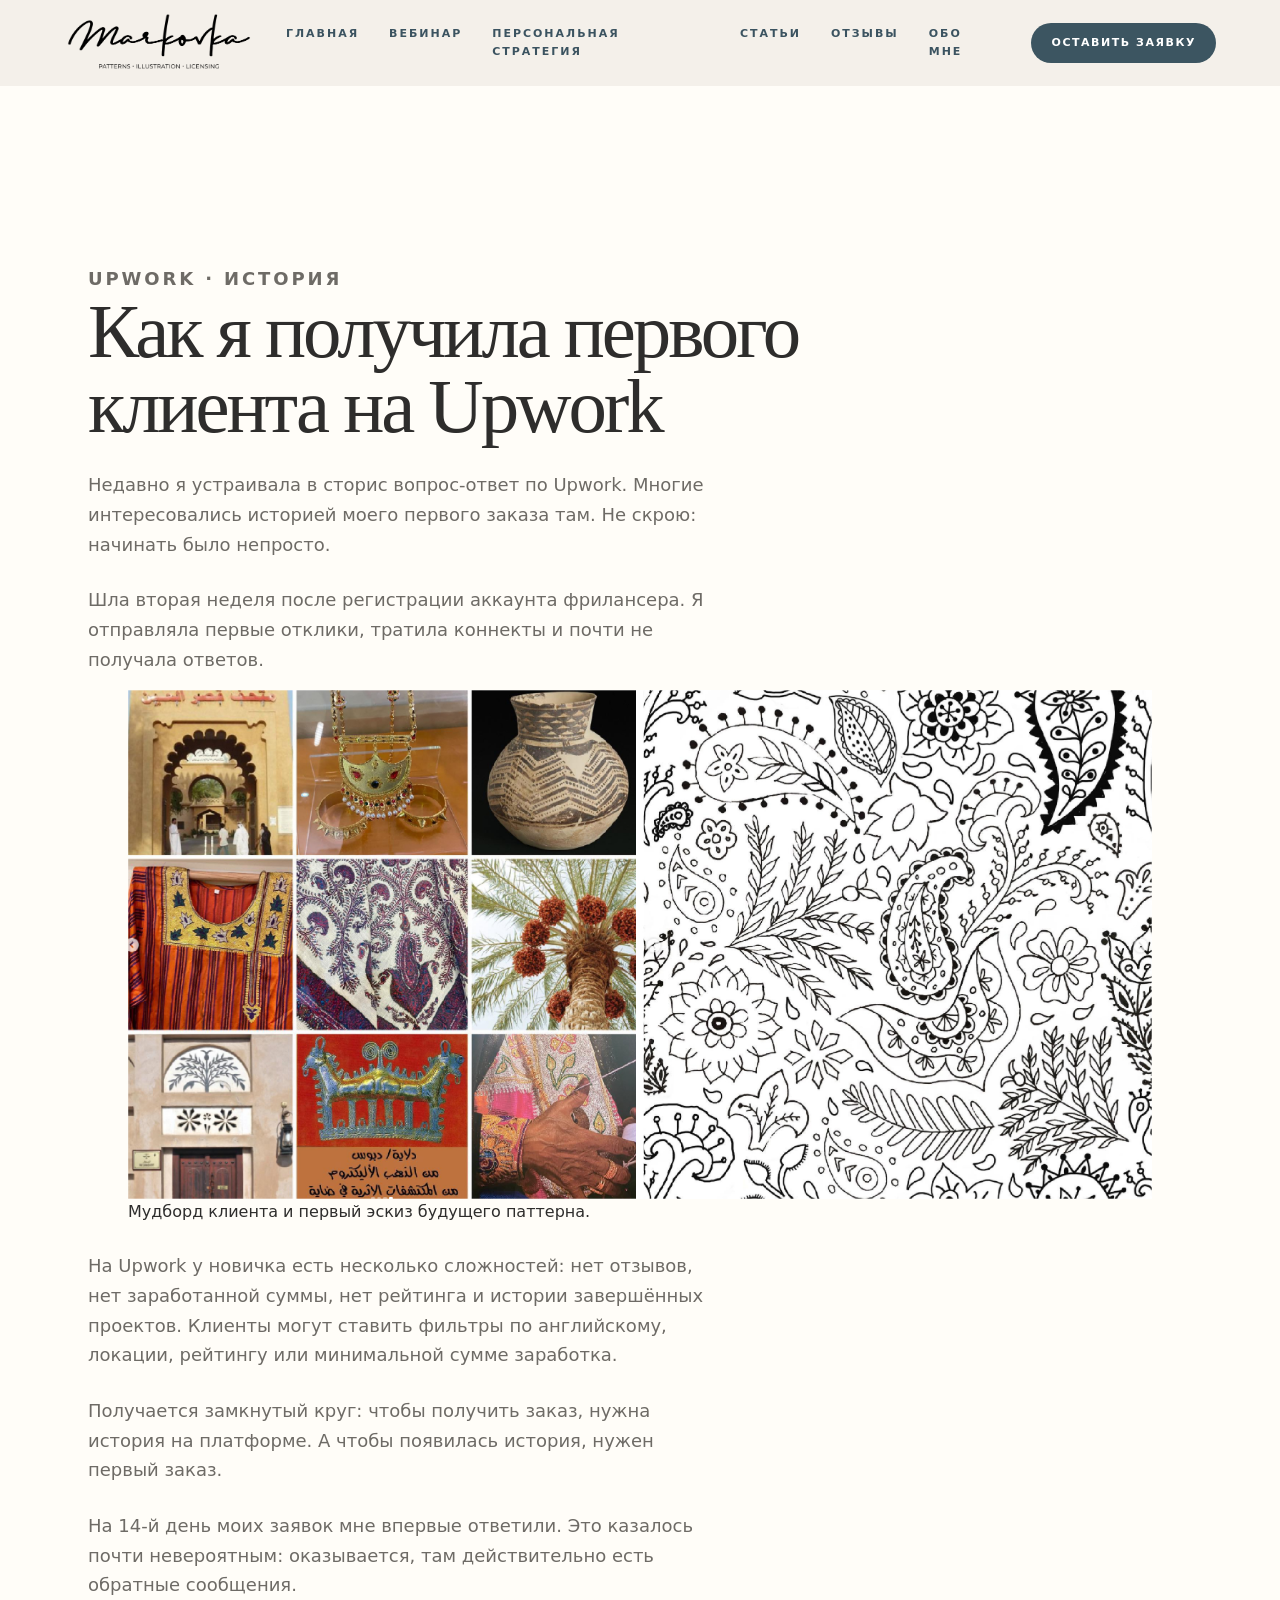
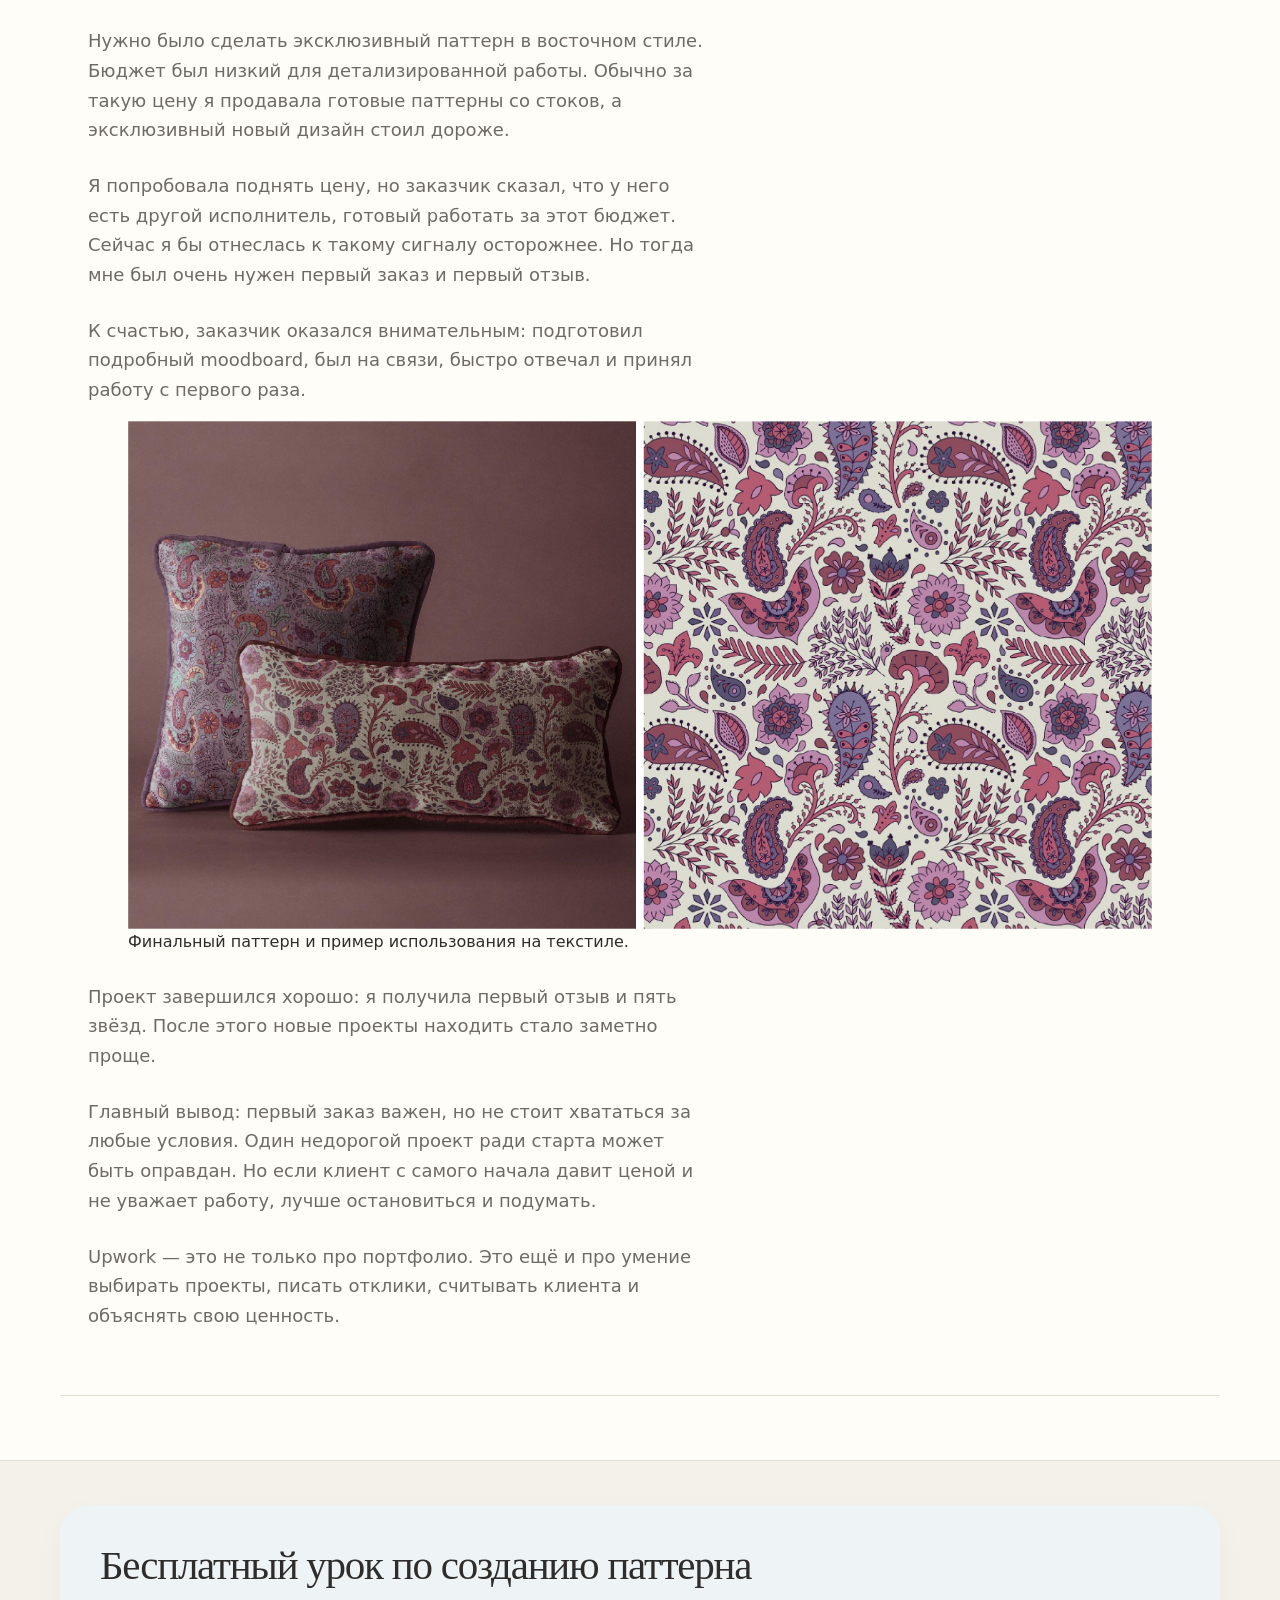
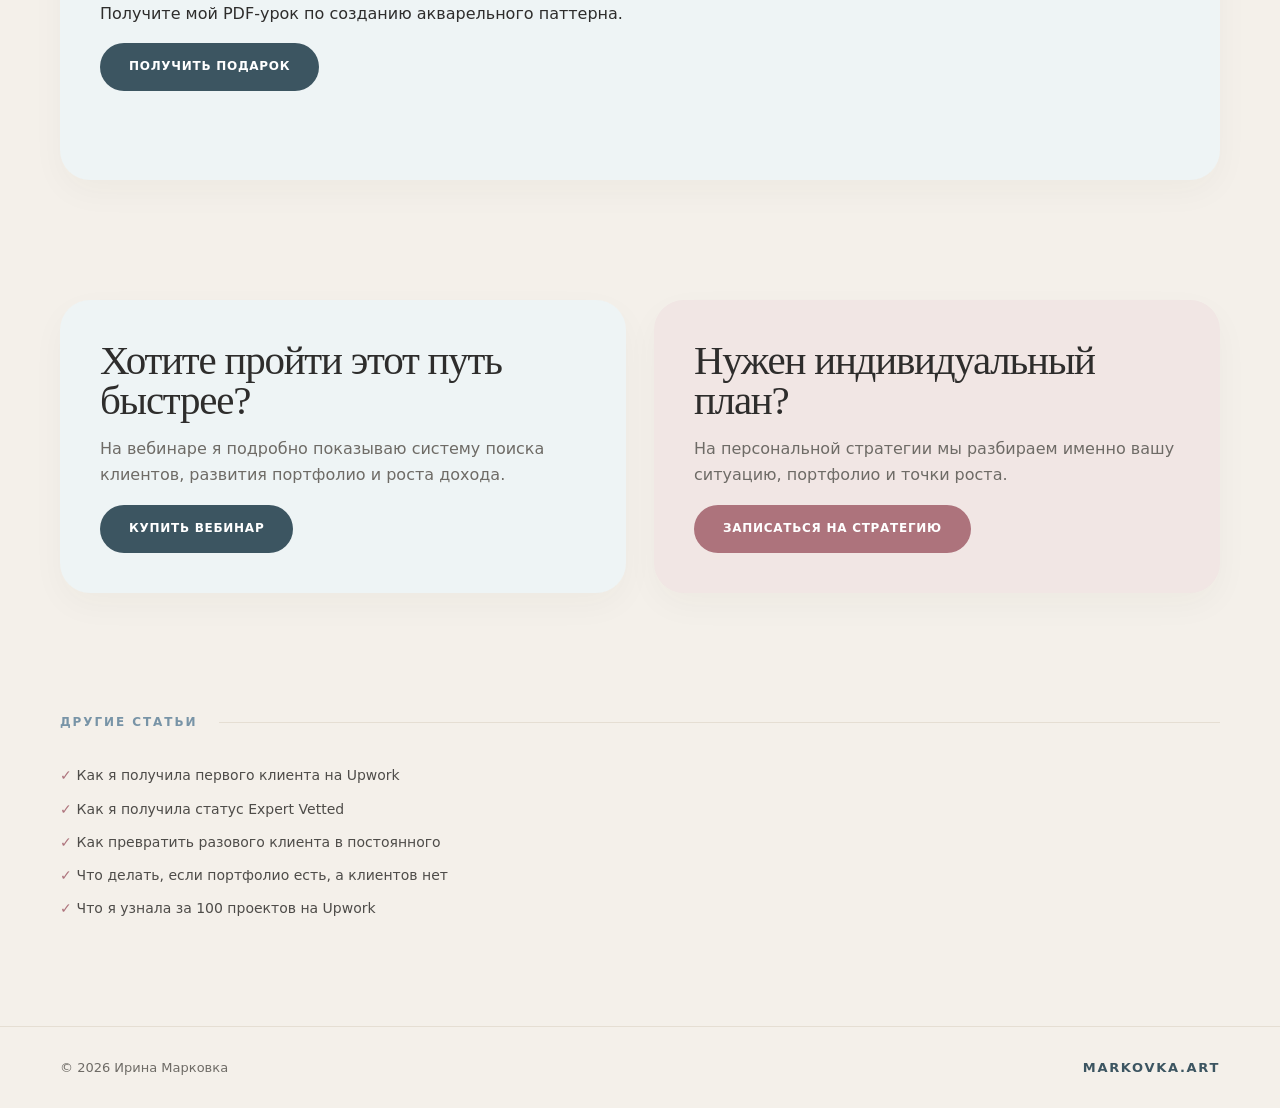
==== article-01.html @ d30fac08 "article01 article01" ====
<!doctype html>

<html lang="ru">
<head>
<link rel="icon" type="image/png" href="favicon.png">
<meta charset="utf-8">
<meta name="viewport" content="width=device-width, initial-scale=1">
<title>Как я получила первого клиента на Upwork — Ирина Марковка</title>
<link rel="stylesheet" href="style.css">
</head>

<body>

<header class="site-header">
  <a class="brand" href="index.html" aria-label="Markovka">
    <img src="logo-markovka.png" alt="Markovka">
  </a>

  <input class="nav-toggle" type="checkbox" id="nav-toggle">
  <label class="burger" for="nav-toggle" aria-label="Открыть меню">
    <span></span>
    <span></span>
    <span></span>
  </label>

  <nav class="nav" aria-label="Навигация">
    <a href="index.html">Главная</a>
    <a href="webinar.html">Вебинар</a>
    <a href="strategy.html">Персональная стратегия</a>
    <a href="articles.html">Статьи</a>
    <a href="index.html#reviews">Отзывы</a>
    <a href="index.html#about">Обо мне</a>
  </nav>

  <a class="header-link" href="https://docs.google.com/forms/d/1lf9KseqGWi2FmkiFGvXtNCnMNeQKkgYbypA-zxr-Fec/viewform" target="_blank" rel="noopener noreferrer">Оставить заявку</a>
</header>

<main>

<section class="articles-hero">
<div class="container">
<section class="articles-hero">
<div class="container">

<p class="eyebrow">Upwork · История</p>

<h1>Как я получила первого клиента на Upwork</h1>

<p>
Недавно я устраивала в сторис вопрос-ответ по Upwork. Многие интересовались историей моего первого заказа там.
Не скрою: начинать было непросто.
</p>

<p>
Шла вторая неделя после регистрации аккаунта фрилансера. Я отправляла первые отклики, тратила коннекты и почти не получала ответов.
</p>

<figure class="article-image">
  <img src="upwork-first-order-process01.jpg" alt="Мудборд клиента и первый эскиз паттерна для заказа на Upwork">
  <figcaption>Мудборд клиента и первый эскиз будущего паттерна.</figcaption>
</figure>

<p>
На Upwork у новичка есть несколько сложностей: нет отзывов, нет заработанной суммы, нет рейтинга и истории завершённых проектов.
Клиенты могут ставить фильтры по английскому, локации, рейтингу или минимальной сумме заработка.
</p>

<p>
Получается замкнутый круг: чтобы получить заказ, нужна история на платформе. А чтобы появилась история, нужен первый заказ.
</p>

<p>
На 14-й день моих заявок мне впервые ответили. Это казалось почти невероятным: оказывается, там действительно есть обратные сообщения.
</p>

<p>
Нужно было сделать эксклюзивный паттерн в восточном стиле. Бюджет был низкий для детализированной работы.
Обычно за такую цену я продавала готовые паттерны со стоков, а эксклюзивный новый дизайн стоил дороже.
</p>

<p>
Я попробовала поднять цену, но заказчик сказал, что у него есть другой исполнитель, готовый работать за этот бюджет.
Сейчас я бы отнеслась к такому сигналу осторожнее. Но тогда мне был очень нужен первый заказ и первый отзыв.
</p>

<p>
К счастью, заказчик оказался внимательным: подготовил подробный moodboard, был на связи, быстро отвечал и принял работу с первого раза.
</p>

<figure class="article-image">
  <img src="upwork-first-order-process02.jpg" alt="Финальный паттерн и мокап подушек для первого заказа на Upwork">
  <figcaption>Финальный паттерн и пример использования на текстиле.</figcaption>
</figure>

<p>
Проект завершился хорошо: я получила первый отзыв и пять звёзд. После этого новые проекты находить стало заметно проще.
</p>

<p>
Главный вывод: первый заказ важен, но не стоит хвататься за любые условия. Один недорогой проект ради старта может быть оправдан.
Но если клиент с самого начала давит ценой и не уважает работу, лучше остановиться и подумать.
</p>

<p>
Upwork — это не только про портфолио. Это ещё и про умение выбирать проекты, писать отклики, считывать клиента и объяснять свою ценность.
</p>

</div>
</section>
</div>
</section>

<section class="section">
<div class="container">

<div class="telegram-card">

<h2>Бесплатный урок по созданию паттерна</h2>

<p>
Получите мой PDF-урок по созданию акварельного паттерна.
</p>

<a
class="button dark"
href="https://docs.google.com/forms/d/e/1FAIpQLSfivsLEwUJN-eb4UyP88oJZa9PAojtXL4liqwIVAjbib8wV5g/viewform?usp=header"
target="_blank">
Получить подарок </a>

</div>

</div>
</section>

<section class="section">
<div class="container">

<div class="final-grid">

<article class="telegram-card">

<h2>Хотите пройти этот путь быстрее?</h2>

<p>
На вебинаре я подробно показываю систему поиска клиентов, развития портфолио и роста дохода.
</p>

<a
class="button dark"
href="https://docs.google.com/forms/d/e/1FAIpQLSdtNIwjEwhyrS_S5xvC4GNTHMnZVz6UDMvT66RdPrq0_1zOiw/viewform?usp=dialog"
target="_blank">
Купить вебинар </a>

</article>

<article class="portfolio-card">

<h2>Нужен индивидуальный план?</h2>

<p>
На персональной стратегии мы разбираем именно вашу ситуацию, портфолио и точки роста.
</p>

<a
class="button rose"
href="https://t.me/artweinspire"
target="_blank">
Записаться на стратегию </a>

</article>

</div>

</div>
</section>

<section class="section">
<div class="container">

<div class="section-label">
<span>Другие статьи</span>
</div>

<ul class="simple-list">
<li><a href="article-01.html">Как я получила первого клиента на Upwork</a></li>
<li><a href="article-01.html">Как я получила статус Expert Vetted</a></li>
<li><a href="article-01.html">Как превратить разового клиента в постоянного</a></li>
<li><a href="article-01.html">Что делать, если портфолио есть, а клиентов нет</a></li>
<li><a href="article-01.html">Что я узнала за 100 проектов на Upwork</a></li>
</ul>

</div>
</section>

</main>

<footer class="footer">
<div class="container footer-inner">
<span>© 2026 Ирина Марковка</span>
<a href="https://markovka.art" target="_blank">Markovka.art</a>
</div>
</footer>

</body>
</html>
---- style.css ----
:root{
  --bg:#f4f0ea;
  --paper:#fffdf8;
  --paper-soft:#fbf7f0;
  --paper-blue:#eef4f5;
  --ink:#2e2d2c;
  --muted:#6e6b66;
  --blue:#3c5561;
  --blue-light:#7894a7;
  --rose:#ad737c;
  --rose-soft:#f1e6e4;
  --line:#e5ded3;
  --radius:36px;
  --shadow:0 24px 60px rgba(53,45,36,.06);
}

*{box-sizing:border-box}
html{scroll-behavior:smooth}
body{
  margin:0;
  background:var(--bg);
  color:var(--ink);
  font-family:Inter,system-ui,-apple-system,BlinkMacSystemFont,"Segoe UI",sans-serif;
  line-height:1.65;
  -webkit-font-smoothing:antialiased;
}
a{color:inherit;text-decoration:none}
img{max-width:100%;display:block}
.container{width:min(1160px,calc(100% - 56px));margin:0 auto}

.site-header{
  height:86px;
  display:grid;
  grid-template-columns:auto 1fr auto;
  align-items:center;
  gap:32px;
  padding:0 min(64px,5vw);
}
.brand img{width:190px;height:auto}
.nav{
  display:flex;
  justify-content:center;
  gap:30px;
  color:#3b5360;
  font-size:11px;
  font-weight:800;
  letter-spacing:.18em;
  text-transform:uppercase;
}
.nav a:hover{color:var(--rose)}
.header-link{
  display:inline-flex;
  align-items:center;
  justify-content:center;
  min-width:138px;
  height:40px;
  padding:0 20px;
  border-radius:999px;
  color:white;
  font-size:11px;
  font-weight:800;
  letter-spacing:.14em;
  text-transform:uppercase;
  background:var(--blue);
}

.hero{padding:50px 0 34px}
.hero-card{
  display:grid;
  grid-template-columns:1.02fr .98fr;
  gap:76px;
  align-items:center;
  background:var(--paper);
  border-radius:42px;
  padding:68px 62px 64px;
  box-shadow:var(--shadow);
}
.eyebrow,.card-eyebrow{
  margin:0 0 24px;
  color:var(--blue-light);
  font-size:12px;
  font-weight:800;
  letter-spacing:.16em;
  text-transform:uppercase;
}
.card-eyebrow{color:var(--rose);margin-bottom:26px}
h1,h2{
  font-family:"Cormorant Garamond",Georgia,serif;
  font-weight:500;
  line-height:.98;
  margin:0;
  color:var(--ink);
}
h1{font-size:clamp(58px,6.2vw,92px);letter-spacing:-.04em}
h2{font-size:clamp(34px,3.2vw,48px);letter-spacing:-.03em}

.lead{font-weight:700;font-size:20px;line-height:1.5;max-width:500px;margin:32px 0 0}
.body-text{color:var(--muted);font-size:16px;max-width:520px;margin:22px 0 0}
.keywords{display:none}

.actions{display:flex;flex-wrap:wrap;gap:16px;margin-top:30px}
.button{
  display:inline-flex;
  align-items:center;
  justify-content:center;
  min-height:48px;
  padding:0 28px;
  border-radius:999px;
  border:1px solid transparent;
  font-size:12px;
  font-weight:900;
  letter-spacing:.06em;
  text-transform:uppercase;
  transition:.2s ease;
}
.button:hover{transform:translateY(-1px)}
.button.dark{background:var(--blue);color:white}
.button.light{background:transparent;color:var(--rose);border-color:#d9c7c6}
.button.rose{background:var(--rose);color:white}

.hero-image{overflow:hidden;align-self:stretch;min-height:610px}
.hero-image img{
  width:100%;
  height:100%;
  min-height:610px;
  object-fit:cover;
  object-position:52% 50%;
}

.features{padding:0 0 94px}
.feature-card{
  display:grid;
  grid-template-columns:repeat(6,1fr);
  gap:18px;
  background:var(--paper);
  border-radius:28px;
  box-shadow:0 20px 46px rgba(53,45,36,.045);
  padding:22px 24px;
}
.feature-item{
  display:block;
  padding:12px 8px;
}
.feature-item:before{display:none}
.feature-item span{
  display:block;
  font-size:16px;
  font-weight:800;
  line-height:1.3;
  color:#3b3c3d;
}
.feature-item small{
  display:block;
  margin-top:6px;
  color:var(--muted);
  font-size:12px;
}

.section{padding:44px 0 76px}
.section-label{display:flex;align-items:center;gap:22px;margin-bottom:32px}
.section-label span{
  color:var(--blue-light);
  font-size:12px;
  font-weight:900;
  letter-spacing:.16em;
  text-transform:uppercase;
}
.section-label:after{content:"";height:1px;background:var(--line);flex:1}

.product-grid{display:grid;grid-template-columns:1fr 1fr;gap:26px}
.product{
  min-height:410px;
  padding:44px 34px 36px;
  border-radius:32px;
  background:var(--paper);
  box-shadow:0 10px 34px rgba(53,45,36,.035);
}
.product-strategy{background:var(--rose-soft)}
.product-price{
  font-family:"Cormorant Garamond",Georgia,serif;
  font-size:48px;
  line-height:1;
  margin:18px 0 10px;
  color:var(--rose);
}
.product-text{max-width:470px;color:var(--muted);margin:28px 0 26px}
.columns-list,.simple-list{list-style:none;padding:0;margin:0 0 30px;color:#4e4c49;font-size:14px}
.columns-list{display:grid;grid-template-columns:1fr 1fr;gap:10px 28px}
.simple-list{display:grid;gap:10px}
.columns-list li:before,.simple-list li:before{content:"✓ ";color:var(--rose);font-weight:900}

.reviews-grid{display:grid;grid-template-columns:repeat(3,1fr);gap:24px}
blockquote{
  margin:0;
  padding:32px 30px 28px;
  background:var(--paper);
  border-radius:26px;
  box-shadow:0 10px 30px rgba(53,45,36,.035);
}
blockquote p{margin:0;font-family:"Cormorant Garamond",Georgia,serif;font-size:27px;line-height:1.28;color:#383431}
blockquote footer{margin-top:22px;color:var(--rose);font-size:13px;font-weight:800}

.about-card{
  display:grid;
  grid-template-columns:.78fr 1.22fr;
  gap:44px;
  align-items:center;
  background:var(--paper);
  border-radius:34px;
  padding:28px;
  box-shadow:var(--shadow);
}
.about-image{overflow:hidden;border-radius:28px}
.about-image img{width:100%;height:520px;object-fit:cover;object-position:52% 48%}
.role{margin:16px 0 24px;color:var(--rose);font-size:13px;font-weight:900;letter-spacing:.12em;text-transform:uppercase}
.about-lead{font-family:"Cormorant Garamond",Georgia,serif;font-size:30px;line-height:1.1;margin:0 0 20px;color:#514842}
.about-copy{padding-right:46px}
.about-copy p:not(.eyebrow):not(.role):not(.about-lead){color:var(--muted);max-width:640px}
.stats{display:grid;grid-template-columns:1fr 1fr;gap:14px 56px;margin-top:26px;color:var(--blue)}
.stats strong{font-size:14px}

.final-grid{display:grid;grid-template-columns:1fr 1fr;gap:28px}
.telegram-card,.portfolio-card{
  min-height:275px;
  padding:40px;
  border-radius:30px;
  background:var(--paper);
  box-shadow:0 12px 34px rgba(53,45,36,.035);
}
.telegram-card{background:var(--paper-blue)}
.portfolio-card{background:var(--rose-soft)}
.round-icon{
  width:46px;
  height:46px;
  border-radius:50%;
  display:grid;
  place-items:center;
  margin-bottom:28px;
  background:#d9e6eb;
  color:var(--blue);
  font-weight:900;
}
.final-grid p{color:var(--muted);max-width:520px}

/* ARTICLES */
.articles-hero{
  padding:76px 0 64px;
  border-bottom:1px solid var(--line);
  background:var(--paper);
}
.articles-hero h1{
  font-size:clamp(56px,6vw,86px);
  max-width:820px;
}
.articles-hero p{
  max-width:620px;
  color:var(--muted);
  font-size:18px;
  margin:26px 0 0;
}
.articles-grid{
  display:grid;
  grid-template-columns:repeat(3,1fr);
  gap:68px 40px;
  padding:68px 0 96px;
}
.article-card{display:block}
.article-card-link{display:block}
.article-cover{
  position:relative;
  width:100%;
  aspect-ratio:1.52 / 1;
  overflow:hidden;
  margin-bottom:22px;
  background:#eef4f5;
}
.article-cover img{
  width:100%;
  height:100%;
  object-fit:cover;
  margin-bottom:0;
}
.article-cover-label{
  position:absolute;
  left:50%;
  top:50%;
  transform:translate(-50%,-50%);
  width:76%;
  display:flex;
  flex-direction:column;
  align-items:center;
  justify-content:center;
  text-align:center;
  padding:24px 26px 26px;
  background:rgba(255,253,248,.88);
  box-shadow:0 10px 26px rgba(53,45,36,.055);
}
.article-cover-label span{
  margin-bottom:12px;
  color:var(--blue-light);
  font-size:10px;
  font-weight:700;
  letter-spacing:.22em;
  text-transform:uppercase;
}
.article-cover-label strong{
  max-width:92%;
  font-family:"Cormorant Garamond",Georgia,serif;
  font-size:23px;
  font-weight:400;
  line-height:1.08;
  letter-spacing:-.01em;
  color:var(--ink);
}
.article-meta{
  margin-top:22px;
  margin-bottom:14px;
  color:var(--blue-light);
  font-size:11px;
  font-weight:700;
  letter-spacing:.2em;
  text-transform:uppercase;
}
.article-card h2{
  font-size:28px;
  line-height:1.08;
  margin:0 0 16px;
}
.article-card p{
  color:var(--muted);
  font-size:16px;
  line-height:1.65;
  max-width:92%;
  margin:0 0 20px;
}
.article-card a{
  color:var(--blue);
  font-size:12px;
  font-weight:800;
  letter-spacing:.16em;
  text-transform:uppercase;
  border-bottom:1px solid currentColor;
  padding-bottom:5px;
}
.article-card > a:last-child{
  display:inline-block;
  margin-top:6px;
  color:var(--blue-light);
  font-size:12px;
  font-weight:700;
  letter-spacing:.18em;
}
.article-card h2 a{
  color:var(--ink);
  border-bottom:0;
  padding-bottom:0;
  text-transform:none;
  letter-spacing:-.02em;
}
.article-card h2 a:hover{color:var(--rose)}

.footer{border-top:1px solid var(--line);padding:30px 0;color:var(--muted);font-size:13px}
.footer-inner{display:flex;justify-content:space-between;align-items:center}
.footer a{font-weight:900;letter-spacing:.13em;text-transform:uppercase;color:var(--blue)}

@media(max-width:1020px){
  .site-header{grid-template-columns:auto auto}
  .nav{display:none}
  .hero-card{grid-template-columns:1fr;gap:40px}
  .hero-image{order:-1;min-height:auto}
  .hero-image img{min-height:auto;aspect-ratio:4/3}
  .feature-card{grid-template-columns:repeat(3,1fr)}
  .product-grid,.reviews-grid,.about-card,.final-grid{grid-template-columns:1fr}
  .articles-grid{grid-template-columns:1fr 1fr}
  .about-copy{padding-right:0}
}

@media(max-width:640px){
  .container{width:calc(100% - 32px)}
  .site-header{height:auto;padding:16px 16px}
  .brand img{width:155px}
  .header-link{font-size:10px;min-width:118px}
  .hero{padding-top:20px}
  .hero-card{padding:22px;border-radius:28px;gap:28px}
  h1{font-size:48px}
  h2{font-size:36px}
  .lead{font-size:18px}
  .actions{display:grid}
  .button{width:100%;padding:0 18px}
  .hero-image img{aspect-ratio:4/5;object-position:54% 50%}
  .features{padding-bottom:48px}
  .feature-card{grid-template-columns:1fr 1fr;border-radius:22px;padding:18px}
  .feature-item{padding:10px 0}
  .section{padding:34px 0 52px}
  .product{padding:28px 24px;border-radius:24px}
  .columns-list{grid-template-columns:1fr}
  blockquote p{font-size:23px}
  .about-card{padding:20px;border-radius:26px}
  .about-image img{height:auto;aspect-ratio:4/5}
  .stats{grid-template-columns:1fr;gap:10px}
  .telegram-card,.portfolio-card{padding:28px;border-radius:24px}
  .articles-hero{padding:46px 0 40px}
  .articles-grid{grid-template-columns:1fr;gap:46px;padding:44px 0 72px}
  .article-cover-label strong{font-size:23px}
  .footer-inner{display:grid;gap:10px}
}
.strategy-price-card .small-note {
    font-size: 15px;
    color: #7d7a74;
    line-height: 1.55;
    max-width: 640px;
    margin-top: 32px;
    margin-bottom: 28px;
}
.nav-toggle {
  display: none;
}

.burger {
  display: none;
  width: 34px;
  height: 28px;
  cursor: pointer;
  flex-direction: column;
  justify-content: center;
  gap: 6px;
}

.burger span {
  display: block;
  height: 2px;
  width: 100%;
  background: var(--ink);
  border-radius: 999px;
}

@media (max-width: 760px) {
  .site-header {
    position: relative;
  }

  .burger {
    display: flex;
    margin-left: auto;
  }

  .site-header .nav {
    display: none;
    position: absolute;
    top: 100%;
    left: 16px;
    right: 16px;
    background: var(--paper);
    border-radius: 22px;
    padding: 18px;
    box-shadow: var(--shadow);
    z-index: 50;
  }

  .site-header .nav a {
    display: block;
    padding: 12px 4px;
  }

  .nav-toggle:checked ~ .nav {
    display: block;
  }

  .header-link {
    display: none;
  }
}.nav-toggle {
  display: none;
}

.burger {
  display: none;
}

@media (max-width: 760px) {
  .site-header {
    position: relative;
  }

  .burger {
    display: flex;
    width: 34px;
    height: 28px;
    cursor: pointer;
    flex-direction: column;
    justify-content: center;
    gap: 6px;
    margin-left: auto;
  }

  .burger span {
    display: block;
    height: 2px;
    width: 100%;
    background: var(--ink);
    border-radius: 999px;
  }

  .site-header .nav {
    display: none;
    position: absolute;
    top: 100%;
    left: 16px;
    right: 16px;
    background: var(--paper);
    border-radius: 22px;
    padding: 18px;
    box-shadow: var(--shadow);
    z-index: 50;
  }

  .site-header .nav a {
    display: block;
    padding: 12px 4px;
  }

  .nav-toggle:checked ~ .nav {
    display: block;
  }

  .header-link {
    display: none;
  }
}
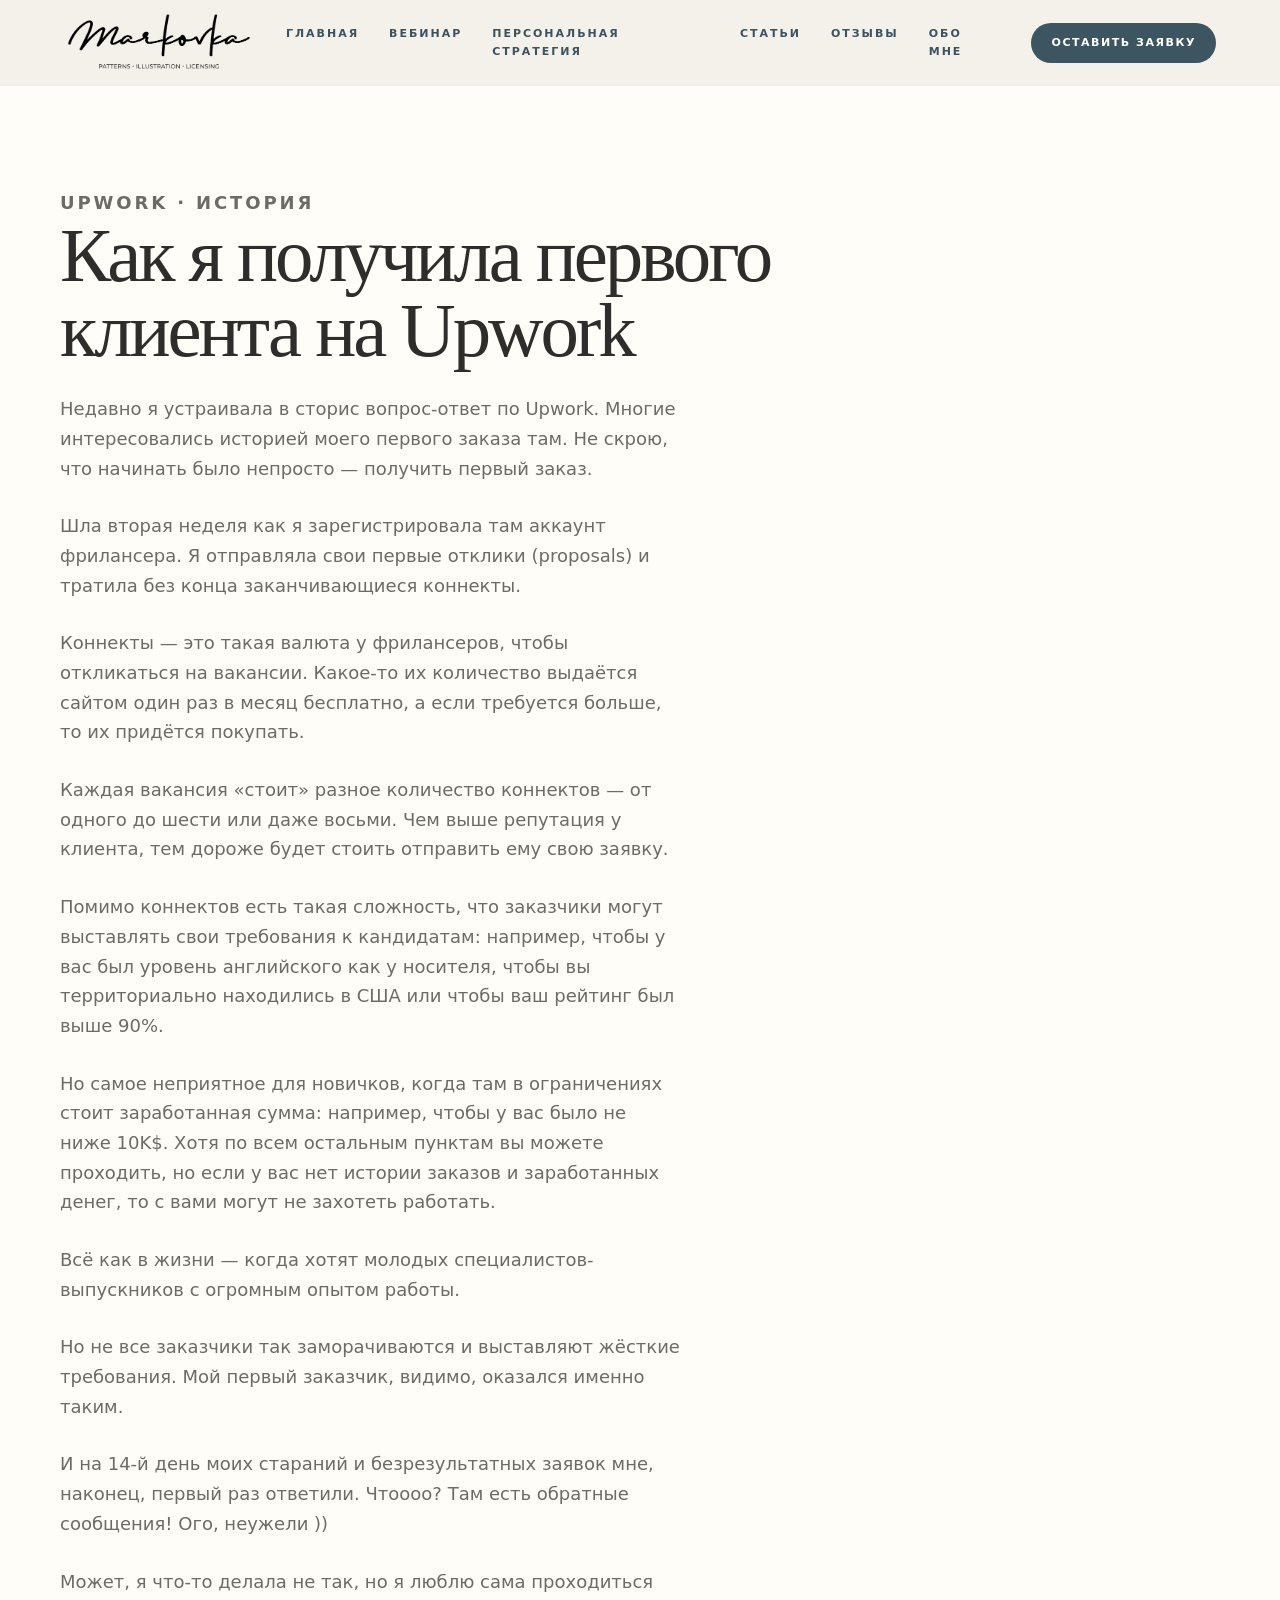
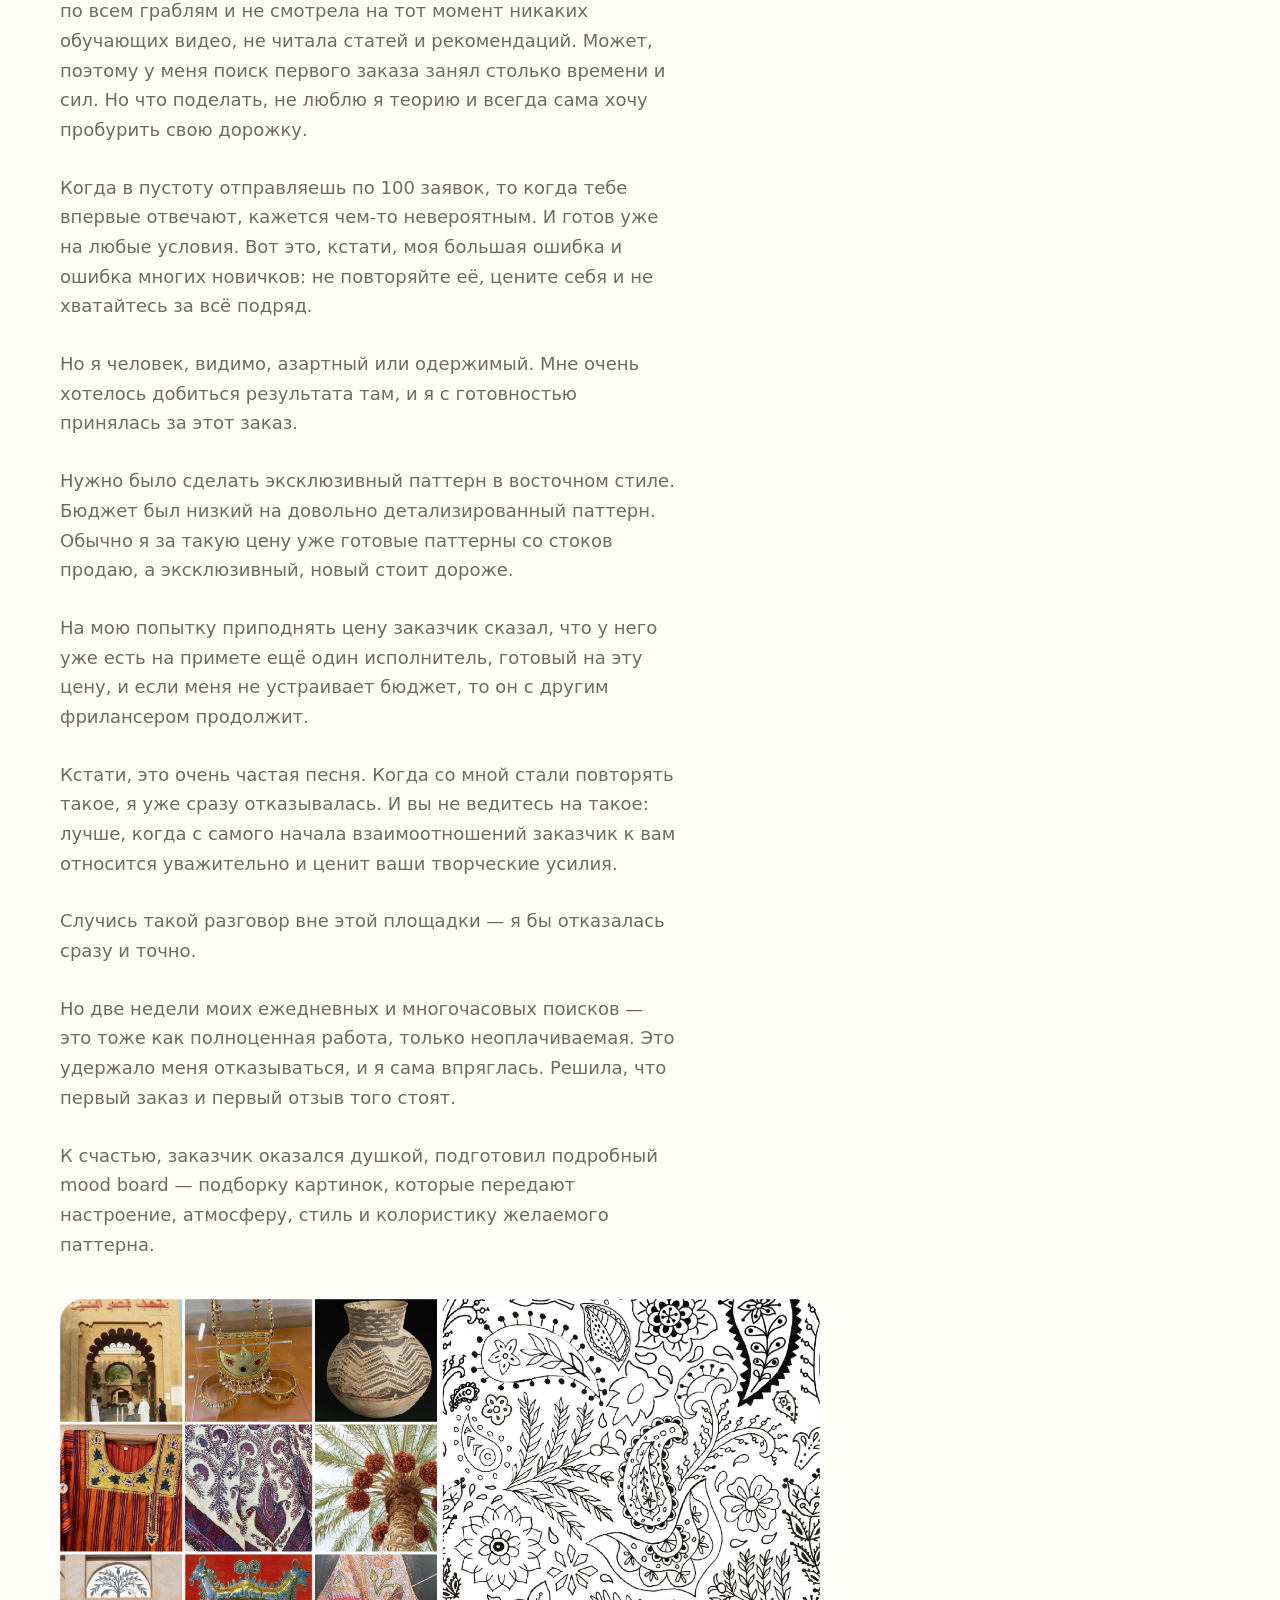
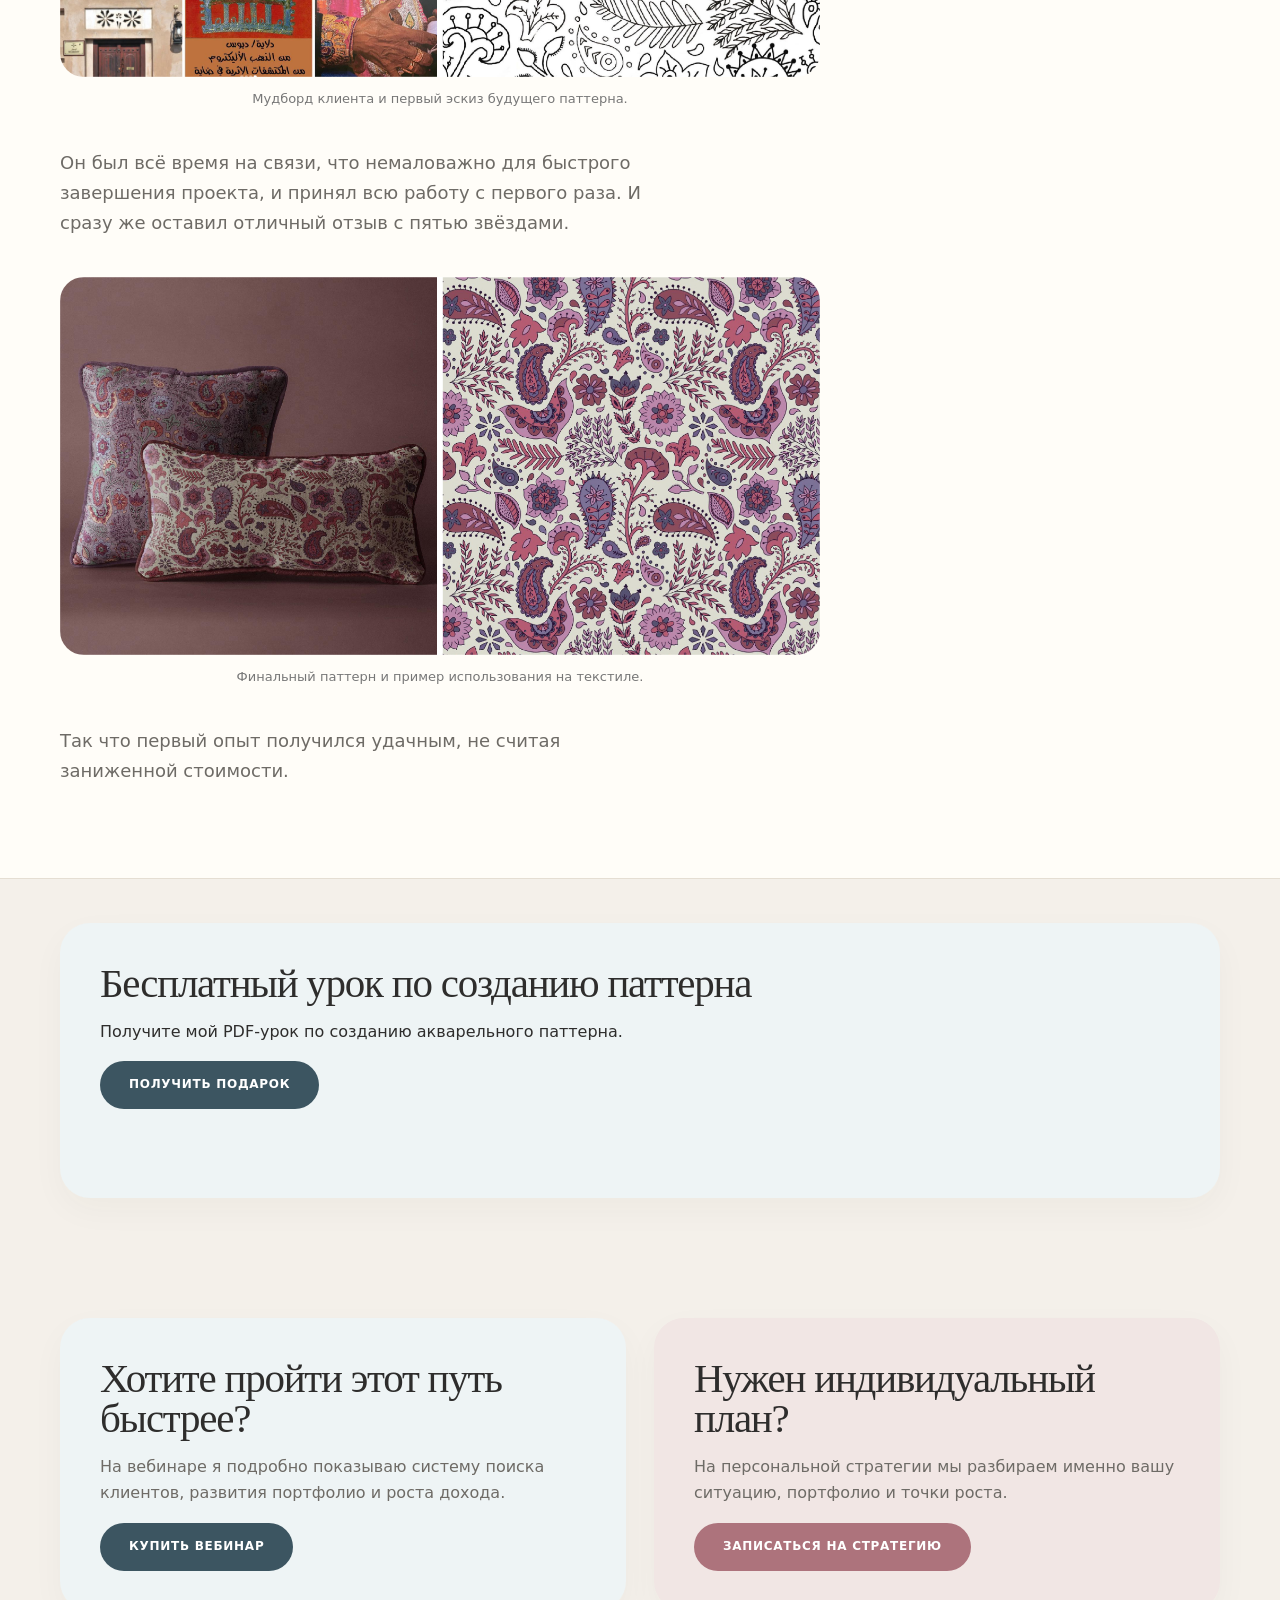
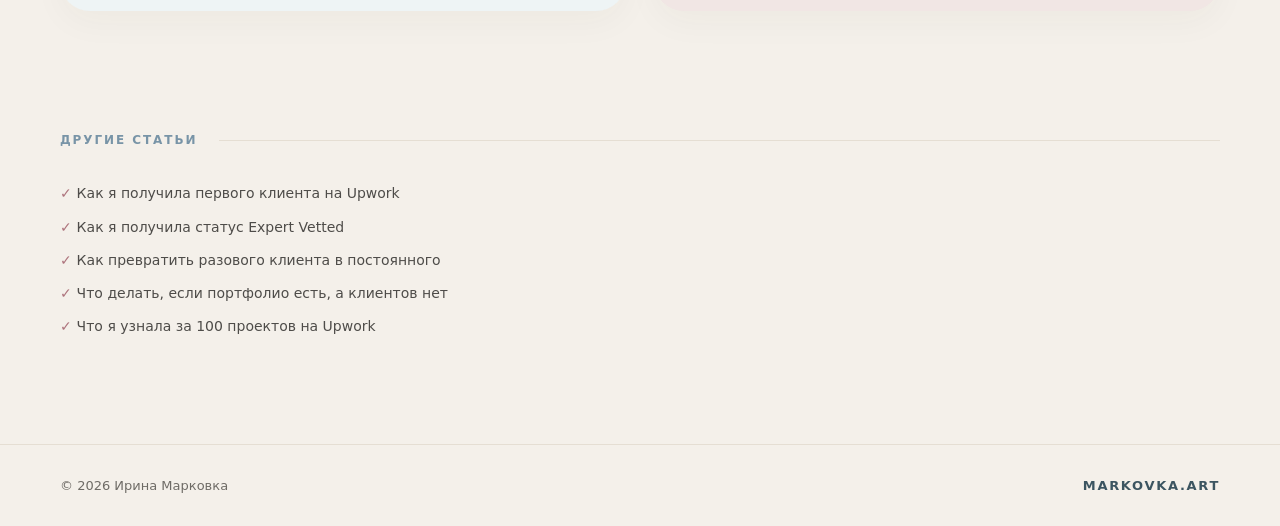
==== commit e84a39c3: "статью 01 обновила статью 01 обновила и блок про страхи вебинар" ====
--- a/article-01.html
+++ b/article-01.html
@@ -39,75 +39,113 @@
 
 <section class="articles-hero">
 <div class="container">
-<section class="articles-hero">
-<div class="container">
 
 <p class="eyebrow">Upwork · История</p>
 
 <h1>Как я получила первого клиента на Upwork</h1>
 
-<p>
-Недавно я устраивала в сторис вопрос-ответ по Upwork. Многие интересовались историей моего первого заказа там.
-Не скрою: начинать было непросто.
-</p>
-
-<p>
-Шла вторая неделя после регистрации аккаунта фрилансера. Я отправляла первые отклики, тратила коннекты и почти не получала ответов.
+<div class="article-text">
+
+<p>
+Недавно я устраивала в сторис вопрос-ответ по Upwork. Многие интересовались историей моего первого заказа там. Не скрою, что начинать было непросто — получить первый заказ.
+</p>
+
+<p>
+Шла вторая неделя как я зарегистрировала там аккаунт фрилансера. Я отправляла свои первые отклики (proposals) и тратила без конца заканчивающиеся коннекты.
+</p>
+
+<p>
+Коннекты — это такая валюта у фрилансеров, чтобы откликаться на вакансии. Какое-то их количество выдаётся сайтом один раз в месяц бесплатно, а если требуется больше, то их придётся покупать.
+</p>
+
+<p>
+Каждая вакансия «стоит» разное количество коннектов — от одного до шести или даже восьми. Чем выше репутация у клиента, тем дороже будет стоить отправить ему свою заявку.
+</p>
+
+
+
+<p>
+Помимо коннектов есть такая сложность, что заказчики могут выставлять свои требования к кандидатам: например, чтобы у вас был уровень английского как у носителя, чтобы вы территориально находились в США или чтобы ваш рейтинг был выше 90%.
+</p>
+
+<p>
+Но самое неприятное для новичков, когда там в ограничениях стоит заработанная сумма: например, чтобы у вас было не ниже 10K$. Хотя по всем остальным пунктам вы можете проходить, но если у вас нет истории заказов и заработанных денег, то с вами могут не захотеть работать.
+</p>
+
+<p>
+Всё как в жизни — когда хотят молодых специалистов-выпускников с огромным опытом работы.
+</p>
+
+<p>
+Но не все заказчики так заморачиваются и выставляют жёсткие требования. Мой первый заказчик, видимо, оказался именно таким.
+</p>
+
+<p>
+И на 14-й день моих стараний и безрезультатных заявок мне, наконец, первый раз ответили. Чтоооо? Там есть обратные сообщения! Ого, неужели ))
+</p>
+
+<p>
+Может, я что-то делала не так, но я люблю сама проходиться по всем граблям и не смотрела на тот момент никаких обучающих видео, не читала статей и рекомендаций. Может, поэтому у меня поиск первого заказа занял столько времени и сил. Но что поделать, не люблю я теорию и всегда сама хочу пробурить свою дорожку.
+</p>
+
+<p>
+Когда в пустоту отправляешь по 100 заявок, то когда тебе впервые отвечают, кажется чем-то невероятным. И готов уже на любые условия. Вот это, кстати, моя большая ошибка и ошибка многих новичков: не повторяйте её, цените себя и не хватайтесь за всё подряд.
+</p>
+
+<p>
+Но я человек, видимо, азартный или одержимый. Мне очень хотелось добиться результата там, и я с готовностью принялась за этот заказ.
+</p>
+
+<p>
+Нужно было сделать эксклюзивный паттерн в восточном стиле. Бюджет был низкий на довольно детализированный паттерн. Обычно я за такую цену уже готовые паттерны со стоков продаю, а эксклюзивный, новый стоит дороже.
+</p>
+
+<p>
+На мою попытку приподнять цену заказчик сказал, что у него уже есть на примете ещё один исполнитель, готовый на эту цену, и если меня не устраивает бюджет, то он с другим фрилансером продолжит.
+</p>
+
+<p>
+Кстати, это очень частая песня. Когда со мной стали повторять такое, я уже сразу отказывалась. И вы не ведитесь на такое: лучше, когда с самого начала взаимоотношений заказчик к вам относится уважительно и ценит ваши творческие усилия.
+</p>
+
+<p>
+Случись такой разговор вне этой площадки — я бы отказалась сразу и точно.
+</p>
+
+<p>
+Но две недели моих ежедневных и многочасовых поисков — это тоже как полноценная работа, только неоплачиваемая. Это удержало меня отказываться, и я сама впряглась. Решила, что первый заказ и первый отзыв того стоят.
+</p>
+
+<p>
+К счастью, заказчик оказался душкой, подготовил подробный mood board — подборку картинок, которые передают настроение, атмосферу, стиль и колористику желаемого паттерна.
 </p>
 
 <figure class="article-image">
-  <img src="upwork-first-order-process01.jpg" alt="Мудборд клиента и первый эскиз паттерна для заказа на Upwork">
-  <figcaption>Мудборд клиента и первый эскиз будущего паттерна.</figcaption>
+  <img src="upwork-first-order-process01.jpg" alt="Мудборд клиента и первый эскиз паттерна">
+  <figcaption>
+    Мудборд клиента и первый эскиз будущего паттерна.
+  </figcaption>
 </figure>
 
 <p>
-На Upwork у новичка есть несколько сложностей: нет отзывов, нет заработанной суммы, нет рейтинга и истории завершённых проектов.
-Клиенты могут ставить фильтры по английскому, локации, рейтингу или минимальной сумме заработка.
-</p>
-
-<p>
-Получается замкнутый круг: чтобы получить заказ, нужна история на платформе. А чтобы появилась история, нужен первый заказ.
-</p>
-
-<p>
-На 14-й день моих заявок мне впервые ответили. Это казалось почти невероятным: оказывается, там действительно есть обратные сообщения.
-</p>
-
-<p>
-Нужно было сделать эксклюзивный паттерн в восточном стиле. Бюджет был низкий для детализированной работы.
-Обычно за такую цену я продавала готовые паттерны со стоков, а эксклюзивный новый дизайн стоил дороже.
-</p>
-
-<p>
-Я попробовала поднять цену, но заказчик сказал, что у него есть другой исполнитель, готовый работать за этот бюджет.
-Сейчас я бы отнеслась к такому сигналу осторожнее. Но тогда мне был очень нужен первый заказ и первый отзыв.
-</p>
-
-<p>
-К счастью, заказчик оказался внимательным: подготовил подробный moodboard, был на связи, быстро отвечал и принял работу с первого раза.
+Он был всё время на связи, что немаловажно для быстрого завершения проекта, и принял всю работу с первого раза. И сразу же оставил отличный отзыв с пятью звёздами.
 </p>
 
 <figure class="article-image">
-  <img src="upwork-first-order-process02.jpg" alt="Финальный паттерн и мокап подушек для первого заказа на Upwork">
-  <figcaption>Финальный паттерн и пример использования на текстиле.</figcaption>
+  <img src="upwork-first-order-process02.jpg" alt="Финальный паттерн и мокап подушек">
+  <figcaption>
+    Финальный паттерн и пример использования на текстиле.
+  </figcaption>
 </figure>
 
 <p>
-Проект завершился хорошо: я получила первый отзыв и пять звёзд. После этого новые проекты находить стало заметно проще.
-</p>
-
-<p>
-Главный вывод: первый заказ важен, но не стоит хвататься за любые условия. Один недорогой проект ради старта может быть оправдан.
-Но если клиент с самого начала давит ценой и не уважает работу, лучше остановиться и подумать.
-</p>
-
-<p>
-Upwork — это не только про портфолио. Это ещё и про умение выбирать проекты, писать отклики, считывать клиента и объяснять свою ценность.
-</p>
-
-</div>
-</section>
-</div>
+Так что первый опыт получился удачным, не считая заниженной стоимости.
+</p>
+
+</div>
+
+</div>
+</section>
 </section>
 
 <section class="section">
--- a/style.css
+++ b/style.css
@@ -526,4 +526,59 @@
   .header-link {
     display: none;
   }
+}
+.article-text {
+  max-width: 760px;
+}
+
+.article-image {
+  margin: 40px 0;
+}
+
+.article-image img {
+  width: 100%;
+  border-radius: 24px;
+  display: block;
+}
+
+.article-image figcaption {
+  font-size: 14px;
+  color: #666;
+  margin-top: 10px;
+  text-align: center;
+}.articles-hero .article-text {
+  max-width: 760px;
+}
+
+.articles-hero .article-image {
+  max-width: 760px;
+  margin: 40px 0;
+}
+
+.articles-hero .article-image img {
+  width: 100%;
+  max-width: 100%;
+  border-radius: 24px;
+  display: block;
+}.article-image {
+  max-width: 760px;
+  margin: 52px 0;
+}
+
+.article-image img {
+  width: 100%;
+  display: block;
+  border-radius: 24px;
+}
+
+.article-image figcaption {
+  font-size: 13px;
+  line-height: 1.5;
+  color: #777;
+  margin-top: 12px;
+  text-align: center;
+}
+
+.article-text p {
+  margin-bottom: 28px;
 }
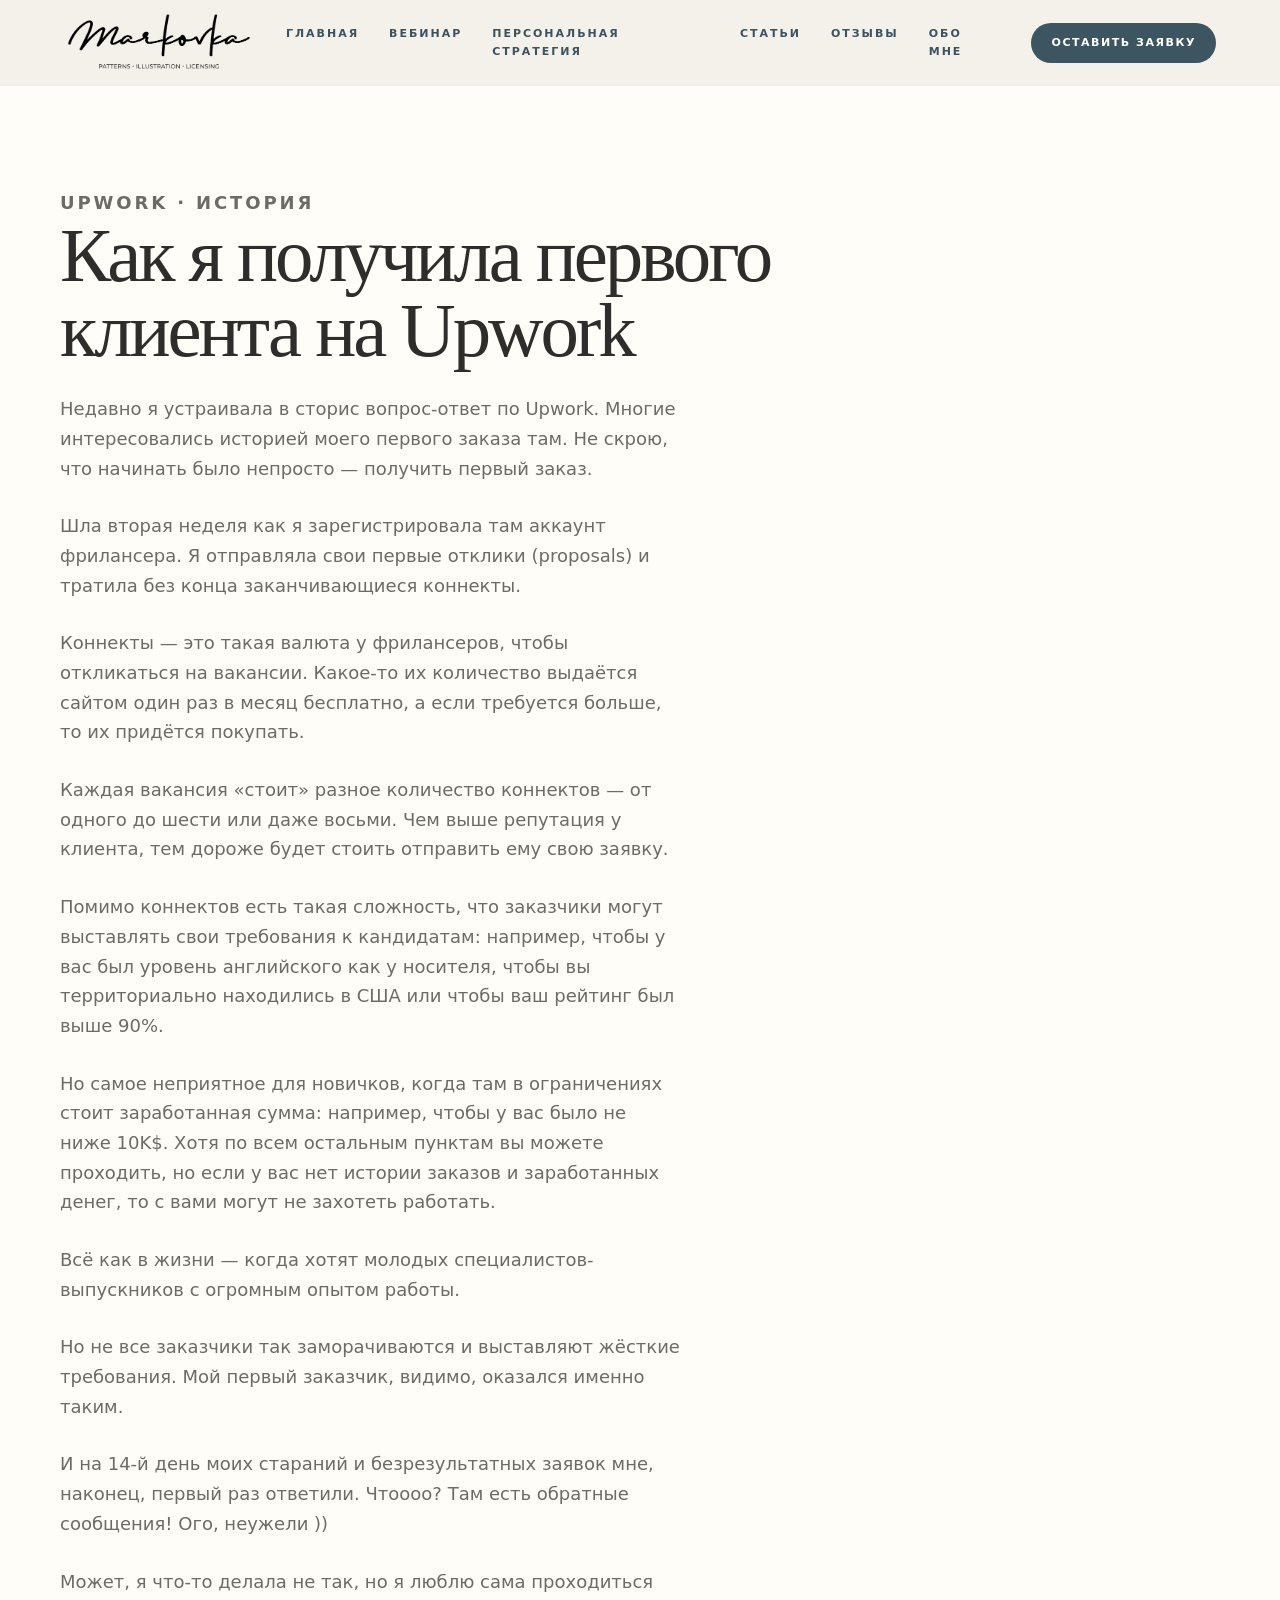
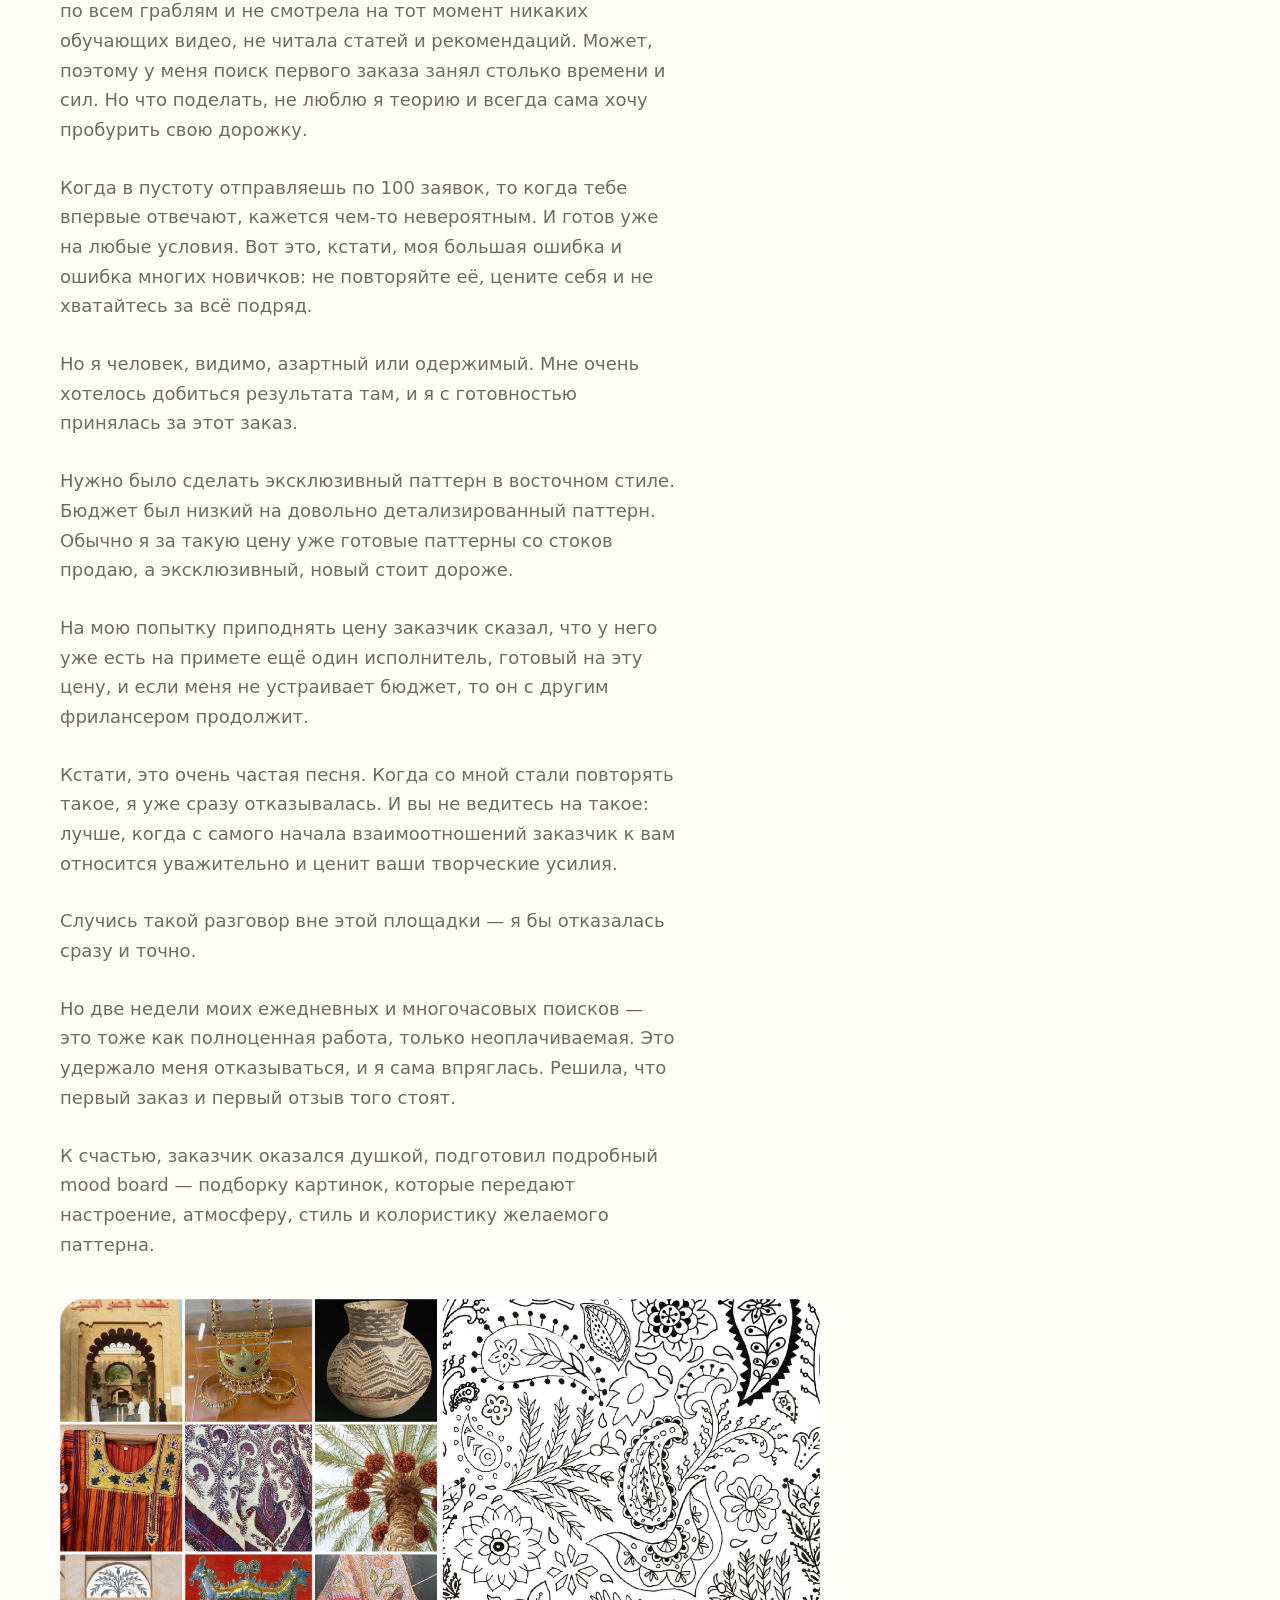
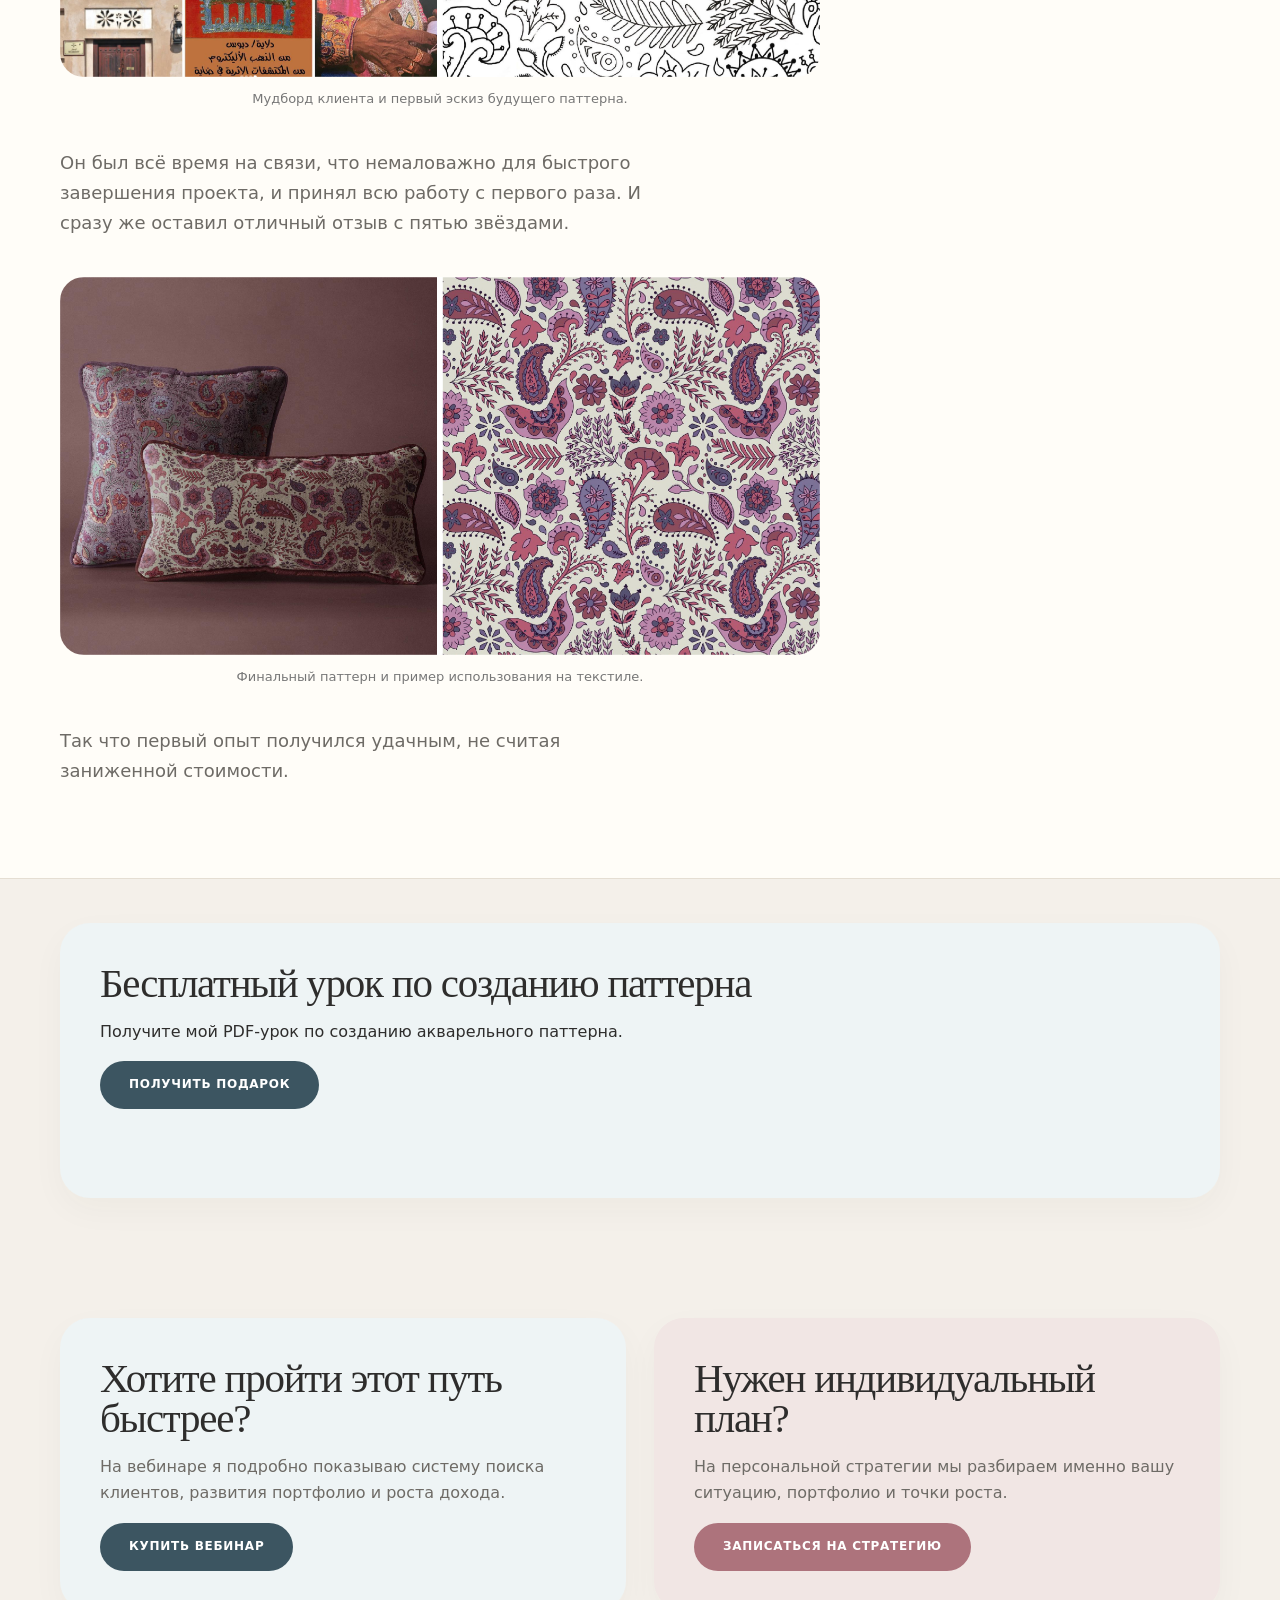
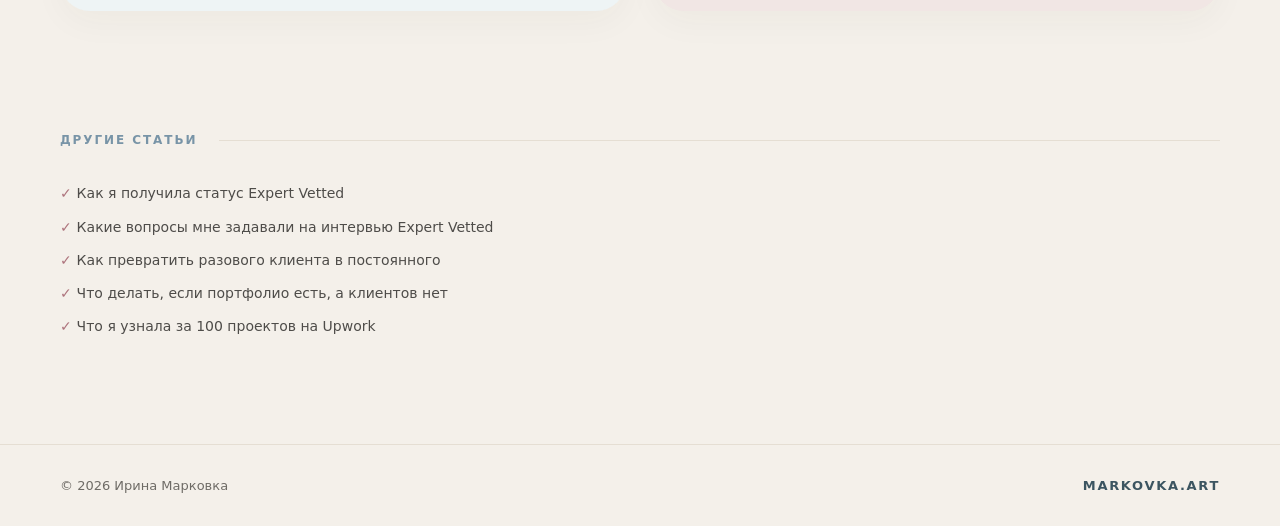
==== commit 4c51f813: "статьи 1-2-3 статьи 1-2-3" ====
--- a/article-01.html
+++ b/article-01.html
@@ -220,8 +220,8 @@
 </div>
 
 <ul class="simple-list">
-<li><a href="article-01.html">Как я получила первого клиента на Upwork</a></li>
-<li><a href="article-01.html">Как я получила статус Expert Vetted</a></li>
+<li><a href="article-02.html">Как я получила статус Expert Vetted</a></li>
+<li><a href="article-03.html">Какие вопросы мне задавали на интервью Expert Vetted</a></li>
 <li><a href="article-01.html">Как превратить разового клиента в постоянного</a></li>
 <li><a href="article-01.html">Что делать, если портфолио есть, а клиентов нет</a></li>
 <li><a href="article-01.html">Что я узнала за 100 проектов на Upwork</a></li>
--- a/style.css
+++ b/style.css
@@ -581,4 +581,67 @@
 
 .article-text p {
   margin-bottom: 28px;
+}.hero-grid {
+  display: grid;
+  grid-template-columns: minmax(0, 1fr) minmax(280px, 420px);
+  gap: 48px;
+  align-items: center;
+}
+
+.hero-cover img {
+  width: 100%;
+  max-width: 420px;
+  border-radius: 24px;
+  box-shadow: 0 24px 60px rgba(20, 35, 45, 0.12);
+}
+
+.hero-price {
+  margin: 22px 0 6px;
+  font-family: "Cormorant Garamond", serif;
+  font-size: clamp(42px, 6vw, 68px);
+  line-height: 1;
+  color: #527d9e;
+}
+
+.center-actions {
+  justify-content: center;
+  margin-top: 34px;
+}
+
+@media (max-width: 820px) {
+  .hero-grid {
+    grid-template-columns: 1fr;
+    gap: 28px;
+  }
+
+  .hero-copy {
+    order: 1;
+  }
+
+  .hero-cover {
+    order: 2;
+  }
+
+  .hero-cover img {
+    max-width: 100%;
+    border-radius: 18px;
+  }
+
+  .articles-hero {
+    padding-top: 52px;
+  }
+
+  .articles-hero h1 {
+    font-size: clamp(50px, 15vw, 78px);
+    line-height: 0.95;
+  }
+
+  .actions {
+    gap: 12px;
+  }
+
+  .actions .button {
+    width: 100%;
+    justify-content: center;
+  }
 }
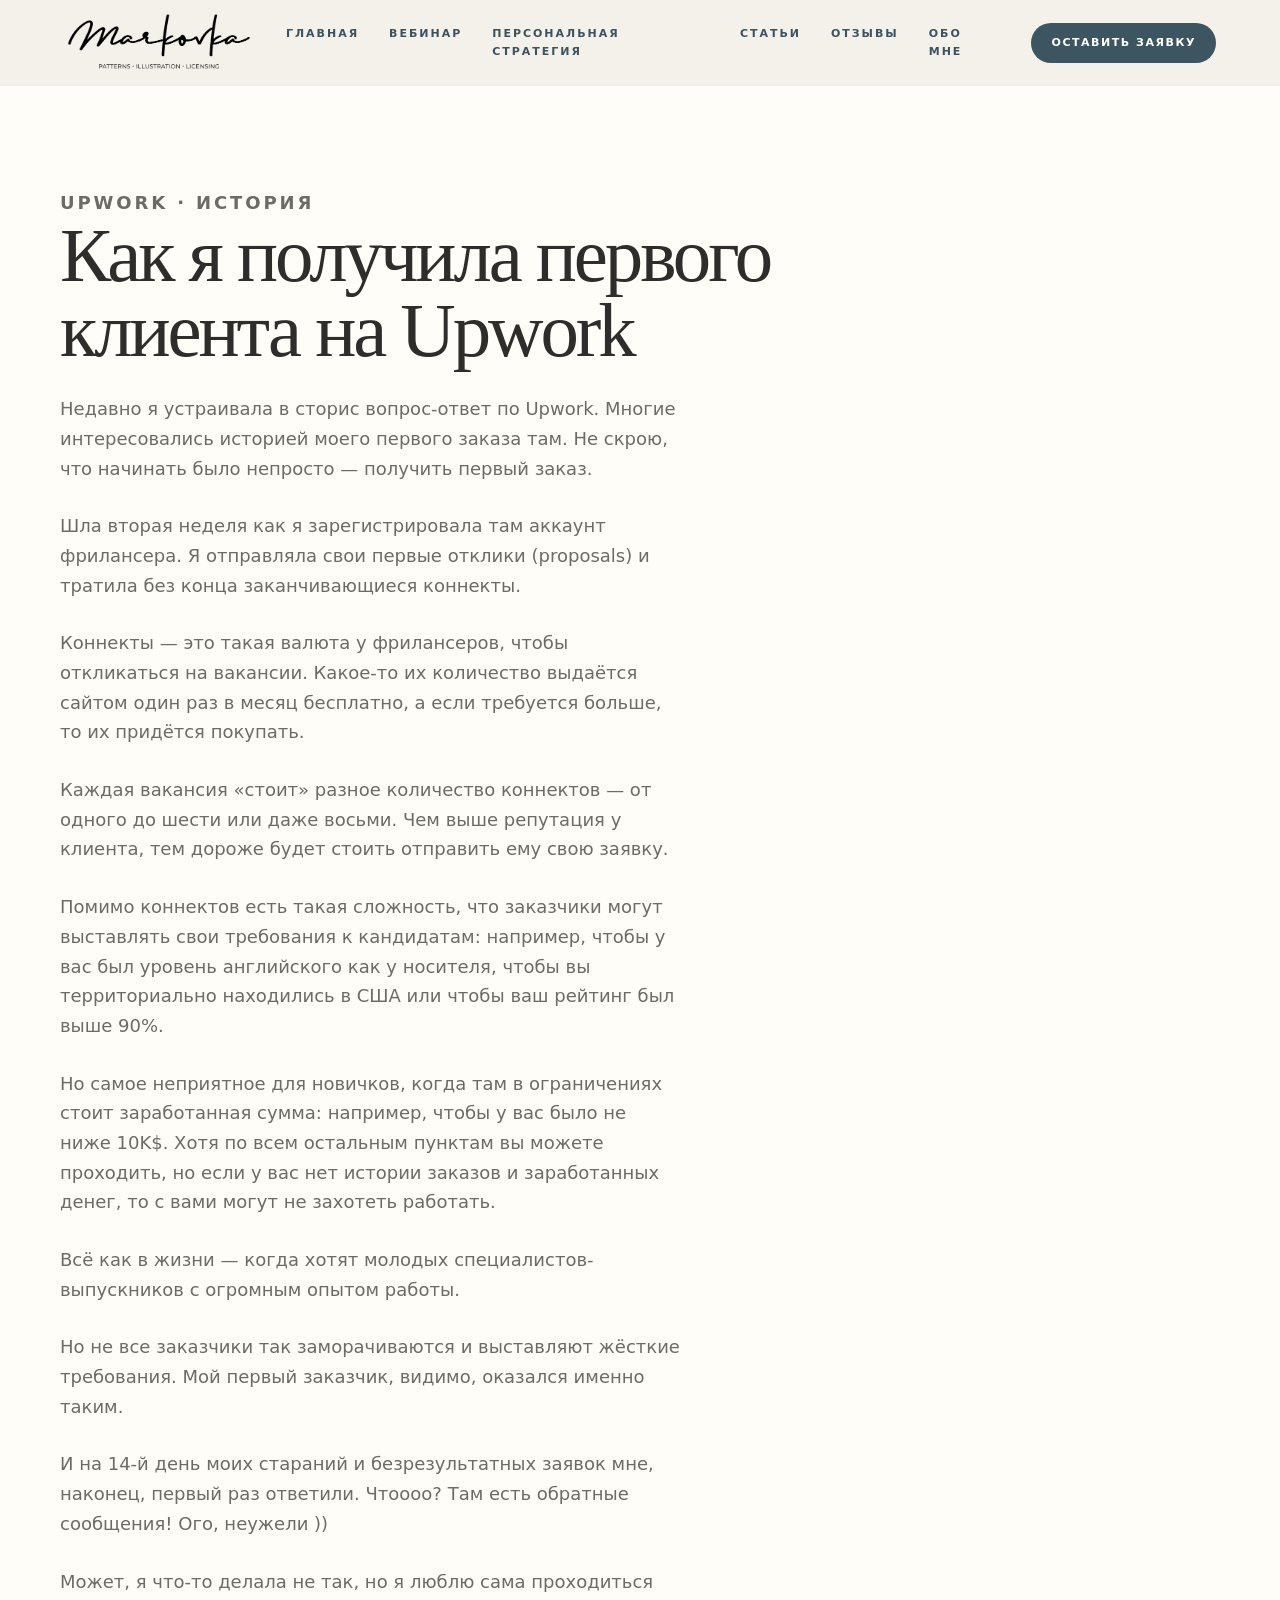
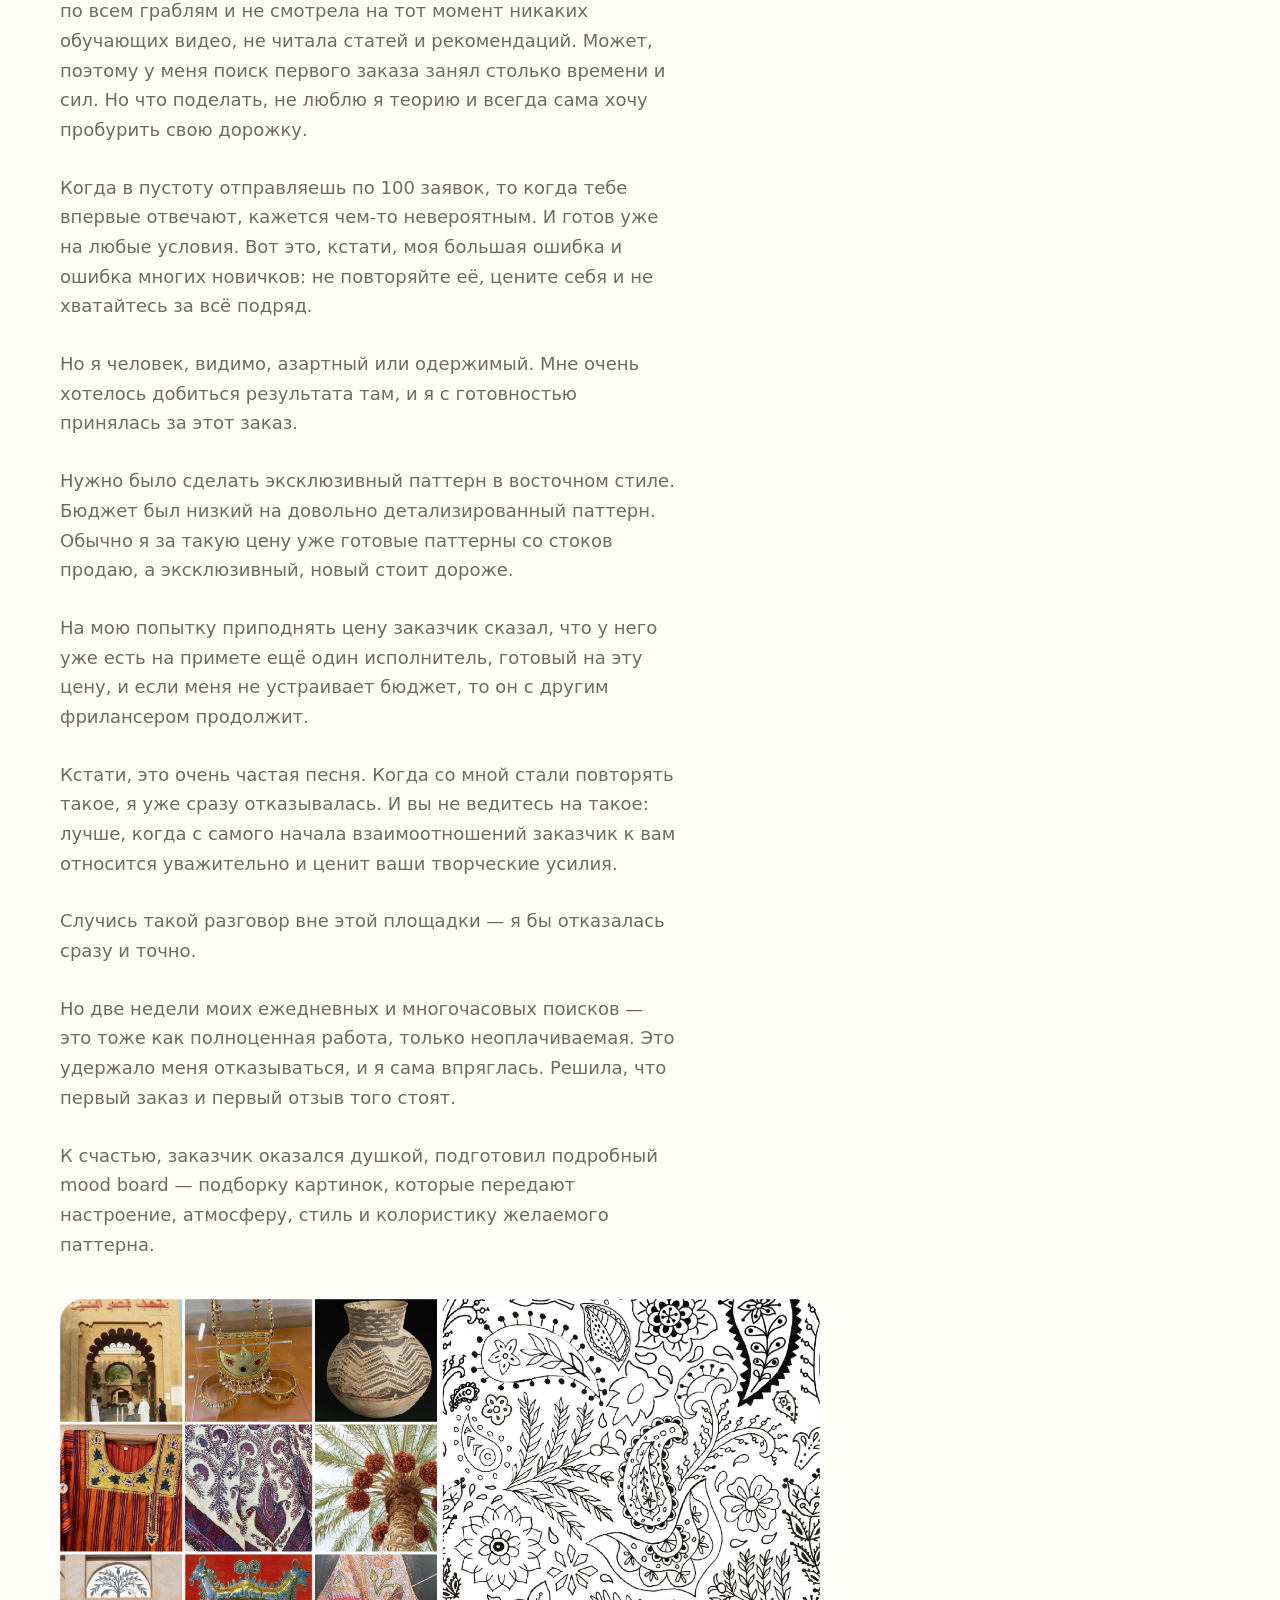
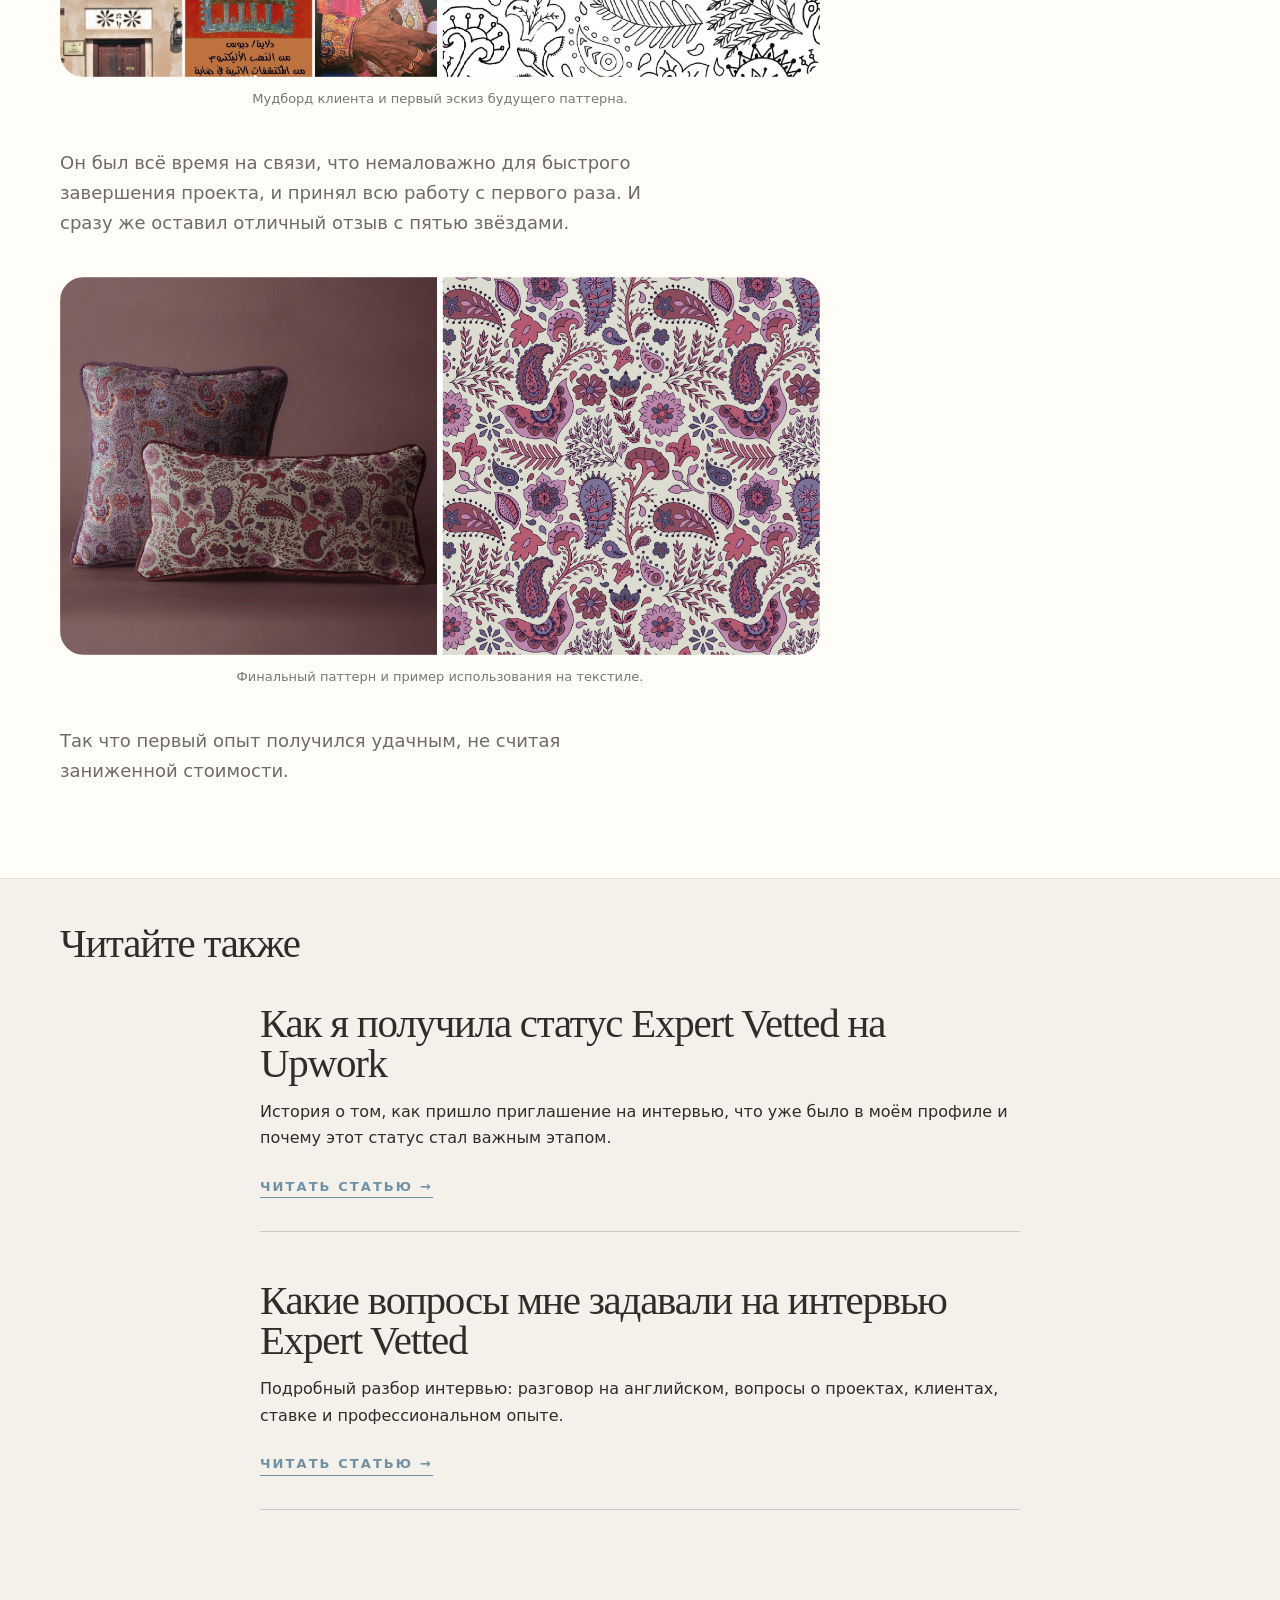
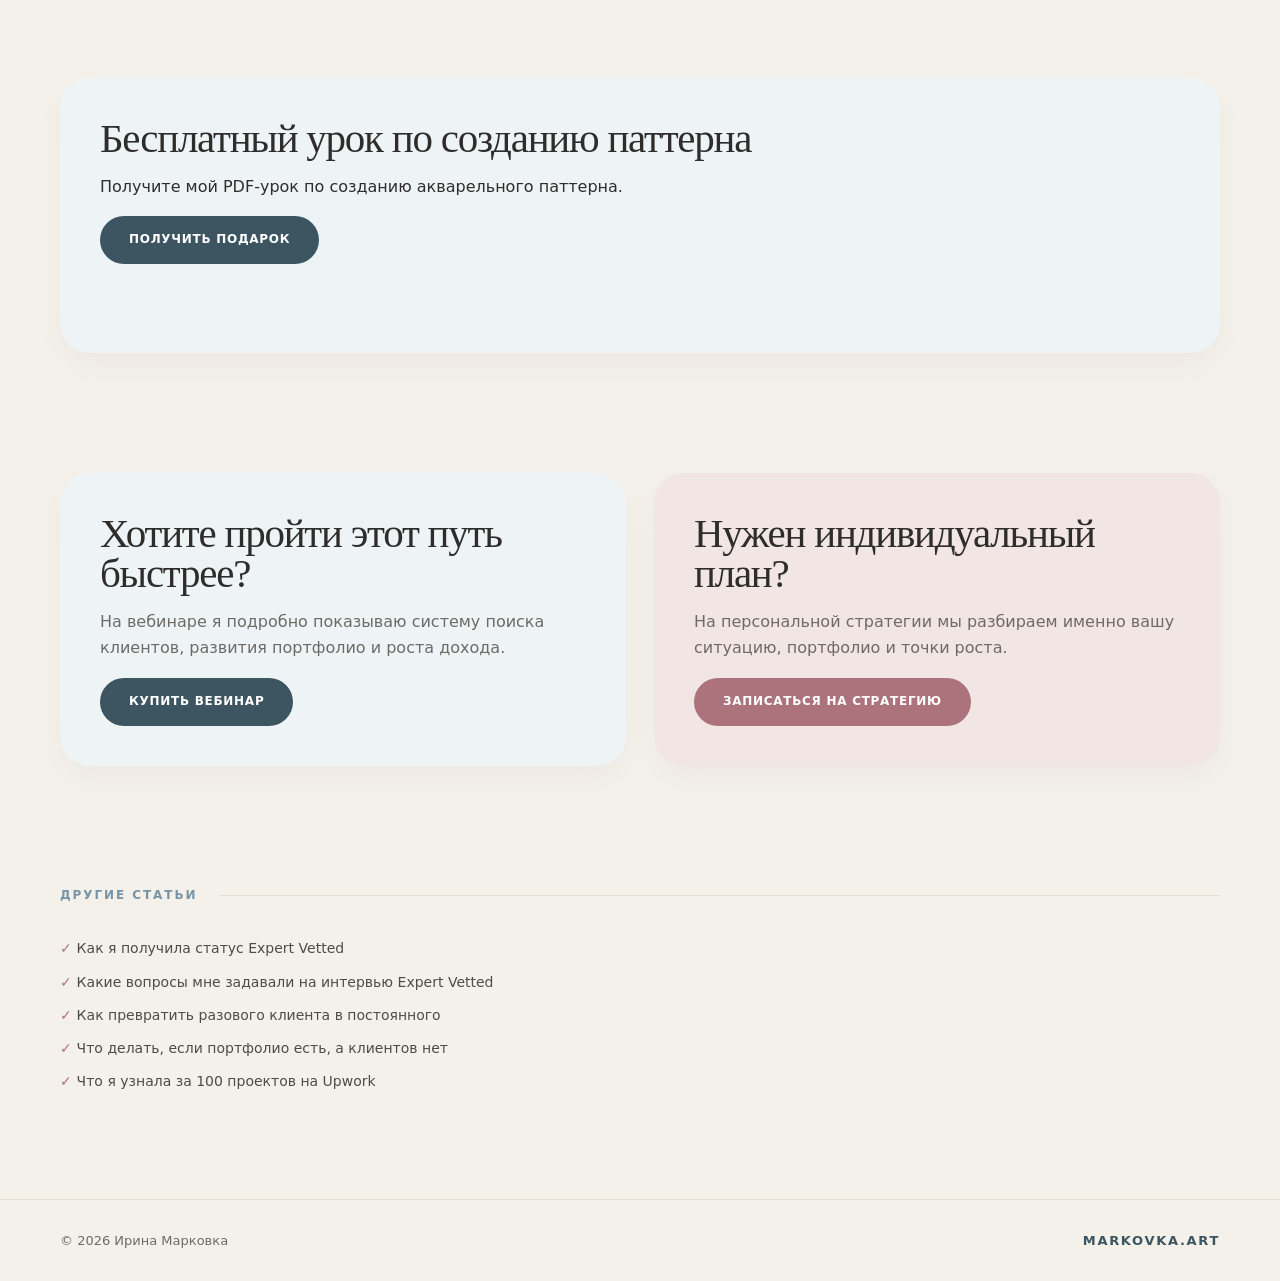
==== commit 4cdd22ac: "articles перелинковка 01-02-03 статей, ссылки внизу" ====
--- a/article-01.html
+++ b/article-01.html
@@ -62,8 +62,6 @@
 Каждая вакансия «стоит» разное количество коннектов — от одного до шести или даже восьми. Чем выше репутация у клиента, тем дороже будет стоить отправить ему свою заявку.
 </p>
 
-
-
 <p>
 Помимо коннектов есть такая сложность, что заказчики могут выставлять свои требования к кандидатам: например, чтобы у вас был уровень английского как у носителя, чтобы вы территориально находились в США или чтобы ваш рейтинг был выше 90%.
 </p>
@@ -146,6 +144,41 @@
 
 </div>
 </section>
+
+<section class="section">
+<div class="container">
+
+<h2 style="margin-bottom:40px;">Читайте также</h2>
+
+<div class="article-related">
+
+<h2>
+  <a href="article-02.html">Как я получила статус Expert Vetted на Upwork</a>
+</h2>
+
+<p>
+История о том, как пришло приглашение на интервью, что уже было в моём профиле и почему этот статус стал важным этапом.
+</p>
+
+<a class="text-link" href="article-02.html">Читать статью →</a>
+
+</div>
+
+<div class="article-related">
+
+<h2>
+  <a href="article-03.html">Какие вопросы мне задавали на интервью Expert Vetted</a>
+</h2>
+
+<p>
+Подробный разбор интервью: разговор на английском, вопросы о проектах, клиентах, ставке и профессиональном опыте.
+</p>
+
+<a class="text-link" href="article-03.html">Читать статью →</a>
+
+</div>
+
+</div>
 </section>
 
 <section class="section">
@@ -240,4 +273,4 @@
 </footer>
 
 </body>
-</html>
+</html>
--- a/style.css
+++ b/style.css
@@ -644,4 +644,58 @@
     width: 100%;
     justify-content: center;
   }
+}.hero-benefits{
+  list-style:none;
+  padding:0;
+  margin:30px 0;
+}
+
+.hero-benefits li{
+  position:relative;
+  padding-left:28px;
+  margin-bottom:14px;
+  font-size:18px;
+  line-height:1.5;
+}
+
+.hero-benefits li:before{
+  content:"✓";
+  position:absolute;
+  left:0;
+  color:#5b84a8;
+  font-weight:700;
+}.article-related {
+  max-width: 760px;
+  margin: 0 auto 48px;
+  padding-bottom: 32px;
+  border-bottom: 1px solid rgba(38, 68, 82, 0.22);
+}
+
+.article-related h2 {
+  margin-bottom: 14px;
+}
+
+.article-related h2 a {
+  color: inherit;
+  text-decoration: none;
+}
+
+.article-related h2 a:hover {
+  color: #6f91a6;
+}
+
+.text-link {
+  display: inline-block;
+  margin-top: 8px;
+  color: #6f91a6;
+  font-weight: 700;
+  letter-spacing: 0.16em;
+  text-transform: uppercase;
+  font-size: 13px;
+  text-decoration: none;
+  border-bottom: 1px solid currentColor;
+}
+
+.text-link:hover {
+  opacity: 0.7;
 }
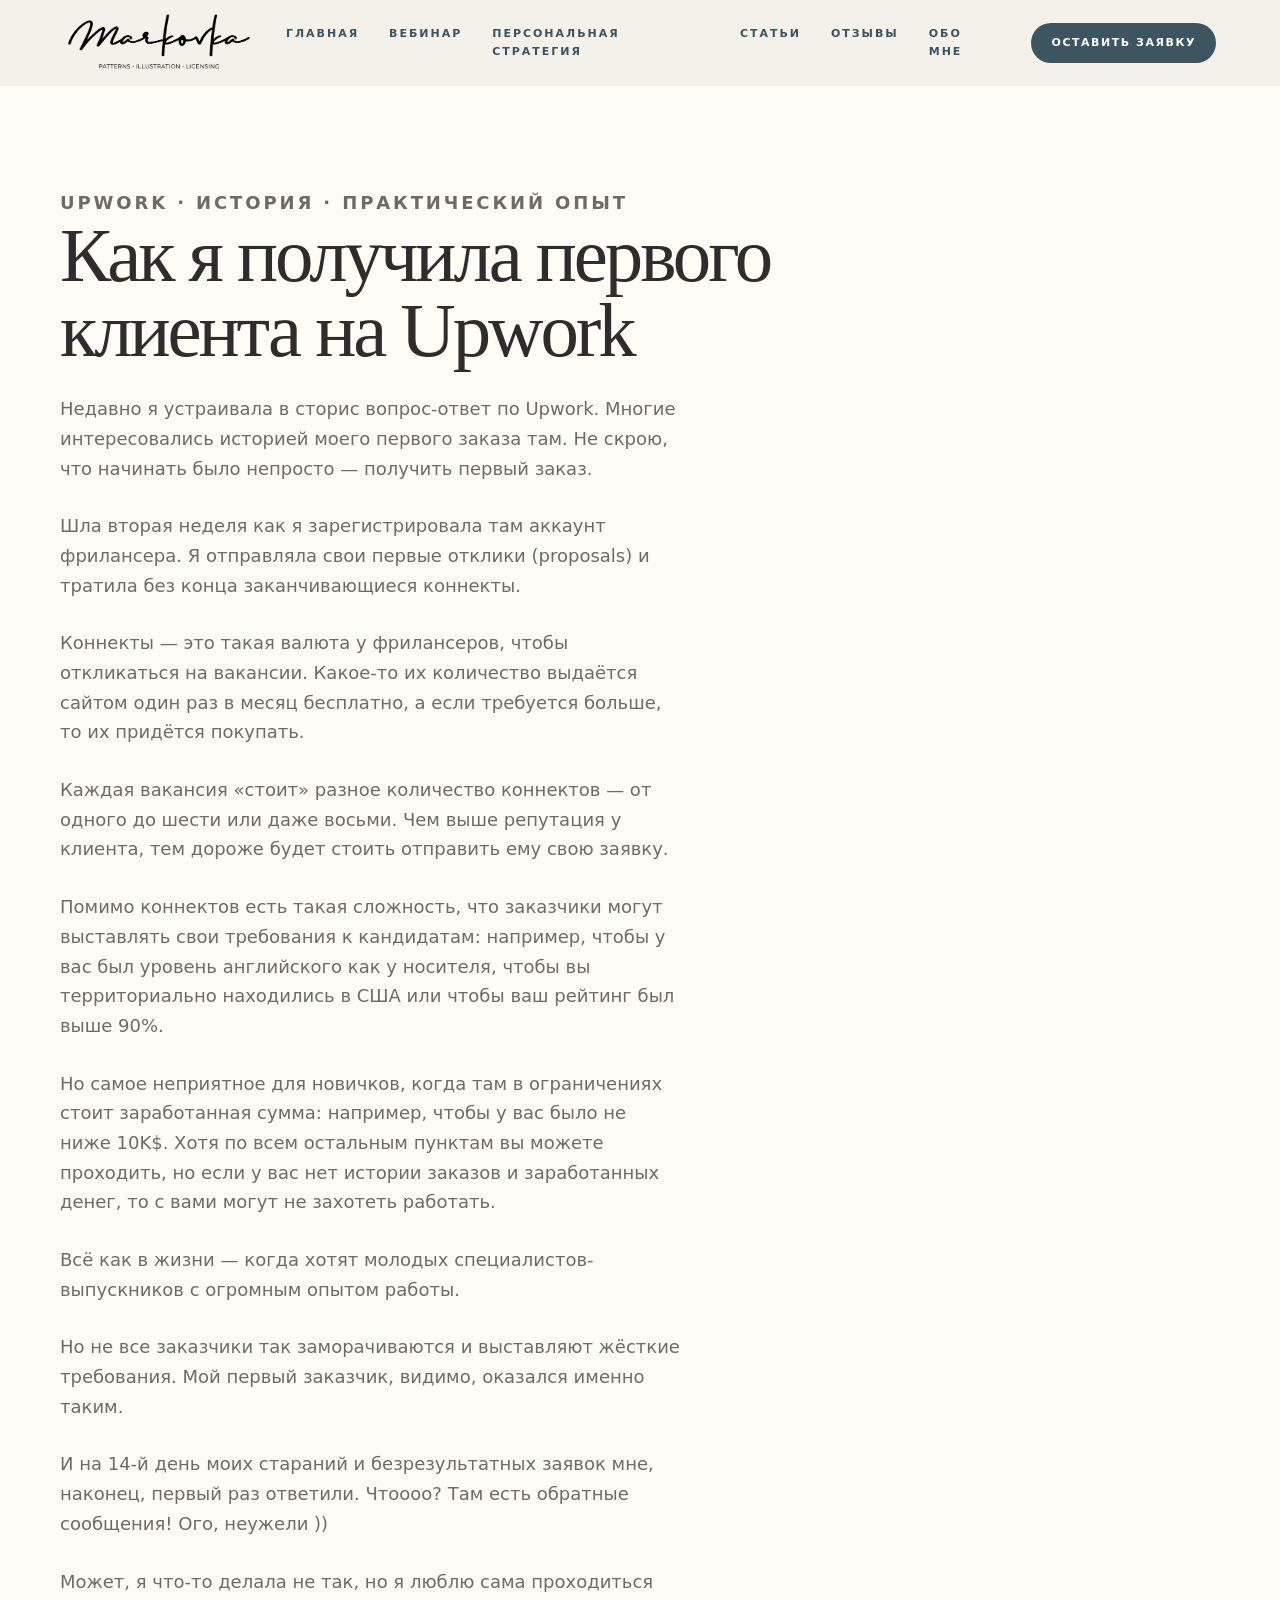
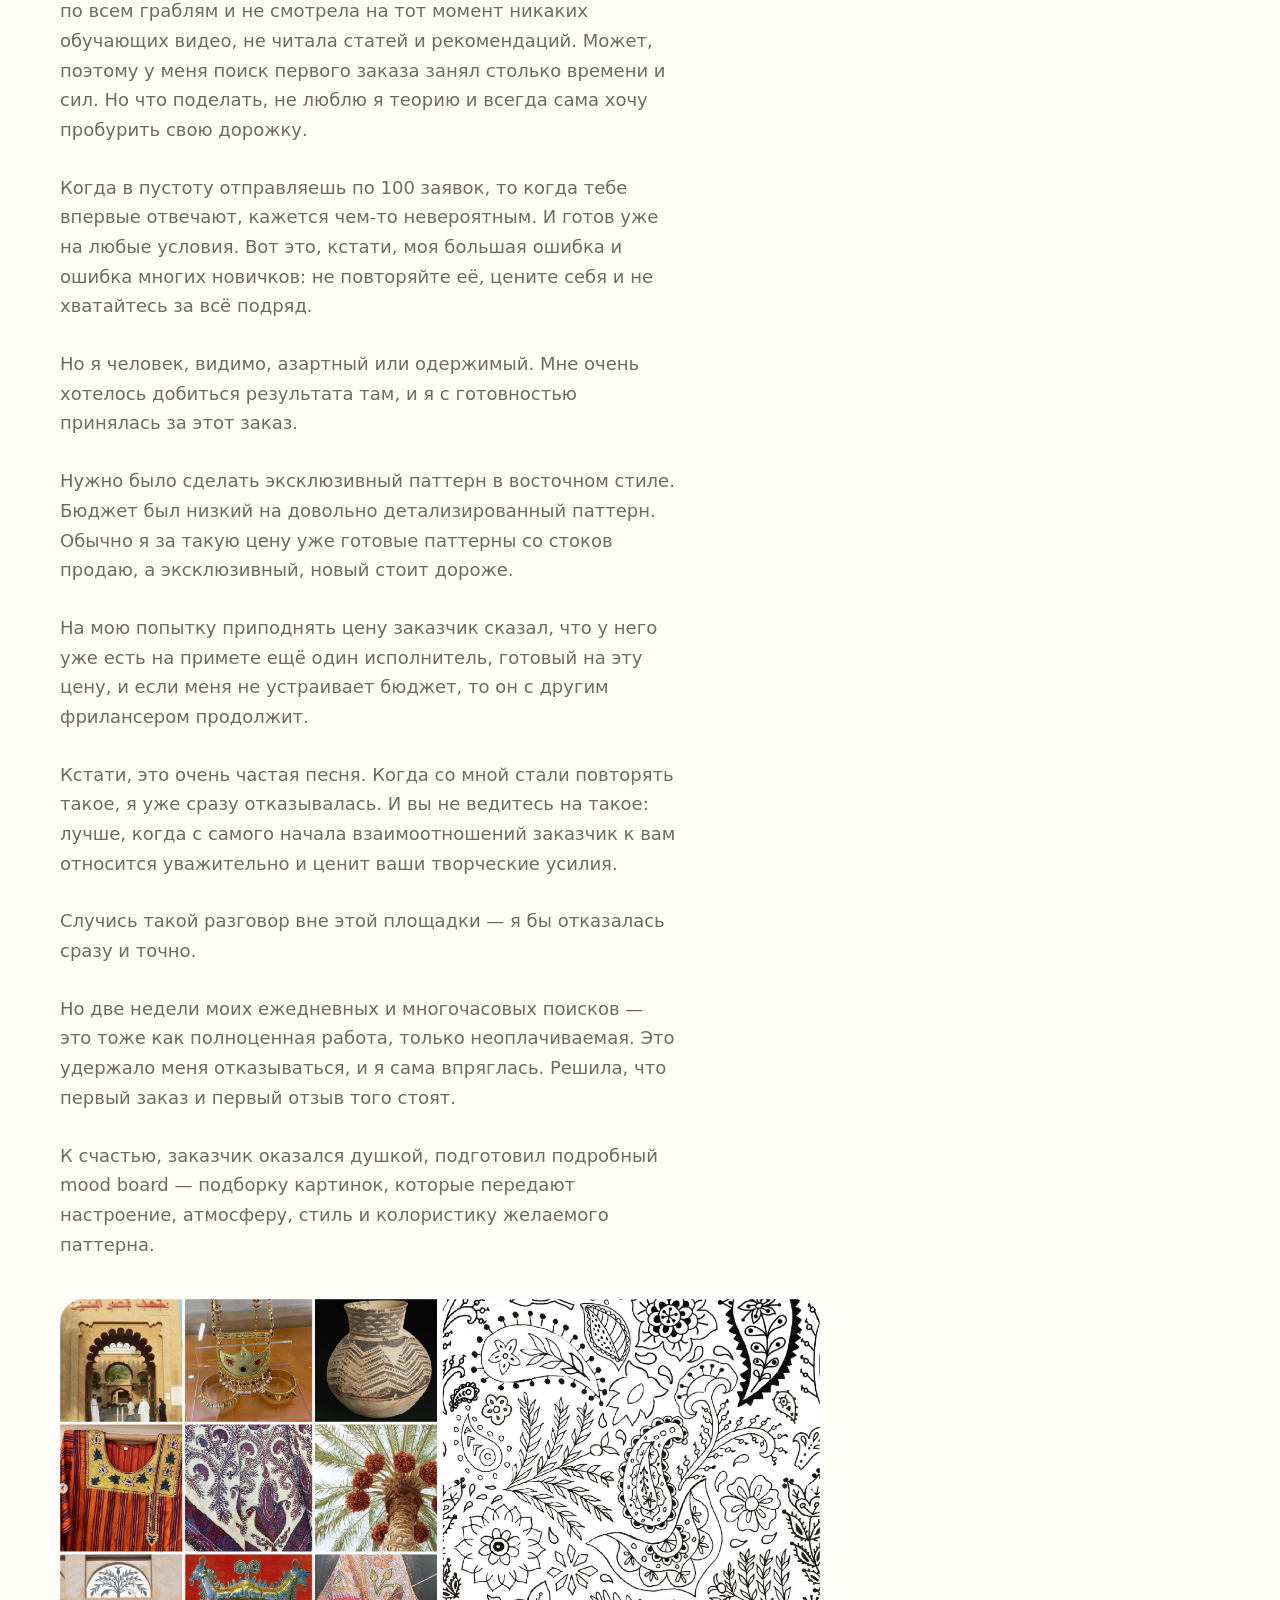
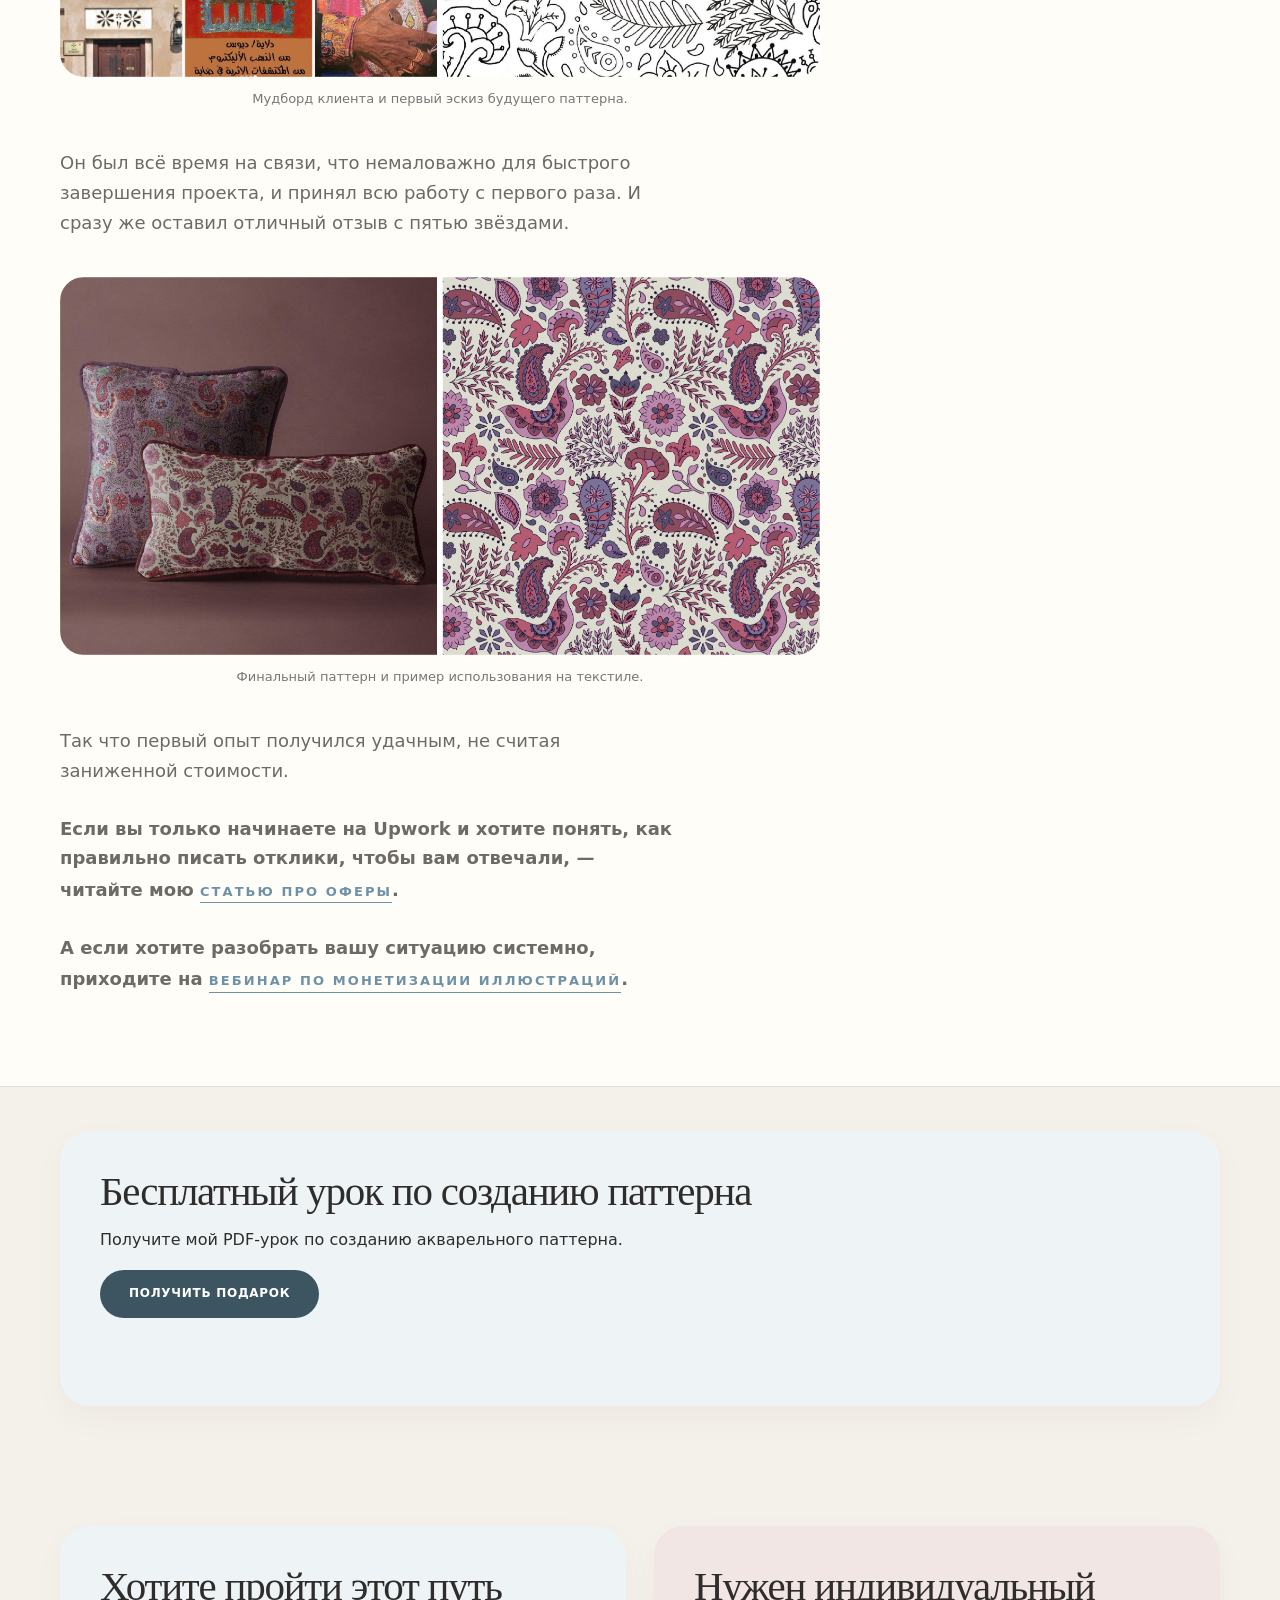
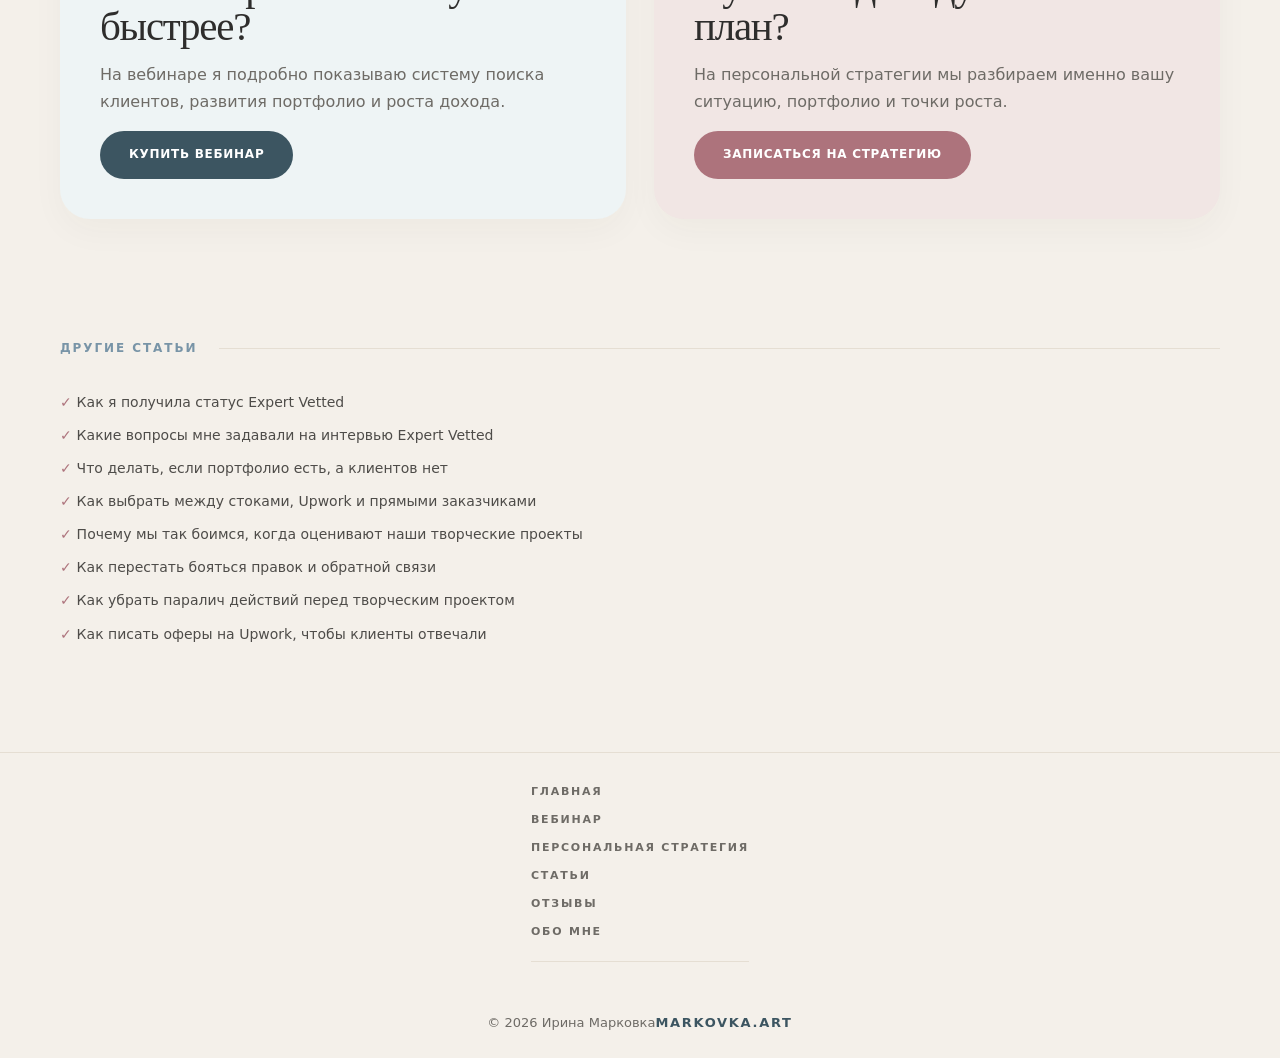
==== commit 72bc0e0b: "статья 1 статья 1 - навигация по ссылкам внизу" ====
--- a/article-01.html
+++ b/article-01.html
@@ -1,12 +1,21 @@
 <!doctype html>
-
 <html lang="ru">
 <head>
 <link rel="icon" type="image/png" href="favicon.png">
 <meta charset="utf-8">
 <meta name="viewport" content="width=device-width, initial-scale=1">
 <title>Как я получила первого клиента на Upwork — Ирина Марковка</title>
+<meta name="description" content="Моя история первого заказа на Upwork: как я искала клиента, тратила коннекты и получила первый отзыв. Ошибки новичков и полезные выводы.">
 <link rel="stylesheet" href="style.css">
+
+<!-- Google Analytics -->
+<script async src="https://www.googletagmanager.com/gtag/js?id=G-EKBG47SY8M"></script>
+<script>
+window.dataLayer = window.dataLayer || [];
+function gtag(){dataLayer.push(arguments);}
+gtag('js', new Date());
+gtag('config', 'G-EKBG47SY8M');
+</script>
 </head>
 
 <body>
@@ -40,7 +49,7 @@
 <section class="articles-hero">
 <div class="container">
 
-<p class="eyebrow">Upwork · История</p>
+<p class="eyebrow">Upwork · История · Практический опыт</p>
 
 <h1>Как я получила первого клиента на Upwork</h1>
 
@@ -140,47 +149,20 @@
 Так что первый опыт получился удачным, не считая заниженной стоимости.
 </p>
 
-</div>
-
-</div>
-</section>
-
-<section class="section">
-<div class="container">
-
-<h2 style="margin-bottom:40px;">Читайте также</h2>
-
-<div class="article-related">
-
-<h2>
-  <a href="article-02.html">Как я получила статус Expert Vetted на Upwork</a>
-</h2>
-
-<p>
-История о том, как пришло приглашение на интервью, что уже было в моём профиле и почему этот статус стал важным этапом.
-</p>
-
-<a class="text-link" href="article-02.html">Читать статью →</a>
-
-</div>
-
-<div class="article-related">
-
-<h2>
-  <a href="article-03.html">Какие вопросы мне задавали на интервью Expert Vetted</a>
-</h2>
-
-<p>
-Подробный разбор интервью: разговор на английском, вопросы о проектах, клиентах, ставке и профессиональном опыте.
-</p>
-
-<a class="text-link" href="article-03.html">Читать статью →</a>
-
-</div>
-
-</div>
-</section>
-
+<p>
+<strong>Если вы только начинаете на Upwork и хотите понять, как правильно писать отклики, чтобы вам отвечали, — читайте мою <a class="text-link" href="article-09.html">статью про оферы</a>.</strong>
+</p>
+
+<p>
+<strong>А если хотите разобрать вашу ситуацию системно, приходите на <a class="text-link" href="https://pridumala.ru/webinar.html">вебинар по монетизации иллюстраций</a>.</strong>
+</p>
+
+</div>
+
+</div>
+</section>
+
+<!-- БЕСПЛАТНЫЙ УРОК -->
 <section class="section">
 <div class="container">
 
@@ -196,13 +178,15 @@
 class="button dark"
 href="https://docs.google.com/forms/d/e/1FAIpQLSfivsLEwUJN-eb4UyP88oJZa9PAojtXL4liqwIVAjbib8wV5g/viewform?usp=header"
 target="_blank">
-Получить подарок </a>
-
-</div>
-
-</div>
-</section>
-
+Получить подарок
+</a>
+
+</div>
+
+</div>
+</section>
+
+<!-- ФИНАЛЬНЫЙ БЛОК С ВЕБИНАРОМ И СТРАТЕГИЕЙ -->
 <section class="section">
 <div class="container">
 
@@ -220,7 +204,8 @@
 class="button dark"
 href="https://docs.google.com/forms/d/e/1FAIpQLSdtNIwjEwhyrS_S5xvC4GNTHMnZVz6UDMvT66RdPrq0_1zOiw/viewform?usp=dialog"
 target="_blank">
-Купить вебинар </a>
+Купить вебинар
+</a>
 
 </article>
 
@@ -236,7 +221,8 @@
 class="button rose"
 href="https://t.me/artweinspire"
 target="_blank">
-Записаться на стратегию </a>
+Записаться на стратегию
+</a>
 
 </article>
 
@@ -245,6 +231,7 @@
 </div>
 </section>
 
+<!-- ДРУГИЕ СТАТЬИ (СПИСОК С ГАЛОЧКАМИ) -->
 <section class="section">
 <div class="container">
 
@@ -255,9 +242,12 @@
 <ul class="simple-list">
 <li><a href="article-02.html">Как я получила статус Expert Vetted</a></li>
 <li><a href="article-03.html">Какие вопросы мне задавали на интервью Expert Vetted</a></li>
-<li><a href="article-01.html">Как превратить разового клиента в постоянного</a></li>
-<li><a href="article-01.html">Что делать, если портфолио есть, а клиентов нет</a></li>
-<li><a href="article-01.html">Что я узнала за 100 проектов на Upwork</a></li>
+<li><a href="article-04.html">Что делать, если портфолио есть, а клиентов нет</a></li>
+<li><a href="article-05.html">Как выбрать между стоками, Upwork и прямыми заказчиками</a></li>
+<li><a href="article-06.html">Почему мы так боимся, когда оценивают наши творческие проекты</a></li>
+<li><a href="article-07.html">Как перестать бояться правок и обратной связи</a></li>
+<li><a href="article-08.html">Как убрать паралич действий перед творческим проектом</a></li>
+<li><a href="article-09.html">Как писать оферы на Upwork, чтобы клиенты отвечали</a></li>
 </ul>
 
 </div>
@@ -267,8 +257,23 @@
 
 <footer class="footer">
 <div class="container footer-inner">
-<span>© 2026 Ирина Марковка</span>
-<a href="https://markovka.art" target="_blank">Markovka.art</a>
+
+<!-- ДУБЛИРУЮЩАЯ НАВИГАЦИЯ (ВЕРТИКАЛЬНАЯ, СЛЕВА) -->
+<div class="footer-nav-vertical">
+  <a href="index.html">Главная</a>
+  <a href="webinar.html">Вебинар</a>
+  <a href="strategy.html">Персональная стратегия</a>
+  <a href="articles.html">Статьи</a>
+  <a href="index.html#reviews">Отзывы</a>
+  <a href="index.html#about">Обо мне</a>
+</div>
+
+<!-- КОПИРАЙТ -->
+<div class="footer-bottom">
+  <span>© 2026 Ирина Марковка</span>
+  <a href="https://markovka.art" target="_blank" rel="noopener noreferrer">Markovka.art</a>
+</div>
+
 </div>
 </footer>
 
--- a/style.css
+++ b/style.css
@@ -321,11 +321,24 @@
   letter-spacing:.2em;
   text-transform:uppercase;
 }
+
+/* ===== УВЕЛИЧЕННЫЕ ЗАГОЛОВКИ В КАРТОЧКАХ СТАТЕЙ ===== */
 .article-card h2{
-  font-size:28px;
-  line-height:1.08;
-  margin:0 0 16px;
-}
+  font-size:38px !important;
+  line-height:1.08 !important;
+  margin:0 0 16px !important;
+}
+
+.article-card h2 a{
+  font-size:38px !important;
+  line-height:1.08 !important;
+  color:var(--ink);
+  border-bottom:0;
+  padding-bottom:0;
+  text-transform:none;
+  letter-spacing:-.02em;
+}
+
 .article-card p{
   color:var(--muted);
   font-size:16px;
@@ -349,13 +362,6 @@
   font-size:12px;
   font-weight:700;
   letter-spacing:.18em;
-}
-.article-card h2 a{
-  color:var(--ink);
-  border-bottom:0;
-  padding-bottom:0;
-  text-transform:none;
-  letter-spacing:-.02em;
 }
 .article-card h2 a:hover{color:var(--rose)}
 
@@ -403,7 +409,16 @@
   .articles-grid{grid-template-columns:1fr;gap:46px;padding:44px 0 72px}
   .article-cover-label strong{font-size:23px}
   .footer-inner{display:grid;gap:10px}
-}
+
+  /* ===== УВЕЛИЧЕННЫЕ ЗАГОЛОВКИ НА МОБИЛЬНЫХ ===== */
+  .article-card h2{
+    font-size:30px !important;
+  }
+  .article-card h2 a{
+    font-size:30px !important;
+  }
+}
+
 .strategy-price-card .small-note {
     font-size: 15px;
     color: #7d7a74;
@@ -469,64 +484,8 @@
   .header-link {
     display: none;
   }
-}.nav-toggle {
-  display: none;
-}
-
-.burger {
-  display: none;
-}
-
-@media (max-width: 760px) {
-  .site-header {
-    position: relative;
-  }
-
-  .burger {
-    display: flex;
-    width: 34px;
-    height: 28px;
-    cursor: pointer;
-    flex-direction: column;
-    justify-content: center;
-    gap: 6px;
-    margin-left: auto;
-  }
-
-  .burger span {
-    display: block;
-    height: 2px;
-    width: 100%;
-    background: var(--ink);
-    border-radius: 999px;
-  }
-
-  .site-header .nav {
-    display: none;
-    position: absolute;
-    top: 100%;
-    left: 16px;
-    right: 16px;
-    background: var(--paper);
-    border-radius: 22px;
-    padding: 18px;
-    box-shadow: var(--shadow);
-    z-index: 50;
-  }
-
-  .site-header .nav a {
-    display: block;
-    padding: 12px 4px;
-  }
-
-  .nav-toggle:checked ~ .nav {
-    display: block;
-  }
-
-  .header-link {
-    display: none;
-  }
-}
+}
+
 .article-text {
   max-width: 760px;
 }
@@ -546,7 +505,9 @@
   color: #666;
   margin-top: 10px;
   text-align: center;
-}.articles-hero .article-text {
+}
+
+.articles-hero .article-text {
   max-width: 760px;
 }
 
@@ -560,7 +521,9 @@
   max-width: 100%;
   border-radius: 24px;
   display: block;
-}.article-image {
+}
+
+.article-image {
   max-width: 760px;
   margin: 52px 0;
 }
@@ -581,7 +544,9 @@
 
 .article-text p {
   margin-bottom: 28px;
-}.hero-grid {
+}
+
+.hero-grid {
   display: grid;
   grid-template-columns: minmax(0, 1fr) minmax(280px, 420px);
   gap: 48px;
@@ -644,7 +609,9 @@
     width: 100%;
     justify-content: center;
   }
-}.hero-benefits{
+}
+
+.hero-benefits{
   list-style:none;
   padding:0;
   margin:30px 0;
@@ -664,7 +631,9 @@
   left:0;
   color:#5b84a8;
   font-weight:700;
-}.article-related {
+}
+
+.article-related {
   max-width: 760px;
   margin: 0 auto 48px;
   padding-bottom: 32px;
@@ -698,4 +667,144 @@
 
 .text-link:hover {
   opacity: 0.7;
+}
+/* ===== ВИДНЫЕ ССЫЛКИ В ТЕКСТЕ СТАТЕЙ ===== */
+.article-text a:not(.text-link) {
+    color: #3c5561;
+    text-decoration: underline;
+    text-underline-offset: 2px;
+    font-weight: 600;
+}
+
+.article-text a:not(.text-link):hover {
+    color: #ad737c;
+}
+
+/* ===== ДУБЛИРУЮЩАЯ НАВИГАЦИЯ В ФУТЕРЕ ===== */
+.footer-nav {
+  display: flex;
+  flex-wrap: wrap;
+  justify-content: center;
+  gap: 20px 32px;
+  margin-bottom: 30px;
+  padding-bottom: 24px;
+  border-bottom: 1px solid var(--line);
+}
+
+.footer-nav a {
+  font-size: 11px;
+  font-weight: 700;
+  letter-spacing: .16em;
+  text-transform: uppercase;
+  color: var(--muted);
+}
+
+.footer-nav a:hover {
+  color: var(--rose);
+}
+
+/* ===== КОМПАКТНЫЙ СПИСОК ВСЕХ СТАТЕЙ ===== */
+.compact-article-list {
+  display: grid;
+  grid-template-columns: repeat(3, 1fr);
+  gap: 6px 24px;
+  list-style: none;
+  padding: 0;
+  margin: 0;
+  font-size: 13px;
+  line-height: 1.6;
+}
+
+.compact-article-list a {
+  color: var(--muted);
+  text-decoration: none;
+}
+
+.compact-article-list a:hover {
+  color: var(--rose);
+  text-decoration: underline;
+}
+
+@media (max-width: 640px) {
+  .compact-article-list {
+    grid-template-columns: 1fr 1fr;
+    font-size: 12px;
+  }
+}/* ===== ВЕРТИКАЛЬНАЯ НАВИГАЦИЯ В ФУТЕРЕ ===== */
+.footer-nav-vertical {
+  display: flex;
+  flex-direction: column;
+  gap: 10px;
+  margin-bottom: 30px;
+  padding-bottom: 24px;
+  border-bottom: 1px solid var(--line);
+}
+
+.footer-nav-vertical a {
+  font-size: 11px;
+  font-weight: 700;
+  letter-spacing: .16em;
+  text-transform: uppercase;
+  color: var(--muted);
+  text-decoration: none;
+}
+
+.footer-nav-vertical a:hover {
+  color: var(--rose);
+}/* ===== ФУТЕР С ВЕРТИКАЛЬНОЙ НАВИГАЦИЕЙ ===== */
+.footer {
+  border-top: 1px solid var(--line);
+  padding: 30px 0 24px;
+  color: var(--muted);
+  font-size: 13px;
+}
+
+.footer .container {
+  display: flex;
+  flex-direction: column;
+  gap: 20px;
+}
+
+/* ВЕРТИКАЛЬНАЯ НАВИГАЦИЯ */
+.footer-nav-vertical {
+  display: flex;
+  flex-direction: column;
+  gap: 10px;
+  padding-bottom: 20px;
+  border-bottom: 1px solid var(--line);
+}
+
+.footer-nav-vertical a {
+  font-size: 11px;
+  font-weight: 700;
+  letter-spacing: .16em;
+  text-transform: uppercase;
+  color: var(--muted);
+  text-decoration: none;
+  transition: color 0.2s;
+}
+
+.footer-nav-vertical a:hover {
+  color: var(--rose);
+}
+
+/* КОПИРАЙТ */
+.footer-bottom {
+  display: flex;
+  justify-content: space-between;
+  align-items: center;
+  font-size: 13px;
+  color: var(--muted);
+}
+
+.footer-bottom a {
+  font-weight: 700;
+  letter-spacing: .13em;
+  text-transform: uppercase;
+  color: var(--blue);
+  text-decoration: none;
+}
+
+.footer-bottom a:hover {
+  color: var(--rose);
 }
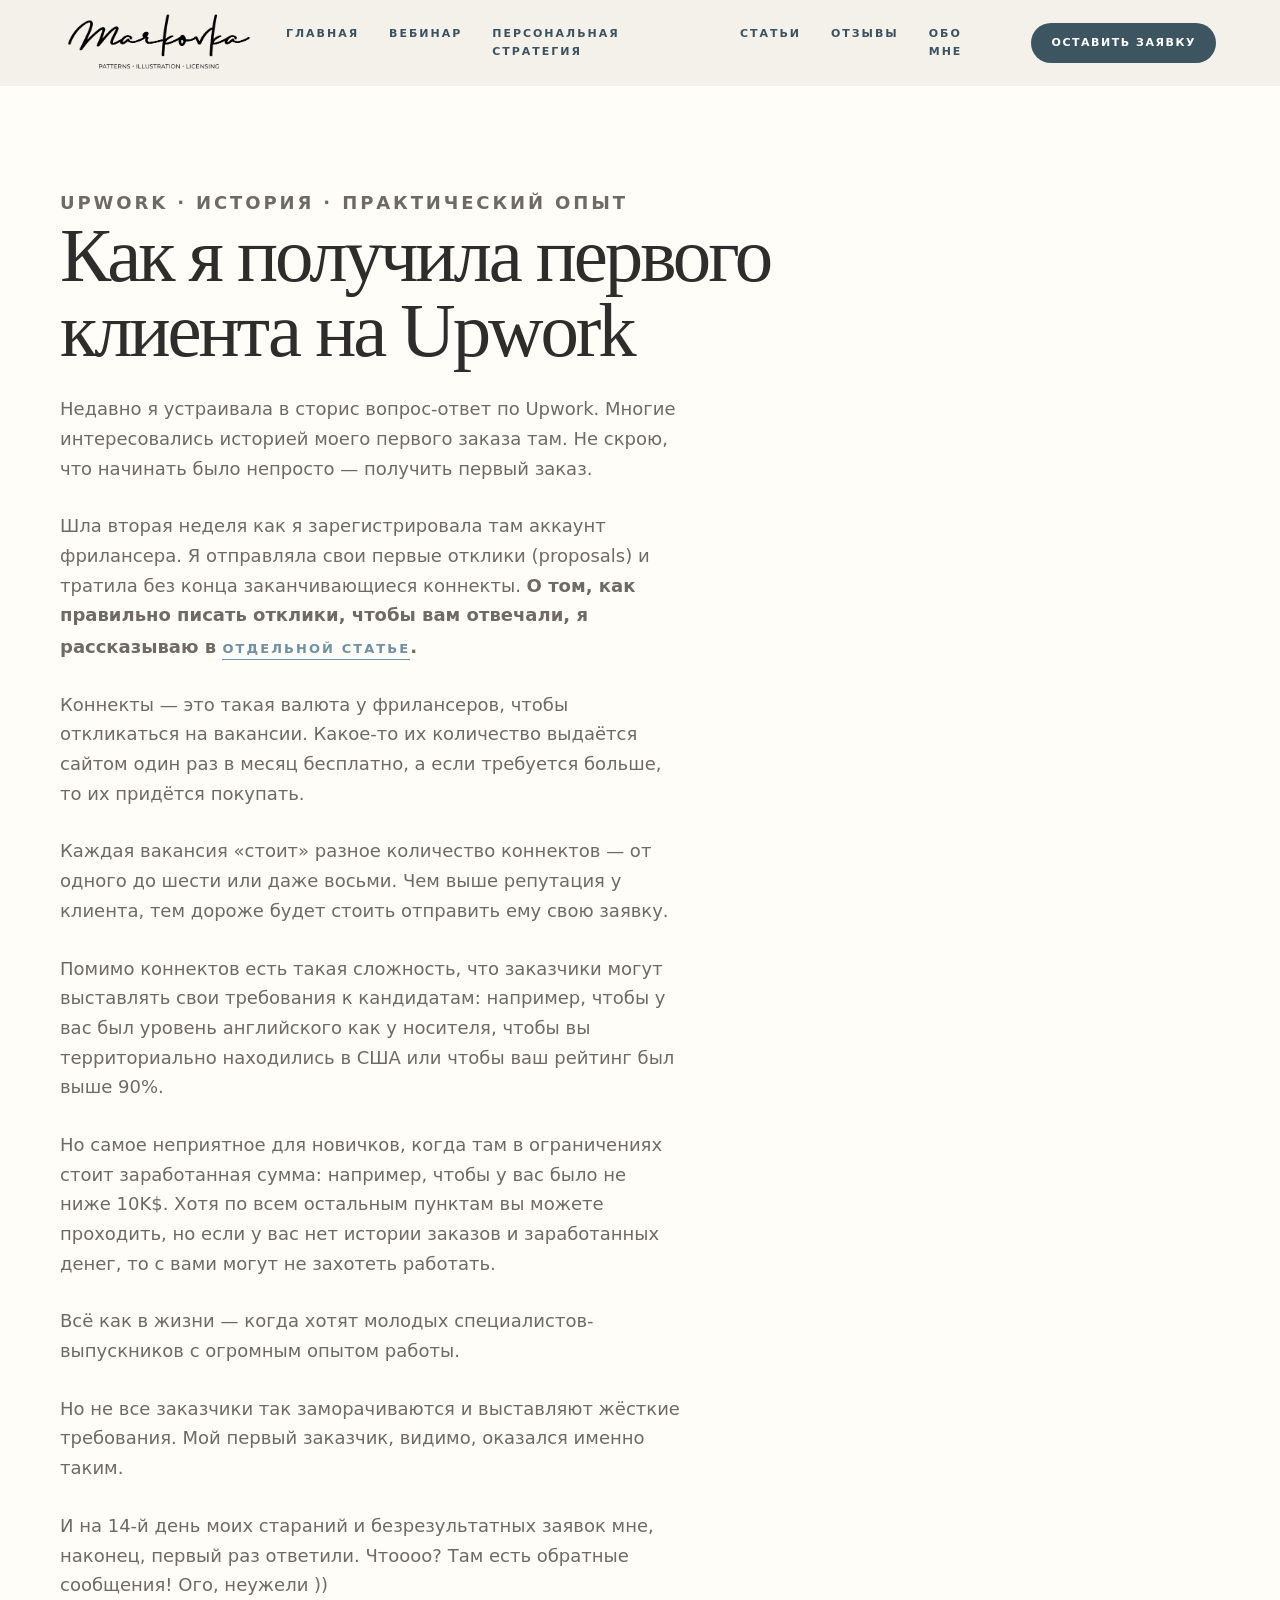
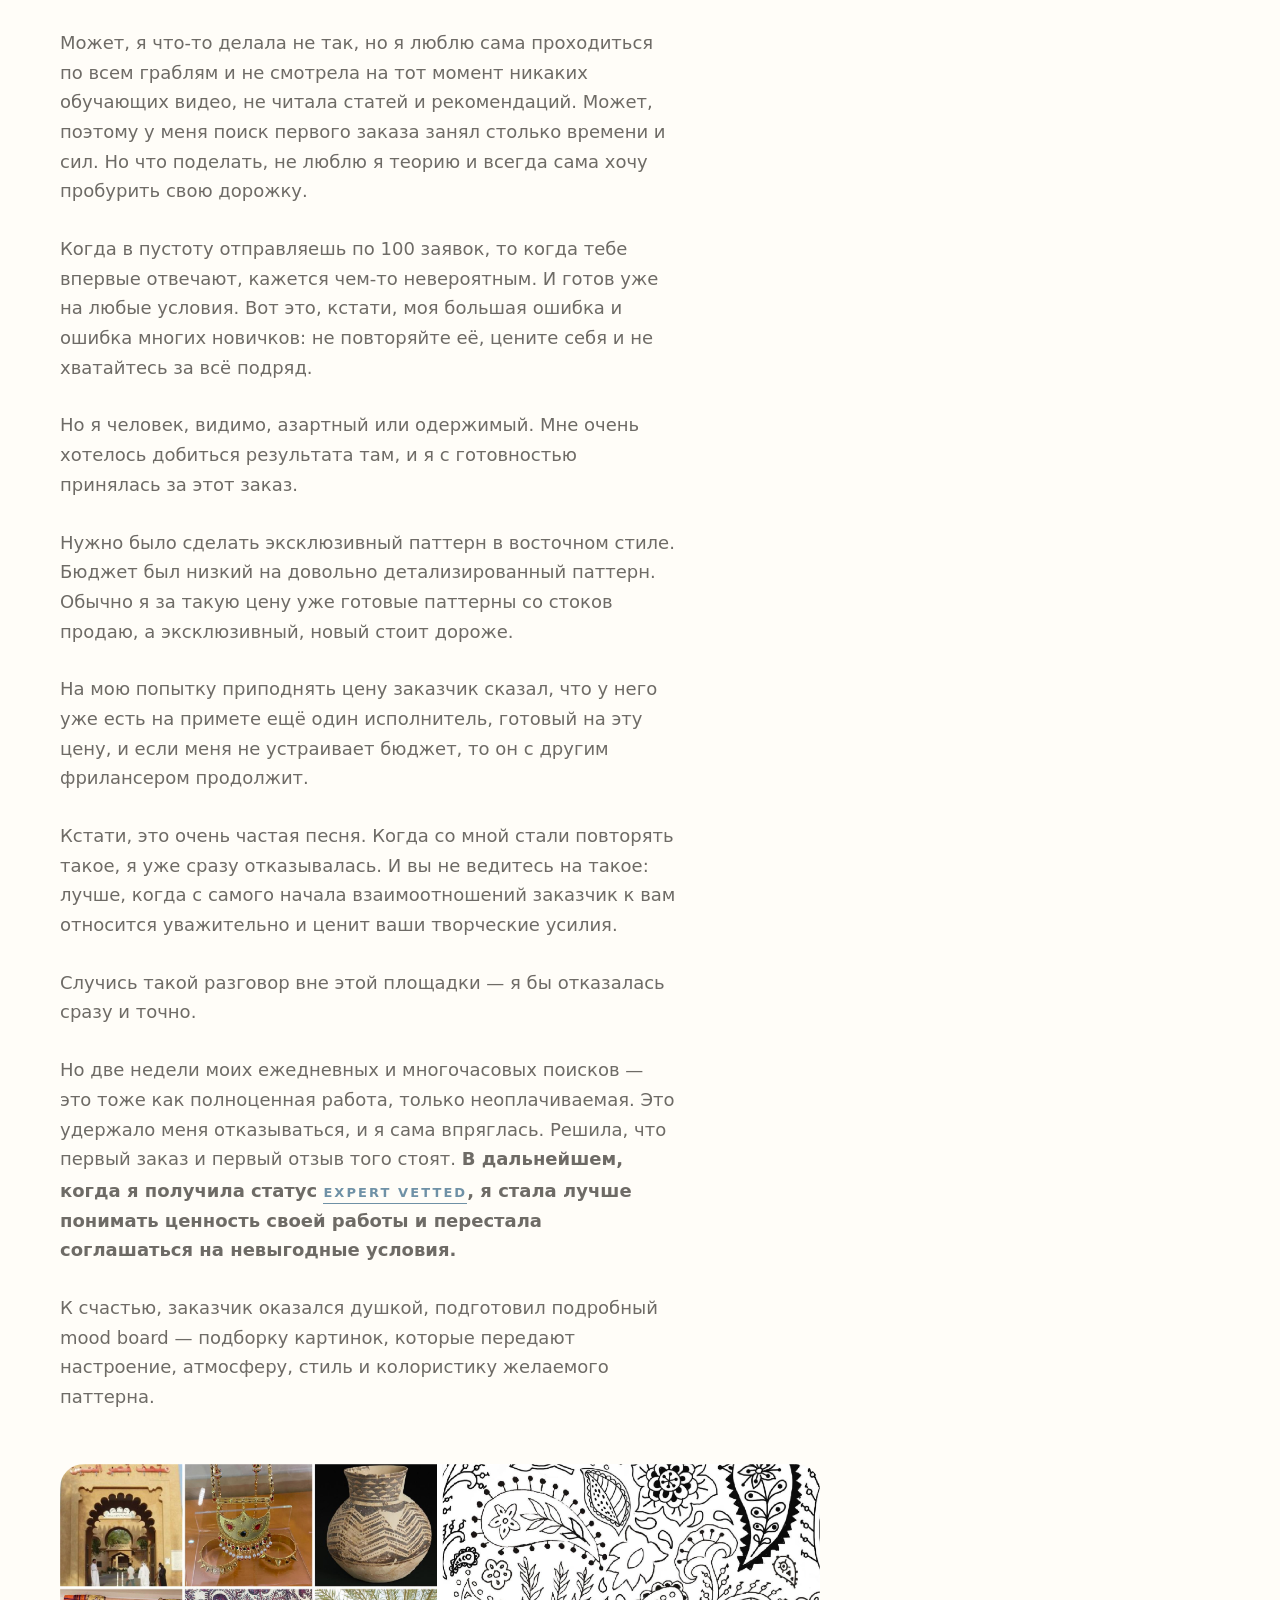
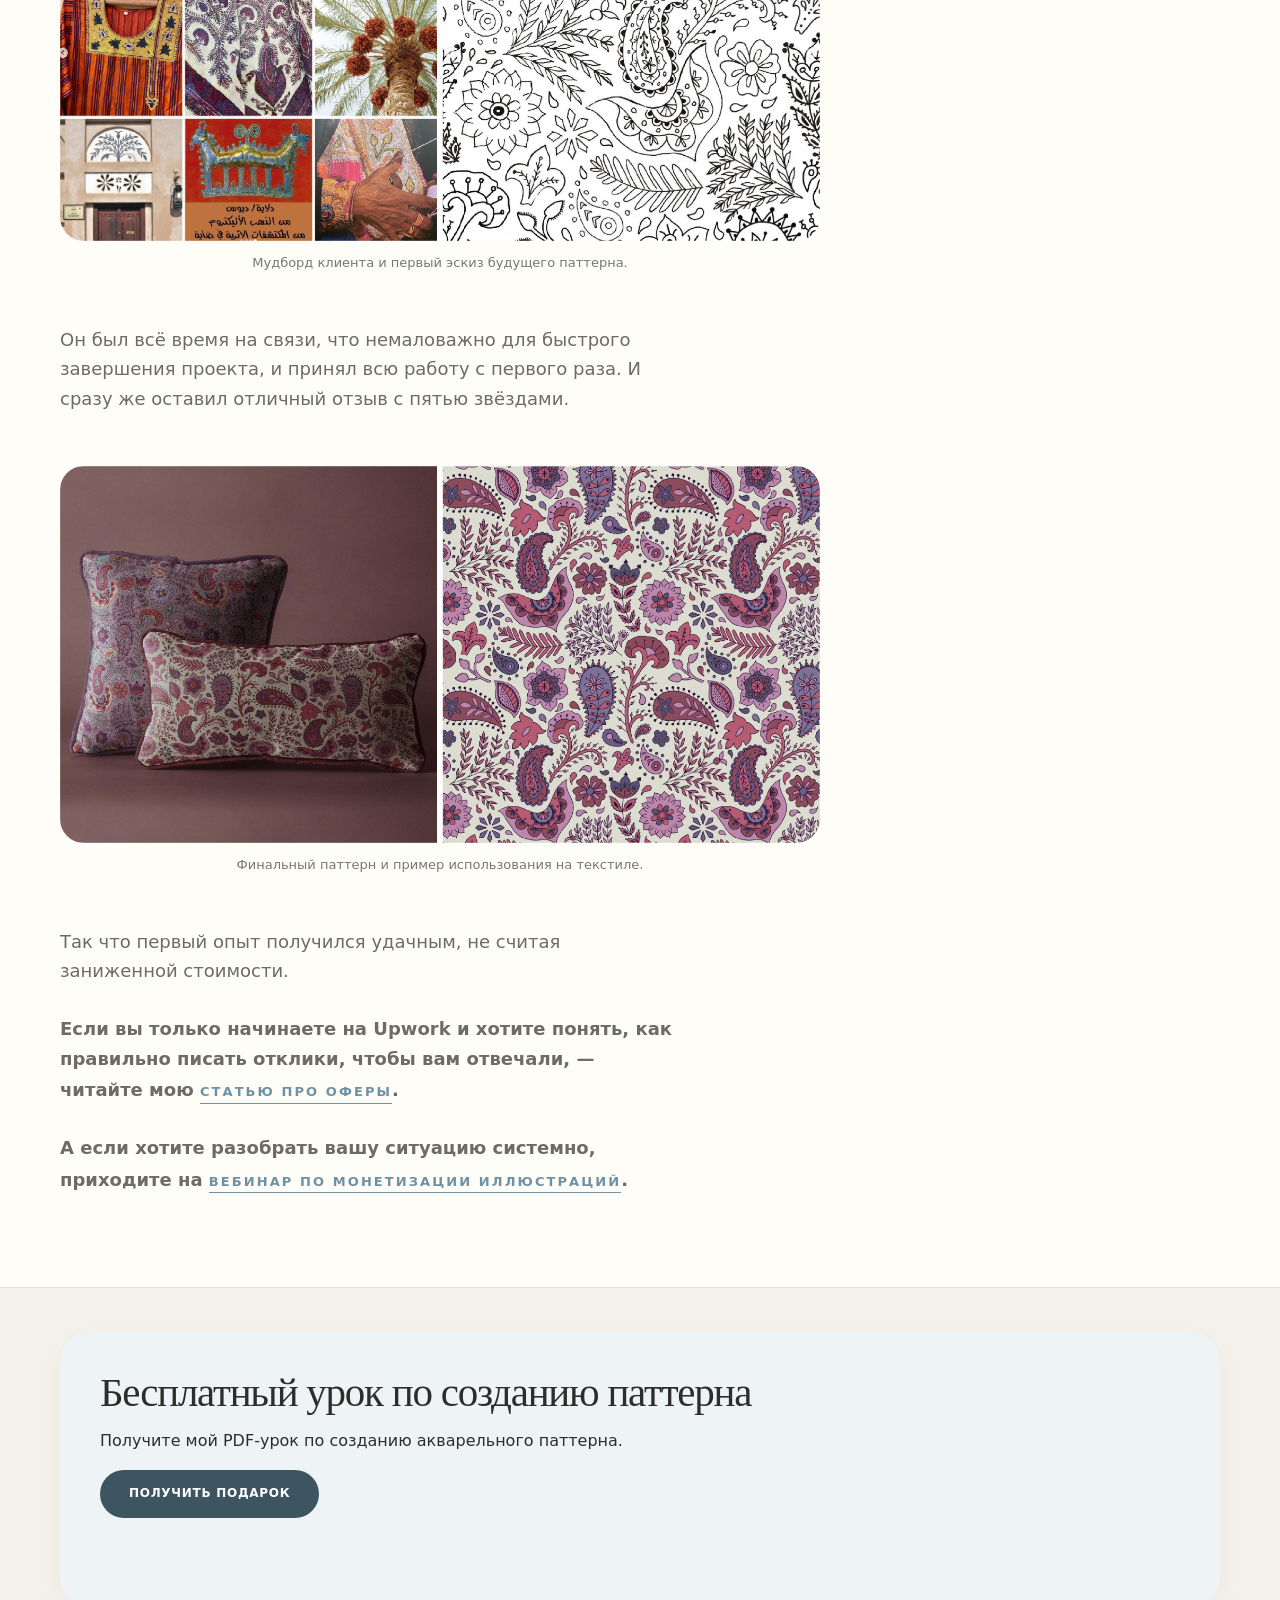
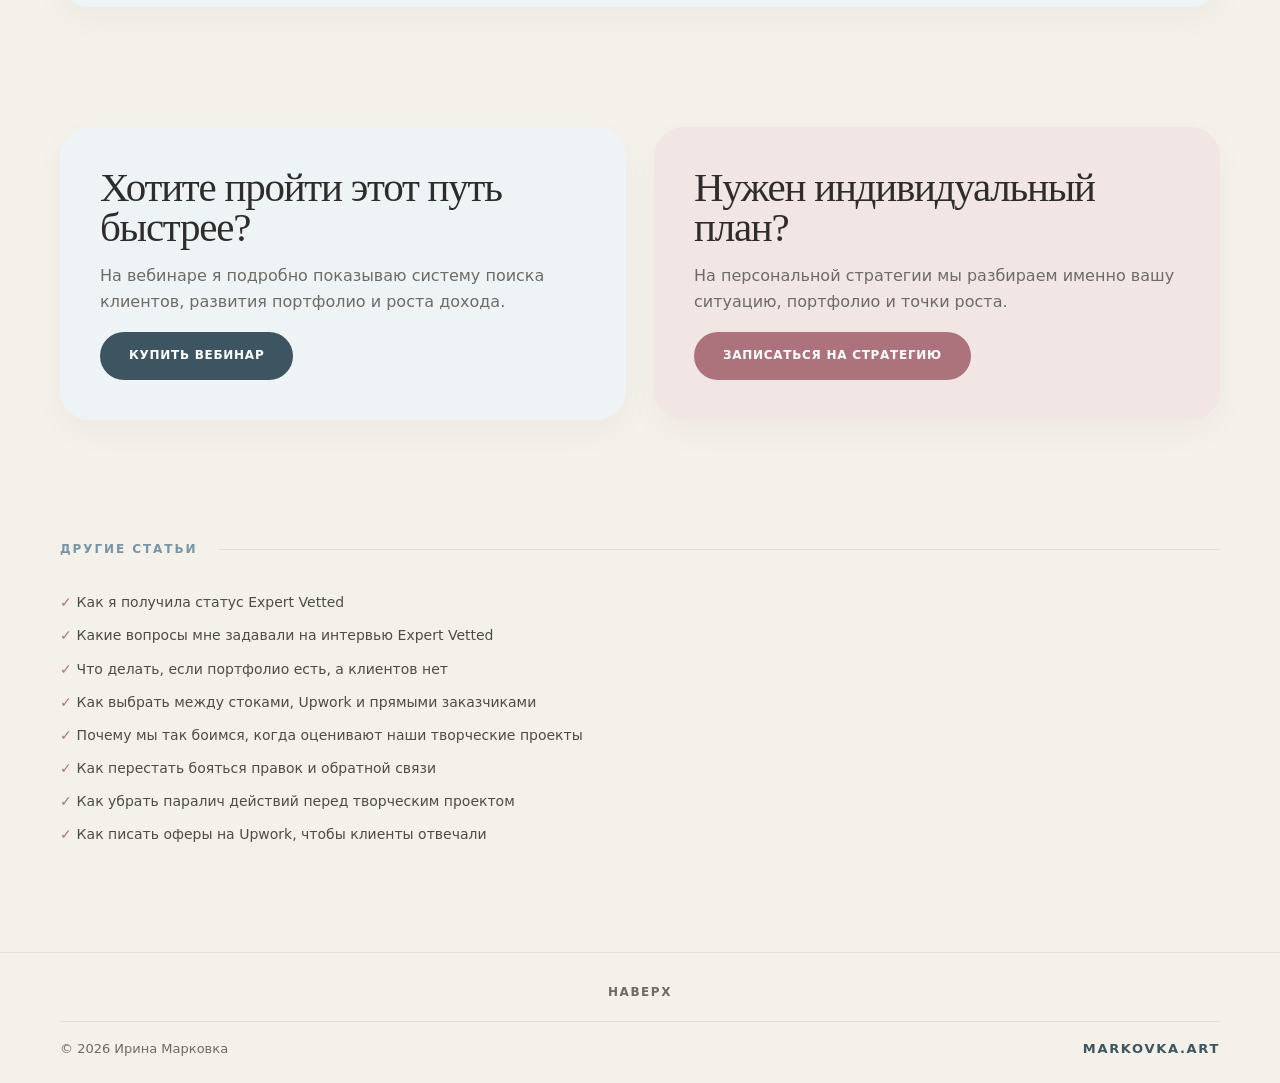
==== commit 3b53e1df: "обновления кнопки-наверх- обновления кнопки-наверх- по всем статьям, перелинковка, вставка гугл иден" ====
--- a/article-01.html
+++ b/article-01.html
@@ -60,7 +60,7 @@
 </p>
 
 <p>
-Шла вторая неделя как я зарегистрировала там аккаунт фрилансера. Я отправляла свои первые отклики (proposals) и тратила без конца заканчивающиеся коннекты.
+Шла вторая неделя как я зарегистрировала там аккаунт фрилансера. Я отправляла свои первые отклики (proposals) и тратила без конца заканчивающиеся коннекты. <strong>О том, как правильно писать отклики, чтобы вам отвечали, я рассказываю в <a class="text-link" href="article-09.html">отдельной статье</a>.</strong>
 </p>
 
 <p>
@@ -120,7 +120,7 @@
 </p>
 
 <p>
-Но две недели моих ежедневных и многочасовых поисков — это тоже как полноценная работа, только неоплачиваемая. Это удержало меня отказываться, и я сама впряглась. Решила, что первый заказ и первый отзыв того стоят.
+Но две недели моих ежедневных и многочасовых поисков — это тоже как полноценная работа, только неоплачиваемая. Это удержало меня отказываться, и я сама впряглась. Решила, что первый заказ и первый отзыв того стоят. <strong>В дальнейшем, когда я получила статус <a class="text-link" href="article-02.html">Expert Vetted</a>, я стала лучше понимать ценность своей работы и перестала соглашаться на невыгодные условия.</strong>
 </p>
 
 <p>
@@ -256,26 +256,34 @@
 </main>
 
 <footer class="footer">
-<div class="container footer-inner">
-
-<!-- ДУБЛИРУЮЩАЯ НАВИГАЦИЯ (ВЕРТИКАЛЬНАЯ, СЛЕВА) -->
-<div class="footer-nav-vertical">
-  <a href="index.html">Главная</a>
-  <a href="webinar.html">Вебинар</a>
-  <a href="strategy.html">Персональная стратегия</a>
-  <a href="articles.html">Статьи</a>
-  <a href="index.html#reviews">Отзывы</a>
-  <a href="index.html#about">Обо мне</a>
-</div>
-
-<!-- КОПИРАЙТ -->
-<div class="footer-bottom">
-  <span>© 2026 Ирина Марковка</span>
-  <a href="https://markovka.art" target="_blank" rel="noopener noreferrer">Markovka.art</a>
-</div>
-
-</div>
+  <div class="container">
+
+    <!-- ССЫЛКА "НАВЕРХ" — ПРОСТО ТЕКСТ -->
+    <div class="footer-top">
+      <a href="#" class="back-to-top" aria-label="Наверх">Наверх</a>
+    </div>
+
+    <!-- КОПИРАЙТ -->
+    <div class="footer-bottom">
+      <span>© 2026 Ирина Марковка</span>
+      <a href="https://markovka.art" target="_blank" rel="noopener noreferrer">Markovka.art</a>
+    </div>
+
+  </div>
 </footer>
+
+<!-- ПЛАВНАЯ ПРОКРУТКА -->
+<script>
+document.addEventListener('DOMContentLoaded', function() {
+  const backToTop = document.querySelector('.back-to-top');
+  if (backToTop) {
+    backToTop.addEventListener('click', function(e) {
+      e.preventDefault();
+      window.scrollTo({ top: 0, behavior: 'smooth' });
+    });
+  }
+});
+</script>
 
 </body>
 </html>
--- a/style.css
+++ b/style.css
@@ -1,436 +1,684 @@
-:root{
-  --bg:#f4f0ea;
-  --paper:#fffdf8;
-  --paper-soft:#fbf7f0;
-  --paper-blue:#eef4f5;
-  --ink:#2e2d2c;
-  --muted:#6e6b66;
-  --blue:#3c5561;
-  --blue-light:#7894a7;
-  --rose:#ad737c;
-  --rose-soft:#f1e6e4;
-  --line:#e5ded3;
-  --radius:36px;
-  --shadow:0 24px 60px rgba(53,45,36,.06);
-}
-
-*{box-sizing:border-box}
-html{scroll-behavior:smooth}
-body{
-  margin:0;
-  background:var(--bg);
-  color:var(--ink);
-  font-family:Inter,system-ui,-apple-system,BlinkMacSystemFont,"Segoe UI",sans-serif;
-  line-height:1.65;
-  -webkit-font-smoothing:antialiased;
-}
-a{color:inherit;text-decoration:none}
-img{max-width:100%;display:block}
-.container{width:min(1160px,calc(100% - 56px));margin:0 auto}
-
-.site-header{
-  height:86px;
-  display:grid;
-  grid-template-columns:auto 1fr auto;
-  align-items:center;
-  gap:32px;
-  padding:0 min(64px,5vw);
-}
-.brand img{width:190px;height:auto}
-.nav{
-  display:flex;
-  justify-content:center;
-  gap:30px;
-  color:#3b5360;
-  font-size:11px;
-  font-weight:800;
-  letter-spacing:.18em;
-  text-transform:uppercase;
-}
-.nav a:hover{color:var(--rose)}
-.header-link{
-  display:inline-flex;
-  align-items:center;
-  justify-content:center;
-  min-width:138px;
-  height:40px;
-  padding:0 20px;
-  border-radius:999px;
-  color:white;
-  font-size:11px;
-  font-weight:800;
-  letter-spacing:.14em;
-  text-transform:uppercase;
-  background:var(--blue);
-}
-
-.hero{padding:50px 0 34px}
-.hero-card{
-  display:grid;
-  grid-template-columns:1.02fr .98fr;
-  gap:76px;
-  align-items:center;
-  background:var(--paper);
-  border-radius:42px;
-  padding:68px 62px 64px;
-  box-shadow:var(--shadow);
-}
-.eyebrow,.card-eyebrow{
-  margin:0 0 24px;
-  color:var(--blue-light);
-  font-size:12px;
-  font-weight:800;
-  letter-spacing:.16em;
-  text-transform:uppercase;
-}
-.card-eyebrow{color:var(--rose);margin-bottom:26px}
-h1,h2{
-  font-family:"Cormorant Garamond",Georgia,serif;
-  font-weight:500;
-  line-height:.98;
-  margin:0;
-  color:var(--ink);
-}
-h1{font-size:clamp(58px,6.2vw,92px);letter-spacing:-.04em}
-h2{font-size:clamp(34px,3.2vw,48px);letter-spacing:-.03em}
-
-.lead{font-weight:700;font-size:20px;line-height:1.5;max-width:500px;margin:32px 0 0}
-.body-text{color:var(--muted);font-size:16px;max-width:520px;margin:22px 0 0}
-.keywords{display:none}
-
-.actions{display:flex;flex-wrap:wrap;gap:16px;margin-top:30px}
-.button{
-  display:inline-flex;
-  align-items:center;
-  justify-content:center;
-  min-height:48px;
-  padding:0 28px;
-  border-radius:999px;
-  border:1px solid transparent;
-  font-size:12px;
-  font-weight:900;
-  letter-spacing:.06em;
-  text-transform:uppercase;
-  transition:.2s ease;
-}
-.button:hover{transform:translateY(-1px)}
-.button.dark{background:var(--blue);color:white}
-.button.light{background:transparent;color:var(--rose);border-color:#d9c7c6}
-.button.rose{background:var(--rose);color:white}
-
-.hero-image{overflow:hidden;align-self:stretch;min-height:610px}
-.hero-image img{
-  width:100%;
-  height:100%;
-  min-height:610px;
-  object-fit:cover;
-  object-position:52% 50%;
-}
-
-.features{padding:0 0 94px}
-.feature-card{
-  display:grid;
-  grid-template-columns:repeat(6,1fr);
-  gap:18px;
-  background:var(--paper);
-  border-radius:28px;
-  box-shadow:0 20px 46px rgba(53,45,36,.045);
-  padding:22px 24px;
-}
-.feature-item{
-  display:block;
-  padding:12px 8px;
-}
-.feature-item:before{display:none}
-.feature-item span{
-  display:block;
-  font-size:16px;
-  font-weight:800;
-  line-height:1.3;
-  color:#3b3c3d;
-}
-.feature-item small{
-  display:block;
-  margin-top:6px;
-  color:var(--muted);
-  font-size:12px;
-}
-
-.section{padding:44px 0 76px}
-.section-label{display:flex;align-items:center;gap:22px;margin-bottom:32px}
-.section-label span{
-  color:var(--blue-light);
-  font-size:12px;
-  font-weight:900;
-  letter-spacing:.16em;
-  text-transform:uppercase;
-}
-.section-label:after{content:"";height:1px;background:var(--line);flex:1}
-
-.product-grid{display:grid;grid-template-columns:1fr 1fr;gap:26px}
-.product{
-  min-height:410px;
-  padding:44px 34px 36px;
-  border-radius:32px;
-  background:var(--paper);
-  box-shadow:0 10px 34px rgba(53,45,36,.035);
-}
-.product-strategy{background:var(--rose-soft)}
-.product-price{
-  font-family:"Cormorant Garamond",Georgia,serif;
-  font-size:48px;
-  line-height:1;
-  margin:18px 0 10px;
-  color:var(--rose);
-}
-.product-text{max-width:470px;color:var(--muted);margin:28px 0 26px}
-.columns-list,.simple-list{list-style:none;padding:0;margin:0 0 30px;color:#4e4c49;font-size:14px}
-.columns-list{display:grid;grid-template-columns:1fr 1fr;gap:10px 28px}
-.simple-list{display:grid;gap:10px}
-.columns-list li:before,.simple-list li:before{content:"✓ ";color:var(--rose);font-weight:900}
-
-.reviews-grid{display:grid;grid-template-columns:repeat(3,1fr);gap:24px}
-blockquote{
-  margin:0;
-  padding:32px 30px 28px;
-  background:var(--paper);
-  border-radius:26px;
-  box-shadow:0 10px 30px rgba(53,45,36,.035);
-}
-blockquote p{margin:0;font-family:"Cormorant Garamond",Georgia,serif;font-size:27px;line-height:1.28;color:#383431}
-blockquote footer{margin-top:22px;color:var(--rose);font-size:13px;font-weight:800}
-
-.about-card{
-  display:grid;
-  grid-template-columns:.78fr 1.22fr;
-  gap:44px;
-  align-items:center;
-  background:var(--paper);
-  border-radius:34px;
-  padding:28px;
-  box-shadow:var(--shadow);
-}
-.about-image{overflow:hidden;border-radius:28px}
-.about-image img{width:100%;height:520px;object-fit:cover;object-position:52% 48%}
-.role{margin:16px 0 24px;color:var(--rose);font-size:13px;font-weight:900;letter-spacing:.12em;text-transform:uppercase}
-.about-lead{font-family:"Cormorant Garamond",Georgia,serif;font-size:30px;line-height:1.1;margin:0 0 20px;color:#514842}
-.about-copy{padding-right:46px}
-.about-copy p:not(.eyebrow):not(.role):not(.about-lead){color:var(--muted);max-width:640px}
-.stats{display:grid;grid-template-columns:1fr 1fr;gap:14px 56px;margin-top:26px;color:var(--blue)}
-.stats strong{font-size:14px}
-
-.final-grid{display:grid;grid-template-columns:1fr 1fr;gap:28px}
-.telegram-card,.portfolio-card{
-  min-height:275px;
-  padding:40px;
-  border-radius:30px;
-  background:var(--paper);
-  box-shadow:0 12px 34px rgba(53,45,36,.035);
-}
-.telegram-card{background:var(--paper-blue)}
-.portfolio-card{background:var(--rose-soft)}
-.round-icon{
-  width:46px;
-  height:46px;
-  border-radius:50%;
-  display:grid;
-  place-items:center;
-  margin-bottom:28px;
-  background:#d9e6eb;
-  color:var(--blue);
-  font-weight:900;
-}
-.final-grid p{color:var(--muted);max-width:520px}
-
-/* ARTICLES */
-.articles-hero{
-  padding:76px 0 64px;
-  border-bottom:1px solid var(--line);
-  background:var(--paper);
-}
-.articles-hero h1{
-  font-size:clamp(56px,6vw,86px);
-  max-width:820px;
-}
-.articles-hero p{
-  max-width:620px;
-  color:var(--muted);
-  font-size:18px;
-  margin:26px 0 0;
-}
-.articles-grid{
-  display:grid;
-  grid-template-columns:repeat(3,1fr);
-  gap:68px 40px;
-  padding:68px 0 96px;
-}
-.article-card{display:block}
-.article-card-link{display:block}
-.article-cover{
-  position:relative;
-  width:100%;
-  aspect-ratio:1.52 / 1;
-  overflow:hidden;
-  margin-bottom:22px;
-  background:#eef4f5;
-}
-.article-cover img{
-  width:100%;
-  height:100%;
-  object-fit:cover;
-  margin-bottom:0;
-}
-.article-cover-label{
-  position:absolute;
-  left:50%;
-  top:50%;
-  transform:translate(-50%,-50%);
-  width:76%;
-  display:flex;
-  flex-direction:column;
-  align-items:center;
-  justify-content:center;
-  text-align:center;
-  padding:24px 26px 26px;
-  background:rgba(255,253,248,.88);
-  box-shadow:0 10px 26px rgba(53,45,36,.055);
-}
-.article-cover-label span{
-  margin-bottom:12px;
-  color:var(--blue-light);
-  font-size:10px;
-  font-weight:700;
-  letter-spacing:.22em;
-  text-transform:uppercase;
-}
-.article-cover-label strong{
-  max-width:92%;
-  font-family:"Cormorant Garamond",Georgia,serif;
-  font-size:23px;
-  font-weight:400;
-  line-height:1.08;
-  letter-spacing:-.01em;
-  color:var(--ink);
-}
-.article-meta{
-  margin-top:22px;
-  margin-bottom:14px;
-  color:var(--blue-light);
-  font-size:11px;
-  font-weight:700;
-  letter-spacing:.2em;
-  text-transform:uppercase;
-}
-
-/* ===== УВЕЛИЧЕННЫЕ ЗАГОЛОВКИ В КАРТОЧКАХ СТАТЕЙ ===== */
-.article-card h2{
-  font-size:38px !important;
-  line-height:1.08 !important;
-  margin:0 0 16px !important;
-}
-
-.article-card h2 a{
-  font-size:38px !important;
-  line-height:1.08 !important;
-  color:var(--ink);
-  border-bottom:0;
-  padding-bottom:0;
-  text-transform:none;
-  letter-spacing:-.02em;
-}
-
-.article-card p{
-  color:var(--muted);
-  font-size:16px;
-  line-height:1.65;
-  max-width:92%;
-  margin:0 0 20px;
-}
-.article-card a{
-  color:var(--blue);
-  font-size:12px;
-  font-weight:800;
-  letter-spacing:.16em;
-  text-transform:uppercase;
-  border-bottom:1px solid currentColor;
-  padding-bottom:5px;
-}
-.article-card > a:last-child{
-  display:inline-block;
-  margin-top:6px;
-  color:var(--blue-light);
-  font-size:12px;
-  font-weight:700;
-  letter-spacing:.18em;
-}
-.article-card h2 a:hover{color:var(--rose)}
-
-.footer{border-top:1px solid var(--line);padding:30px 0;color:var(--muted);font-size:13px}
-.footer-inner{display:flex;justify-content:space-between;align-items:center}
-.footer a{font-weight:900;letter-spacing:.13em;text-transform:uppercase;color:var(--blue)}
-
-@media(max-width:1020px){
-  .site-header{grid-template-columns:auto auto}
-  .nav{display:none}
-  .hero-card{grid-template-columns:1fr;gap:40px}
-  .hero-image{order:-1;min-height:auto}
-  .hero-image img{min-height:auto;aspect-ratio:4/3}
-  .feature-card{grid-template-columns:repeat(3,1fr)}
-  .product-grid,.reviews-grid,.about-card,.final-grid{grid-template-columns:1fr}
-  .articles-grid{grid-template-columns:1fr 1fr}
-  .about-copy{padding-right:0}
-}
-
-@media(max-width:640px){
-  .container{width:calc(100% - 32px)}
-  .site-header{height:auto;padding:16px 16px}
-  .brand img{width:155px}
-  .header-link{font-size:10px;min-width:118px}
-  .hero{padding-top:20px}
-  .hero-card{padding:22px;border-radius:28px;gap:28px}
-  h1{font-size:48px}
-  h2{font-size:36px}
-  .lead{font-size:18px}
-  .actions{display:grid}
-  .button{width:100%;padding:0 18px}
-  .hero-image img{aspect-ratio:4/5;object-position:54% 50%}
-  .features{padding-bottom:48px}
-  .feature-card{grid-template-columns:1fr 1fr;border-radius:22px;padding:18px}
-  .feature-item{padding:10px 0}
-  .section{padding:34px 0 52px}
-  .product{padding:28px 24px;border-radius:24px}
-  .columns-list{grid-template-columns:1fr}
-  blockquote p{font-size:23px}
-  .about-card{padding:20px;border-radius:26px}
-  .about-image img{height:auto;aspect-ratio:4/5}
-  .stats{grid-template-columns:1fr;gap:10px}
-  .telegram-card,.portfolio-card{padding:28px;border-radius:24px}
-  .articles-hero{padding:46px 0 40px}
-  .articles-grid{grid-template-columns:1fr;gap:46px;padding:44px 0 72px}
-  .article-cover-label strong{font-size:23px}
-  .footer-inner{display:grid;gap:10px}
-
-  /* ===== УВЕЛИЧЕННЫЕ ЗАГОЛОВКИ НА МОБИЛЬНЫХ ===== */
-  .article-card h2{
-    font-size:30px !important;
-  }
-  .article-card h2 a{
-    font-size:30px !important;
-  }
-}
-
-.strategy-price-card .small-note {
-    font-size: 15px;
-    color: #7d7a74;
-    line-height: 1.55;
-    max-width: 640px;
-    margin-top: 32px;
-    margin-bottom: 28px;
-}
+:root {
+  --bg: #f4f0ea;
+  --paper: #fffdf8;
+  --paper-soft: #fbf7f0;
+  --paper-blue: #eef4f5;
+  --ink: #2e2d2c;
+  --muted: #6e6b66;
+  --blue: #3c5561;
+  --blue-light: #7894a7;
+  --rose: #ad737c;
+  --rose-soft: #f1e6e4;
+  --line: #e5ded3;
+  --radius: 36px;
+  --shadow: 0 24px 60px rgba(53, 45, 36, .06);
+}
+
+* {
+  box-sizing: border-box;
+}
+html {
+  scroll-behavior: smooth;
+}
+body {
+  margin: 0;
+  background: var(--bg);
+  color: var(--ink);
+  font-family: Inter, system-ui, -apple-system, BlinkMacSystemFont, "Segoe UI", sans-serif;
+  line-height: 1.65;
+  -webkit-font-smoothing: antialiased;
+}
+a {
+  color: inherit;
+  text-decoration: none;
+}
+img {
+  max-width: 100%;
+  display: block;
+}
+.container {
+  width: min(1160px, calc(100% - 56px));
+  margin: 0 auto;
+}
+
+/* ===== ШАПКА ===== */
+.site-header {
+  height: 86px;
+  display: grid;
+  grid-template-columns: auto 1fr auto;
+  align-items: center;
+  gap: 32px;
+  padding: 0 min(64px, 5vw);
+}
+.brand img {
+  width: 190px;
+  height: auto;
+}
+.nav {
+  display: flex;
+  justify-content: center;
+  gap: 30px;
+  color: #3b5360;
+  font-size: 11px;
+  font-weight: 800;
+  letter-spacing: .18em;
+  text-transform: uppercase;
+}
+.nav a:hover {
+  color: var(--rose);
+}
+.header-link {
+  display: inline-flex;
+  align-items: center;
+  justify-content: center;
+  min-width: 138px;
+  height: 40px;
+  padding: 0 20px;
+  border-radius: 999px;
+  color: white;
+  font-size: 11px;
+  font-weight: 800;
+  letter-spacing: .14em;
+  text-transform: uppercase;
+  background: var(--blue);
+}
+
+/* ===== ГЕРОЙ ===== */
+.hero {
+  padding: 50px 0 34px;
+}
+.hero-card {
+  display: grid;
+  grid-template-columns: 1.02fr .98fr;
+  gap: 76px;
+  align-items: center;
+  background: var(--paper);
+  border-radius: 42px;
+  padding: 68px 62px 64px;
+  box-shadow: var(--shadow);
+}
+.eyebrow,
+.card-eyebrow {
+  margin: 0 0 24px;
+  color: var(--blue-light);
+  font-size: 12px;
+  font-weight: 800;
+  letter-spacing: .16em;
+  text-transform: uppercase;
+}
+.card-eyebrow {
+  color: var(--rose);
+  margin-bottom: 26px;
+}
+h1,
+h2 {
+  font-family: "Cormorant Garamond", Georgia, serif;
+  font-weight: 500;
+  line-height: .98;
+  margin: 0;
+  color: var(--ink);
+}
+h1 {
+  font-size: clamp(58px, 6.2vw, 92px);
+  letter-spacing: -.04em;
+}
+h2 {
+  font-size: clamp(34px, 3.2vw, 48px);
+  letter-spacing: -.03em;
+}
+
+.lead {
+  font-weight: 700;
+  font-size: 20px;
+  line-height: 1.5;
+  max-width: 500px;
+  margin: 32px 0 0;
+}
+.body-text {
+  color: var(--muted);
+  font-size: 16px;
+  max-width: 520px;
+  margin: 22px 0 0;
+}
+.keywords {
+  display: none;
+}
+
+.actions {
+  display: flex;
+  flex-wrap: wrap;
+  gap: 16px;
+  margin-top: 30px;
+}
+.button {
+  display: inline-flex;
+  align-items: center;
+  justify-content: center;
+  min-height: 48px;
+  padding: 0 28px;
+  border-radius: 999px;
+  border: 1px solid transparent;
+  font-size: 12px;
+  font-weight: 900;
+  letter-spacing: .06em;
+  text-transform: uppercase;
+  transition: .2s ease;
+}
+.button:hover {
+  transform: translateY(-1px);
+}
+.button.dark {
+  background: var(--blue);
+  color: white;
+}
+.button.light {
+  background: transparent;
+  color: var(--rose);
+  border-color: #d9c7c6;
+}
+.button.rose {
+  background: var(--rose);
+  color: white;
+}
+
+.hero-image {
+  overflow: hidden;
+  align-self: stretch;
+  min-height: 610px;
+}
+.hero-image img {
+  width: 100%;
+  height: 100%;
+  min-height: 610px;
+  object-fit: cover;
+  object-position: 52% 50%;
+}
+
+/* ===== БЛОКИ ===== */
+.features {
+  padding: 0 0 94px;
+}
+.feature-card {
+  display: grid;
+  grid-template-columns: repeat(6, 1fr);
+  gap: 18px;
+  background: var(--paper);
+  border-radius: 28px;
+  box-shadow: 0 20px 46px rgba(53, 45, 36, .045);
+  padding: 22px 24px;
+}
+.feature-item {
+  display: block;
+  padding: 12px 8px;
+}
+.feature-item:before {
+  display: none;
+}
+.feature-item span {
+  display: block;
+  font-size: 16px;
+  font-weight: 800;
+  line-height: 1.3;
+  color: #3b3c3d;
+}
+.feature-item small {
+  display: block;
+  margin-top: 6px;
+  color: var(--muted);
+  font-size: 12px;
+}
+
+.section {
+  padding: 44px 0 76px;
+}
+.section-label {
+  display: flex;
+  align-items: center;
+  gap: 22px;
+  margin-bottom: 32px;
+}
+.section-label span {
+  color: var(--blue-light);
+  font-size: 12px;
+  font-weight: 900;
+  letter-spacing: .16em;
+  text-transform: uppercase;
+}
+.section-label:after {
+  content: "";
+  height: 1px;
+  background: var(--line);
+  flex: 1;
+}
+
+.product-grid {
+  display: grid;
+  grid-template-columns: 1fr 1fr;
+  gap: 26px;
+}
+.product {
+  min-height: 410px;
+  padding: 44px 34px 36px;
+  border-radius: 32px;
+  background: var(--paper);
+  box-shadow: 0 10px 34px rgba(53, 45, 36, .035);
+}
+.product-strategy {
+  background: var(--rose-soft);
+}
+.product-price {
+  font-family: "Cormorant Garamond", Georgia, serif;
+  font-size: 48px;
+  line-height: 1;
+  margin: 18px 0 10px;
+  color: var(--rose);
+}
+.product-text {
+  max-width: 470px;
+  color: var(--muted);
+  margin: 28px 0 26px;
+}
+.columns-list,
+.simple-list {
+  list-style: none;
+  padding: 0;
+  margin: 0 0 30px;
+  color: #4e4c49;
+  font-size: 14px;
+}
+.columns-list {
+  display: grid;
+  grid-template-columns: 1fr 1fr;
+  gap: 10px 28px;
+}
+.simple-list {
+  display: grid;
+  gap: 10px;
+}
+.columns-list li:before,
+.simple-list li:before {
+  content: "✓ ";
+  color: var(--rose);
+  font-weight: 900;
+}
+
+.reviews-grid {
+  display: grid;
+  grid-template-columns: repeat(3, 1fr);
+  gap: 24px;
+}
+blockquote {
+  margin: 0;
+  padding: 32px 30px 28px;
+  background: var(--paper);
+  border-radius: 26px;
+  box-shadow: 0 10px 30px rgba(53, 45, 36, .035);
+}
+blockquote p {
+  margin: 0;
+  font-family: "Cormorant Garamond", Georgia, serif;
+  font-size: 27px;
+  line-height: 1.28;
+  color: #383431;
+}
+blockquote footer {
+  margin-top: 22px;
+  color: var(--rose);
+  font-size: 13px;
+  font-weight: 800;
+}
+
+.about-card {
+  display: grid;
+  grid-template-columns: .78fr 1.22fr;
+  gap: 44px;
+  align-items: center;
+  background: var(--paper);
+  border-radius: 34px;
+  padding: 28px;
+  box-shadow: var(--shadow);
+}
+.about-image {
+  overflow: hidden;
+  border-radius: 28px;
+}
+.about-image img {
+  width: 100%;
+  height: 520px;
+  object-fit: cover;
+  object-position: 52% 48%;
+}
+.role {
+  margin: 16px 0 24px;
+  color: var(--rose);
+  font-size: 13px;
+  font-weight: 900;
+  letter-spacing: .12em;
+  text-transform: uppercase;
+}
+.about-lead {
+  font-family: "Cormorant Garamond", Georgia, serif;
+  font-size: 30px;
+  line-height: 1.1;
+  margin: 0 0 20px;
+  color: #514842;
+}
+.about-copy {
+  padding-right: 46px;
+}
+.about-copy p:not(.eyebrow):not(.role):not(.about-lead) {
+  color: var(--muted);
+  max-width: 640px;
+}
+.stats {
+  display: grid;
+  grid-template-columns: 1fr 1fr;
+  gap: 14px 56px;
+  margin-top: 26px;
+  color: var(--blue);
+}
+.stats strong {
+  font-size: 14px;
+}
+
+.final-grid {
+  display: grid;
+  grid-template-columns: 1fr 1fr;
+  gap: 28px;
+}
+.telegram-card,
+.portfolio-card {
+  min-height: 275px;
+  padding: 40px;
+  border-radius: 30px;
+  background: var(--paper);
+  box-shadow: 0 12px 34px rgba(53, 45, 36, .035);
+}
+.telegram-card {
+  background: var(--paper-blue);
+}
+.portfolio-card {
+  background: var(--rose-soft);
+}
+.round-icon {
+  width: 46px;
+  height: 46px;
+  border-radius: 50%;
+  display: grid;
+  place-items: center;
+  margin-bottom: 28px;
+  background: #d9e6eb;
+  color: var(--blue);
+  font-weight: 900;
+}
+.final-grid p {
+  color: var(--muted);
+  max-width: 520px;
+}
+
+/* ===== СТАТЬИ (ОБЩИЙ РАЗДЕЛ) ===== */
+.articles-hero {
+  padding: 76px 0 64px;
+  border-bottom: 1px solid var(--line);
+  background: var(--paper);
+}
+.articles-hero h1 {
+  font-size: clamp(56px, 6vw, 86px);
+  max-width: 820px;
+}
+.articles-hero p {
+  max-width: 620px;
+  color: var(--muted);
+  font-size: 18px;
+  margin: 26px 0 0;
+}
+.articles-grid {
+  display: grid;
+  grid-template-columns: repeat(3, 1fr);
+  gap: 68px 40px;
+  padding: 68px 0 96px;
+}
+.article-card {
+  display: block;
+}
+.article-card-link {
+  display: block;
+}
+.article-cover {
+  position: relative;
+  width: 100%;
+  aspect-ratio: 1.52 / 1;
+  overflow: hidden;
+  margin-bottom: 22px;
+  background: #eef4f5;
+}
+.article-cover img {
+  width: 100%;
+  height: 100%;
+  object-fit: cover;
+  margin-bottom: 0;
+}
+.article-cover-label {
+  position: absolute;
+  left: 50%;
+  top: 50%;
+  transform: translate(-50%, -50%);
+  width: 76%;
+  display: flex;
+  flex-direction: column;
+  align-items: center;
+  justify-content: center;
+  text-align: center;
+  padding: 24px 26px 26px;
+  background: rgba(255, 253, 248, .88);
+  box-shadow: 0 10px 26px rgba(53, 45, 36, .055);
+}
+.article-cover-label span {
+  margin-bottom: 12px;
+  color: var(--blue-light);
+  font-size: 10px;
+  font-weight: 700;
+  letter-spacing: .22em;
+  text-transform: uppercase;
+}
+.article-cover-label strong {
+  max-width: 92%;
+  font-family: "Cormorant Garamond", Georgia, serif;
+  font-size: 23px;
+  font-weight: 400;
+  line-height: 1.08;
+  letter-spacing: -.01em;
+  color: var(--ink);
+}
+.article-meta {
+  margin-top: 22px;
+  margin-bottom: 14px;
+  color: var(--blue-light);
+  font-size: 11px;
+  font-weight: 700;
+  letter-spacing: .2em;
+  text-transform: uppercase;
+}
+
+.article-card h2 {
+  font-size: 38px !important;
+  line-height: 1.08 !important;
+  margin: 0 0 16px !important;
+}
+.article-card h2 a {
+  font-size: 38px !important;
+  line-height: 1.08 !important;
+  color: var(--ink);
+  border-bottom: 0;
+  padding-bottom: 0;
+  text-transform: none;
+  letter-spacing: -.02em;
+}
+.article-card p {
+  color: var(--muted);
+  font-size: 16px;
+  line-height: 1.65;
+  max-width: 92%;
+  margin: 0 0 20px;
+}
+.article-card a {
+  color: var(--blue);
+  font-size: 12px;
+  font-weight: 800;
+  letter-spacing: .16em;
+  text-transform: uppercase;
+  border-bottom: 1px solid currentColor;
+  padding-bottom: 5px;
+}
+.article-card>a:last-child {
+  display: inline-block;
+  margin-top: 6px;
+  color: var(--blue-light);
+  font-size: 12px;
+  font-weight: 700;
+  letter-spacing: .18em;
+}
+.article-card h2 a:hover {
+  color: var(--rose);
+}
+
+/* ===== ТЕКСТ СТАТЬИ ===== */
+.article-text {
+  max-width: 760px;
+}
+.article-text p {
+  margin-bottom: 28px;
+}
+.article-text a:not(.text-link) {
+  color: #3c5561;
+  text-decoration: underline;
+  text-underline-offset: 2px;
+  font-weight: 600;
+}
+.article-text a:not(.text-link):hover {
+  color: #ad737c;
+}
+
+.article-image {
+  max-width: 760px;
+  margin: 52px 0;
+}
+.article-image img {
+  width: 100%;
+  display: block;
+  border-radius: 24px;
+}
+.article-image figcaption {
+  font-size: 13px;
+  line-height: 1.5;
+  color: #777;
+  margin-top: 12px;
+  text-align: center;
+}
+
+/* ===== СВЯЗАННЫЕ СТАТЬИ ===== */
+.article-related {
+  max-width: 760px;
+  margin: 0 auto 48px;
+  padding-bottom: 32px;
+  border-bottom: 1px solid rgba(38, 68, 82, 0.22);
+}
+.article-related h2 {
+  margin-bottom: 14px;
+}
+.article-related h2 a {
+  color: inherit;
+  text-decoration: none;
+}
+.article-related h2 a:hover {
+  color: #6f91a6;
+}
+
+.text-link {
+  display: inline-block;
+  margin-top: 8px;
+  color: #6f91a6;
+  font-weight: 700;
+  letter-spacing: 0.16em;
+  text-transform: uppercase;
+  font-size: 13px;
+  text-decoration: none;
+  border-bottom: 1px solid currentColor;
+}
+.text-link:hover {
+  opacity: 0.7;
+}
+
+/* ===== ФУТЕР ===== */
+.footer {
+  border-top: 1px solid var(--line);
+  padding: 30px 0 24px;
+  color: var(--muted);
+  font-size: 13px;
+}
+.footer .container {
+  display: flex;
+  flex-direction: column;
+  gap: 18px;
+}
+
+/* ССЫЛКА "НАВЕРХ" — ТОЛЬКО ТЕКСТ */
+.footer-top {
+  display: flex;
+  justify-content: center;
+}
+.back-to-top {
+  display: inline-block;
+  font-size: 12px;
+  font-weight: 700;
+  letter-spacing: .13em;
+  text-transform: uppercase;
+  color: var(--muted);
+  text-decoration: none;
+  background: transparent;
+  border: none;
+  padding: 0;
+  cursor: pointer;
+  transition: color 0.25s ease;
+}
+.back-to-top:hover {
+  color: var(--blue);
+}
+
+/* КОПИРАЙТ */
+.footer-bottom {
+  display: flex;
+  justify-content: space-between;
+  align-items: center;
+  padding-top: 16px;
+  border-top: 1px solid var(--line);
+  font-size: 13px;
+  color: var(--muted);
+}
+.footer-bottom a {
+  font-weight: 700;
+  letter-spacing: .13em;
+  text-transform: uppercase;
+  color: var(--blue);
+  text-decoration: none;
+}
+.footer-bottom a:hover {
+  color: var(--rose);
+}
+
+/* МОБИЛЬНЫЕ */
+@media (max-width: 640px) {
+  .footer-bottom {
+    flex-direction: column;
+    gap: 6px;
+    text-align: center;
+  }
+}
+
+/* ===== БУРГЕР ===== */
 .nav-toggle {
   display: none;
 }
-
 .burger {
   display: none;
   width: 34px;
@@ -440,7 +688,6 @@
   justify-content: center;
   gap: 6px;
 }
-
 .burger span {
   display: block;
   height: 2px;
@@ -449,16 +696,53 @@
   border-radius: 999px;
 }
 
-@media (max-width: 760px) {
+/* ===== АДАПТИВ ===== */
+@media(max-width:1020px) {
+  .site-header {
+    grid-template-columns: auto auto;
+  }
+  .nav {
+    display: none;
+  }
+  .hero-card {
+    grid-template-columns: 1fr;
+    gap: 40px;
+  }
+  .hero-image {
+    order: -1;
+    min-height: auto;
+  }
+  .hero-image img {
+    min-height: auto;
+    aspect-ratio: 4/3;
+  }
+  .feature-card {
+    grid-template-columns: repeat(3, 1fr);
+  }
+  .product-grid,
+  .reviews-grid,
+  .about-card,
+  .final-grid {
+    grid-template-columns: 1fr;
+  }
+  .articles-grid {
+    grid-template-columns: 1fr 1fr;
+  }
+  .about-copy {
+    padding-right: 0;
+  }
+}
+
+@media(max-width:760px) {
   .site-header {
     position: relative;
-  }
-
+    height: auto;
+    padding: 16px;
+  }
   .burger {
     display: flex;
     margin-left: auto;
   }
-
   .site-header .nav {
     display: none;
     position: absolute;
@@ -471,78 +755,131 @@
     box-shadow: var(--shadow);
     z-index: 50;
   }
-
   .site-header .nav a {
     display: block;
     padding: 12px 4px;
   }
-
-  .nav-toggle:checked ~ .nav {
+  .nav-toggle:checked~.nav {
     display: block;
   }
-
   .header-link {
     display: none;
   }
 }
 
-.article-text {
-  max-width: 760px;
-}
-
-.article-image {
-  margin: 40px 0;
-}
-
-.article-image img {
-  width: 100%;
-  border-radius: 24px;
-  display: block;
-}
-
-.article-image figcaption {
-  font-size: 14px;
-  color: #666;
-  margin-top: 10px;
-  text-align: center;
-}
-
-.articles-hero .article-text {
-  max-width: 760px;
-}
-
-.articles-hero .article-image {
-  max-width: 760px;
-  margin: 40px 0;
-}
-
-.articles-hero .article-image img {
-  width: 100%;
-  max-width: 100%;
-  border-radius: 24px;
-  display: block;
-}
-
-.article-image {
-  max-width: 760px;
-  margin: 52px 0;
-}
-
-.article-image img {
-  width: 100%;
-  display: block;
-  border-radius: 24px;
-}
-
-.article-image figcaption {
-  font-size: 13px;
-  line-height: 1.5;
-  color: #777;
-  margin-top: 12px;
-  text-align: center;
-}
-
-.article-text p {
+@media(max-width:640px) {
+  .container {
+    width: calc(100% - 32px);
+  }
+  .brand img {
+    width: 155px;
+  }
+  .header-link {
+    font-size: 10px;
+    min-width: 118px;
+  }
+  .hero {
+    padding-top: 20px;
+  }
+  .hero-card {
+    padding: 22px;
+    border-radius: 28px;
+    gap: 28px;
+  }
+  h1 {
+    font-size: 48px;
+  }
+  h2 {
+    font-size: 36px;
+  }
+  .lead {
+    font-size: 18px;
+  }
+  .actions {
+    display: grid;
+  }
+  .button {
+    width: 100%;
+    padding: 0 18px;
+  }
+  .hero-image img {
+    aspect-ratio: 4/5;
+    object-position: 54% 50%;
+  }
+  .features {
+    padding-bottom: 48px;
+  }
+  .feature-card {
+    grid-template-columns: 1fr 1fr;
+    border-radius: 22px;
+    padding: 18px;
+  }
+  .feature-item {
+    padding: 10px 0;
+  }
+  .section {
+    padding: 34px 0 52px;
+  }
+  .product {
+    padding: 28px 24px;
+    border-radius: 24px;
+  }
+  .columns-list {
+    grid-template-columns: 1fr;
+  }
+  blockquote p {
+    font-size: 23px;
+  }
+  .about-card {
+    padding: 20px;
+    border-radius: 26px;
+  }
+  .about-image img {
+    height: auto;
+    aspect-ratio: 4/5;
+  }
+  .stats {
+    grid-template-columns: 1fr;
+    gap: 10px;
+  }
+  .telegram-card,
+  .portfolio-card {
+    padding: 28px;
+    border-radius: 24px;
+  }
+  .articles-hero {
+    padding: 46px 0 40px;
+  }
+  .articles-grid {
+    grid-template-columns: 1fr;
+    gap: 46px;
+    padding: 44px 0 72px;
+  }
+  .article-cover-label strong {
+    font-size: 23px;
+  }
+  .article-card h2 {
+    font-size: 30px !important;
+  }
+  .article-card h2 a {
+    font-size: 30px !important;
+  }
+
+  /* ФУТЕР НА МОБИЛЬНЫХ */
+  .footer-bottom {
+    flex-direction: column;
+    gap: 6px;
+    text-align: center;
+  }
+}
+
+/* ===== ДОПОЛНИТЕЛЬНЫЕ КЛАССЫ ===== */
+.strategy-price-card .small-note {
+  font-size: 15px;
+  color: #7d7a74;
+  line-height: 1.55;
+  max-width: 640px;
+  margin-top: 32px;
   margin-bottom: 28px;
 }
 
@@ -552,14 +889,12 @@
   gap: 48px;
   align-items: center;
 }
-
 .hero-cover img {
   width: 100%;
   max-width: 420px;
   border-radius: 24px;
   box-shadow: 0 24px 60px rgba(20, 35, 45, 0.12);
 }
-
 .hero-price {
   margin: 22px 0 6px;
   font-family: "Cormorant Garamond", serif;
@@ -567,244 +902,58 @@
   line-height: 1;
   color: #527d9e;
 }
-
 .center-actions {
   justify-content: center;
   margin-top: 34px;
 }
 
-@media (max-width: 820px) {
+@media(max-width:820px) {
   .hero-grid {
     grid-template-columns: 1fr;
     gap: 28px;
   }
-
   .hero-copy {
     order: 1;
   }
-
   .hero-cover {
     order: 2;
   }
-
   .hero-cover img {
     max-width: 100%;
     border-radius: 18px;
   }
-
   .articles-hero {
     padding-top: 52px;
   }
-
   .articles-hero h1 {
     font-size: clamp(50px, 15vw, 78px);
     line-height: 0.95;
   }
-
   .actions {
     gap: 12px;
   }
-
   .actions .button {
     width: 100%;
     justify-content: center;
   }
 }
 
-.hero-benefits{
-  list-style:none;
-  padding:0;
-  margin:30px 0;
-}
-
-.hero-benefits li{
-  position:relative;
-  padding-left:28px;
-  margin-bottom:14px;
-  font-size:18px;
-  line-height:1.5;
-}
-
-.hero-benefits li:before{
-  content:"✓";
-  position:absolute;
-  left:0;
-  color:#5b84a8;
-  font-weight:700;
-}
-
-.article-related {
-  max-width: 760px;
-  margin: 0 auto 48px;
-  padding-bottom: 32px;
-  border-bottom: 1px solid rgba(38, 68, 82, 0.22);
-}
-
-.article-related h2 {
-  margin-bottom: 14px;
-}
-
-.article-related h2 a {
-  color: inherit;
-  text-decoration: none;
-}
-
-.article-related h2 a:hover {
-  color: #6f91a6;
-}
-
-.text-link {
-  display: inline-block;
-  margin-top: 8px;
-  color: #6f91a6;
-  font-weight: 700;
-  letter-spacing: 0.16em;
-  text-transform: uppercase;
-  font-size: 13px;
-  text-decoration: none;
-  border-bottom: 1px solid currentColor;
-}
-
-.text-link:hover {
-  opacity: 0.7;
-}
-/* ===== ВИДНЫЕ ССЫЛКИ В ТЕКСТЕ СТАТЕЙ ===== */
-.article-text a:not(.text-link) {
-    color: #3c5561;
-    text-decoration: underline;
-    text-underline-offset: 2px;
-    font-weight: 600;
-}
-
-.article-text a:not(.text-link):hover {
-    color: #ad737c;
-}
-
-/* ===== ДУБЛИРУЮЩАЯ НАВИГАЦИЯ В ФУТЕРЕ ===== */
-.footer-nav {
-  display: flex;
-  flex-wrap: wrap;
-  justify-content: center;
-  gap: 20px 32px;
-  margin-bottom: 30px;
-  padding-bottom: 24px;
-  border-bottom: 1px solid var(--line);
-}
-
-.footer-nav a {
-  font-size: 11px;
-  font-weight: 700;
-  letter-spacing: .16em;
-  text-transform: uppercase;
-  color: var(--muted);
-}
-
-.footer-nav a:hover {
-  color: var(--rose);
-}
-
-/* ===== КОМПАКТНЫЙ СПИСОК ВСЕХ СТАТЕЙ ===== */
-.compact-article-list {
-  display: grid;
-  grid-template-columns: repeat(3, 1fr);
-  gap: 6px 24px;
+.hero-benefits {
   list-style: none;
   padding: 0;
-  margin: 0;
-  font-size: 13px;
-  line-height: 1.6;
-}
-
-.compact-article-list a {
-  color: var(--muted);
-  text-decoration: none;
-}
-
-.compact-article-list a:hover {
-  color: var(--rose);
-  text-decoration: underline;
-}
-
-@media (max-width: 640px) {
-  .compact-article-list {
-    grid-template-columns: 1fr 1fr;
-    font-size: 12px;
-  }
-}/* ===== ВЕРТИКАЛЬНАЯ НАВИГАЦИЯ В ФУТЕРЕ ===== */
-.footer-nav-vertical {
-  display: flex;
-  flex-direction: column;
-  gap: 10px;
-  margin-bottom: 30px;
-  padding-bottom: 24px;
-  border-bottom: 1px solid var(--line);
-}
-
-.footer-nav-vertical a {
-  font-size: 11px;
+  margin: 30px 0;
+}
+.hero-benefits li {
+  position: relative;
+  padding-left: 28px;
+  margin-bottom: 14px;
+  font-size: 18px;
+  line-height: 1.5;
+}
+.hero-benefits li:before {
+  content: "✓";
+  position: absolute;
+  left: 0;
+  color: #5b84a8;
   font-weight: 700;
-  letter-spacing: .16em;
-  text-transform: uppercase;
-  color: var(--muted);
-  text-decoration: none;
-}
-
-.footer-nav-vertical a:hover {
-  color: var(--rose);
-}/* ===== ФУТЕР С ВЕРТИКАЛЬНОЙ НАВИГАЦИЕЙ ===== */
-.footer {
-  border-top: 1px solid var(--line);
-  padding: 30px 0 24px;
-  color: var(--muted);
-  font-size: 13px;
-}
-
-.footer .container {
-  display: flex;
-  flex-direction: column;
-  gap: 20px;
-}
-
-/* ВЕРТИКАЛЬНАЯ НАВИГАЦИЯ */
-.footer-nav-vertical {
-  display: flex;
-  flex-direction: column;
-  gap: 10px;
-  padding-bottom: 20px;
-  border-bottom: 1px solid var(--line);
-}
-
-.footer-nav-vertical a {
-  font-size: 11px;
-  font-weight: 700;
-  letter-spacing: .16em;
-  text-transform: uppercase;
-  color: var(--muted);
-  text-decoration: none;
-  transition: color 0.2s;
-}
-
-.footer-nav-vertical a:hover {
-  color: var(--rose);
-}
-
-/* КОПИРАЙТ */
-.footer-bottom {
-  display: flex;
-  justify-content: space-between;
-  align-items: center;
-  font-size: 13px;
-  color: var(--muted);
-}
-
-.footer-bottom a {
-  font-weight: 700;
-  letter-spacing: .13em;
-  text-transform: uppercase;
-  color: var(--blue);
-  text-decoration: none;
-}
-
-.footer-bottom a:hover {
-  color: var(--rose);
 }
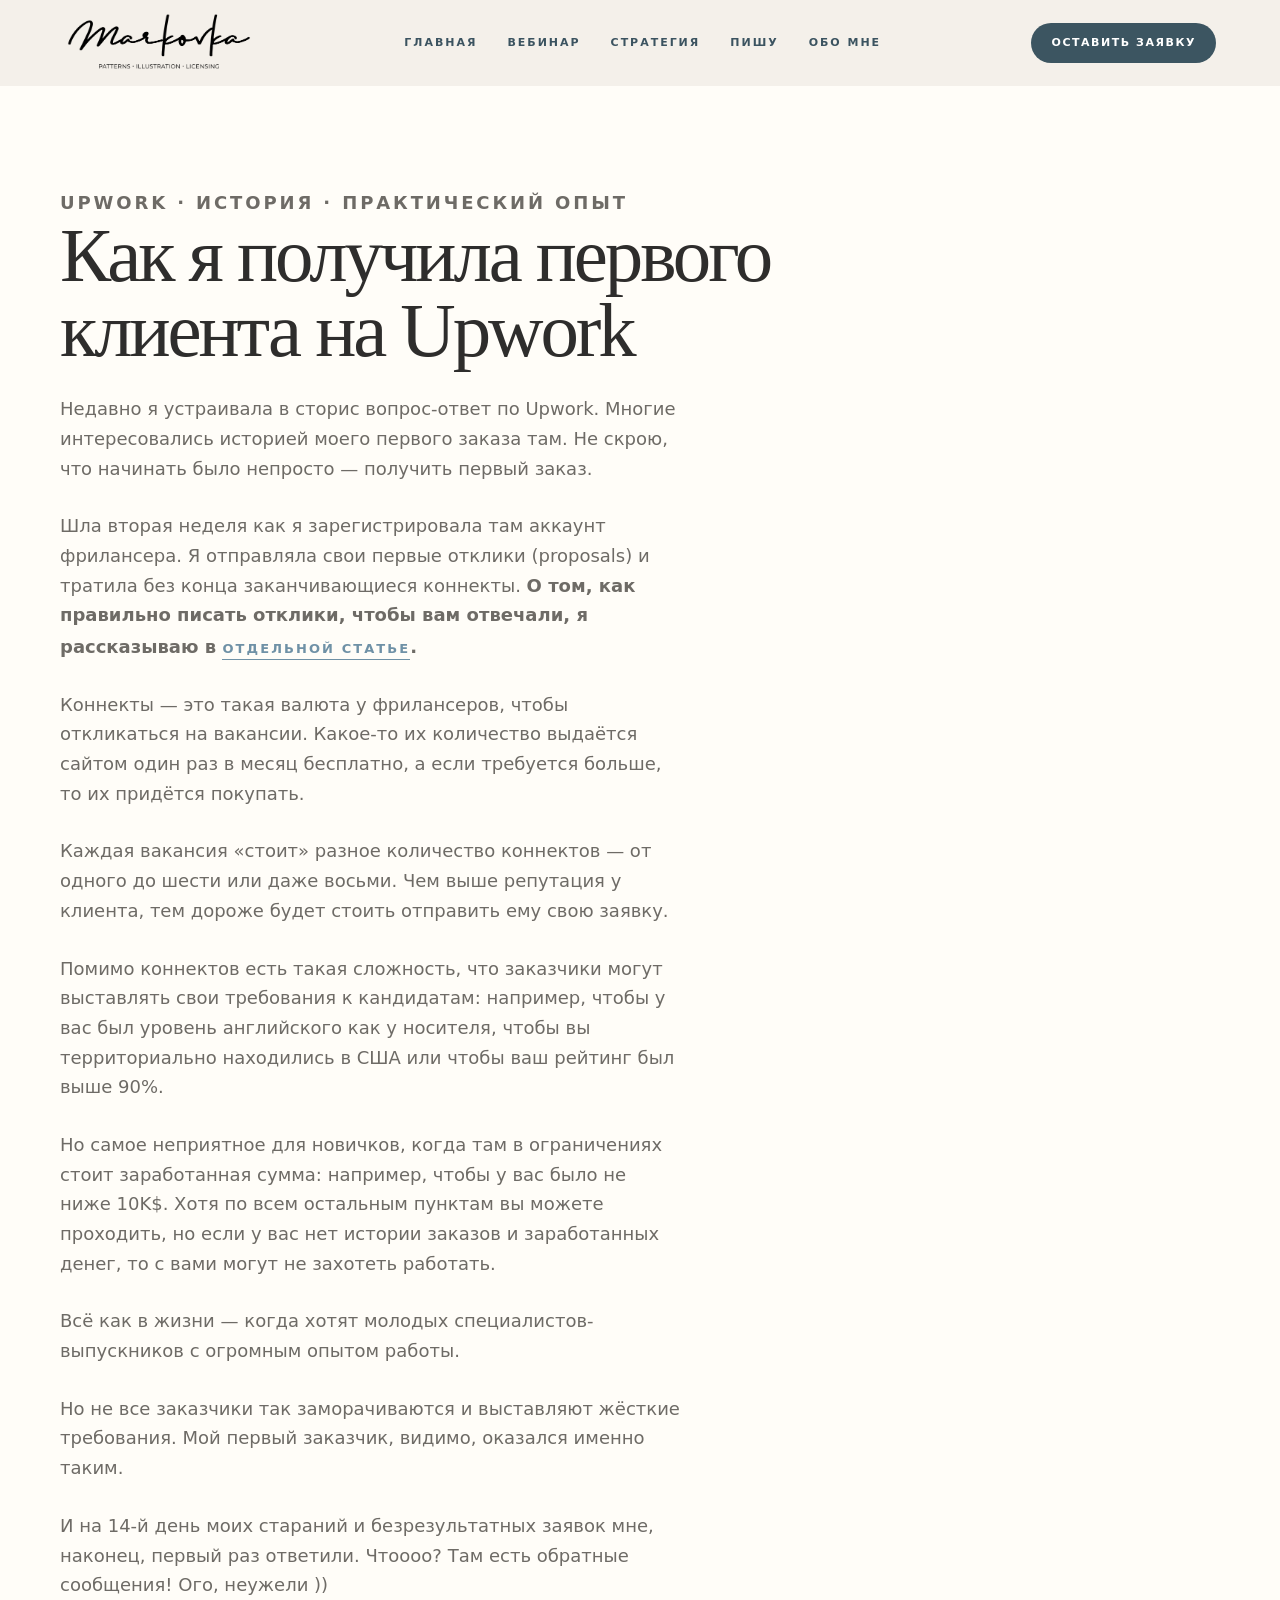
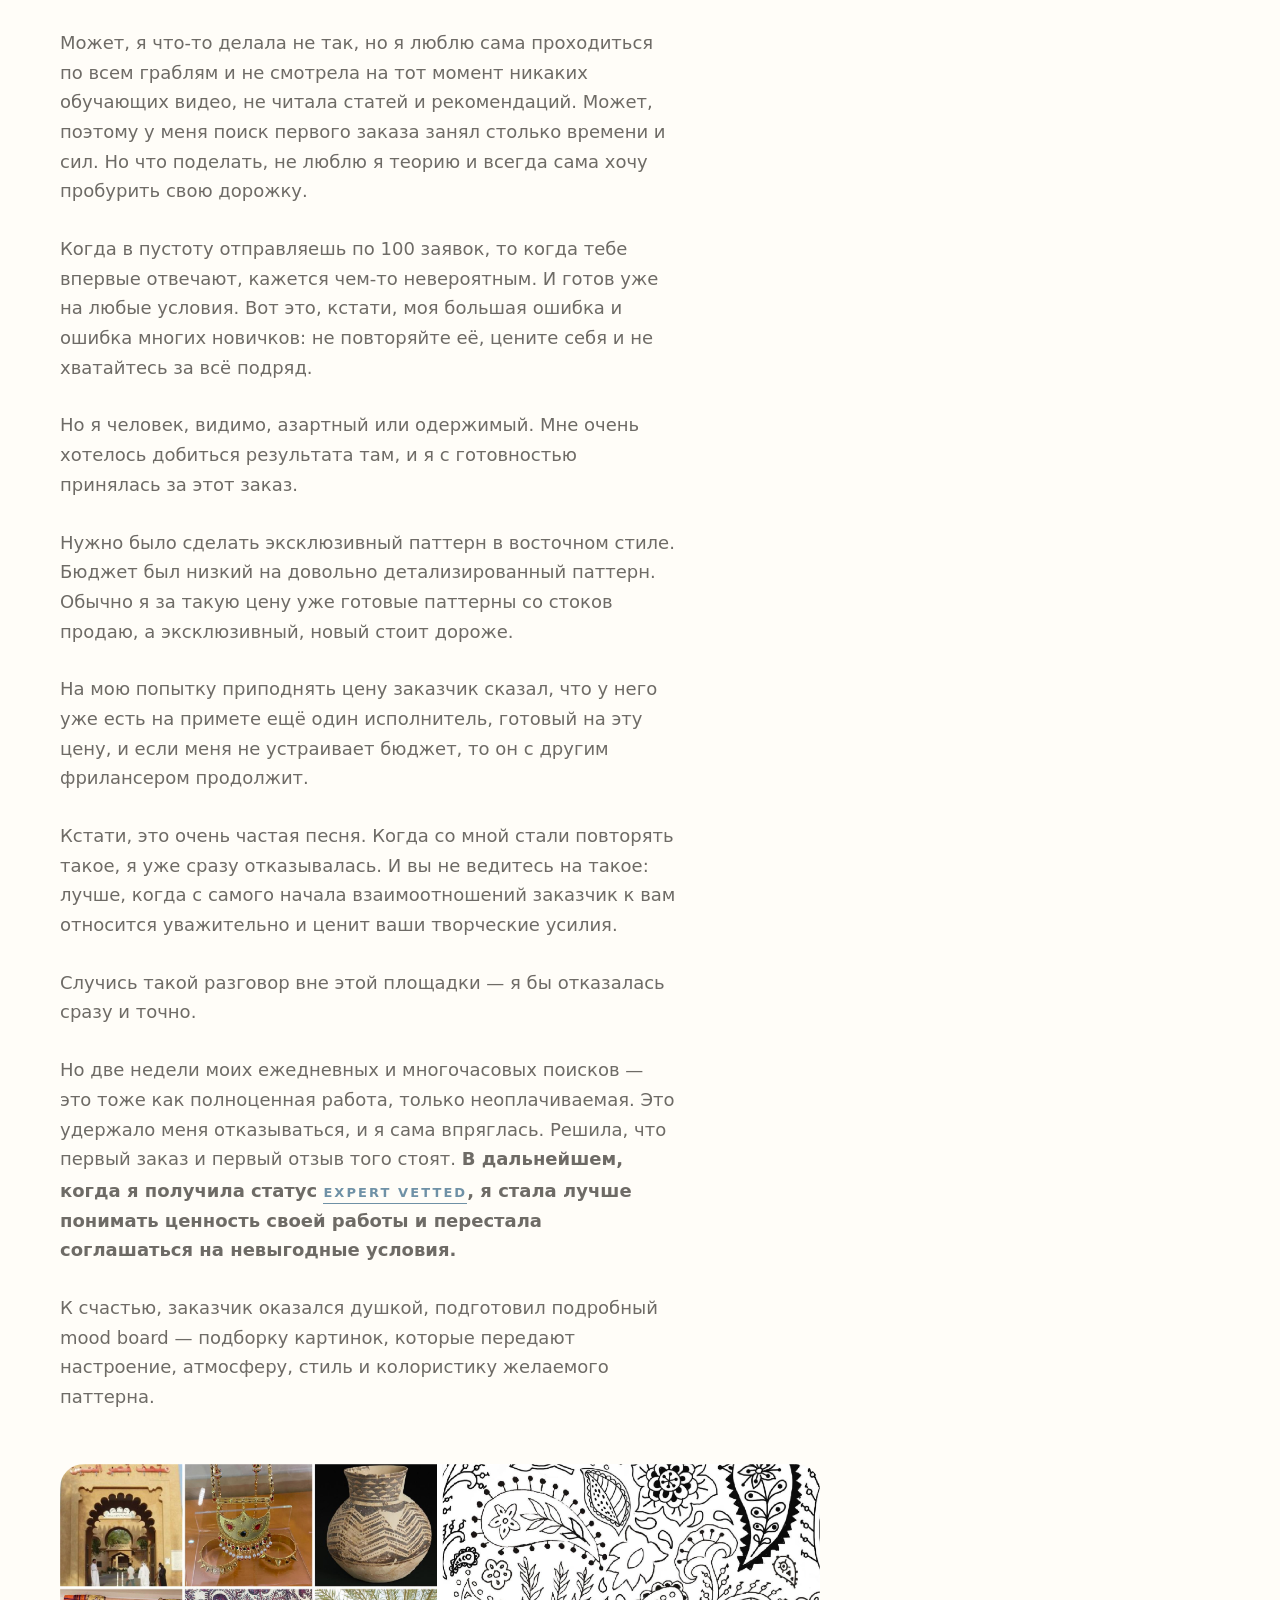
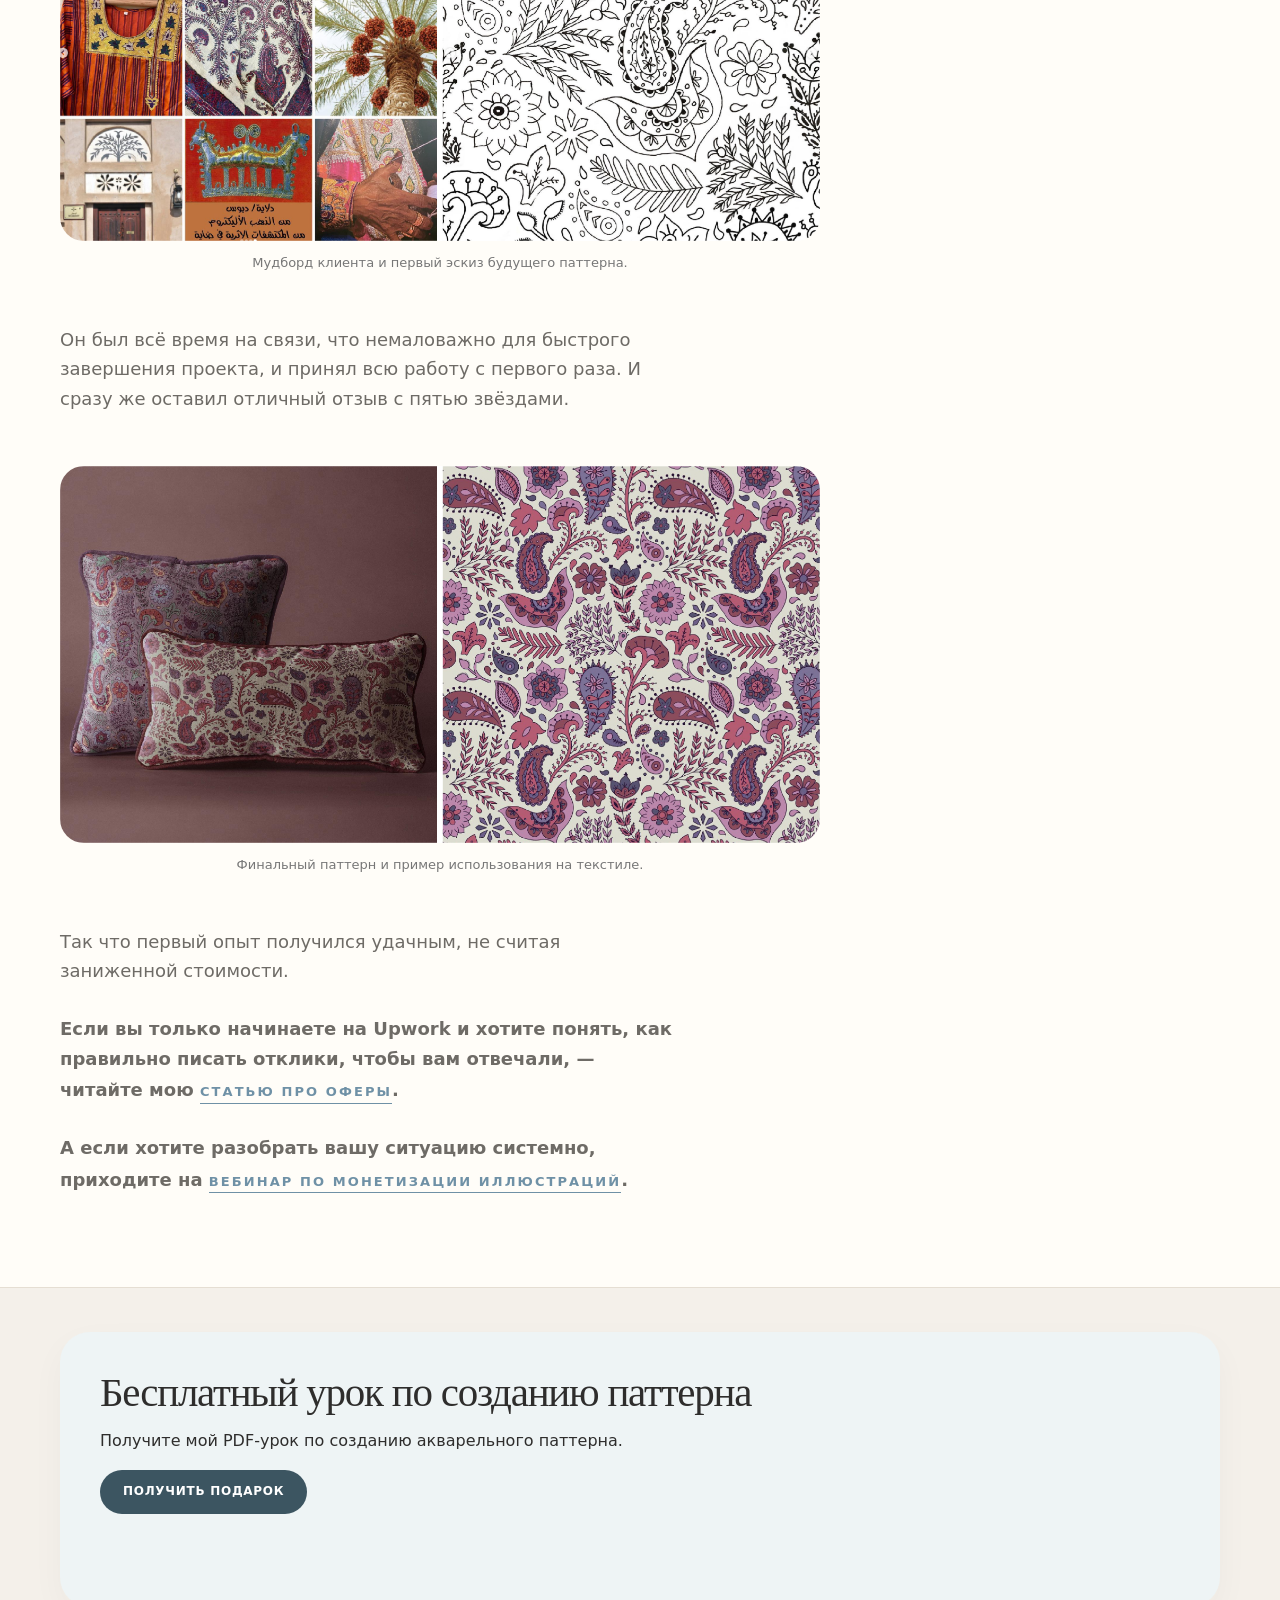
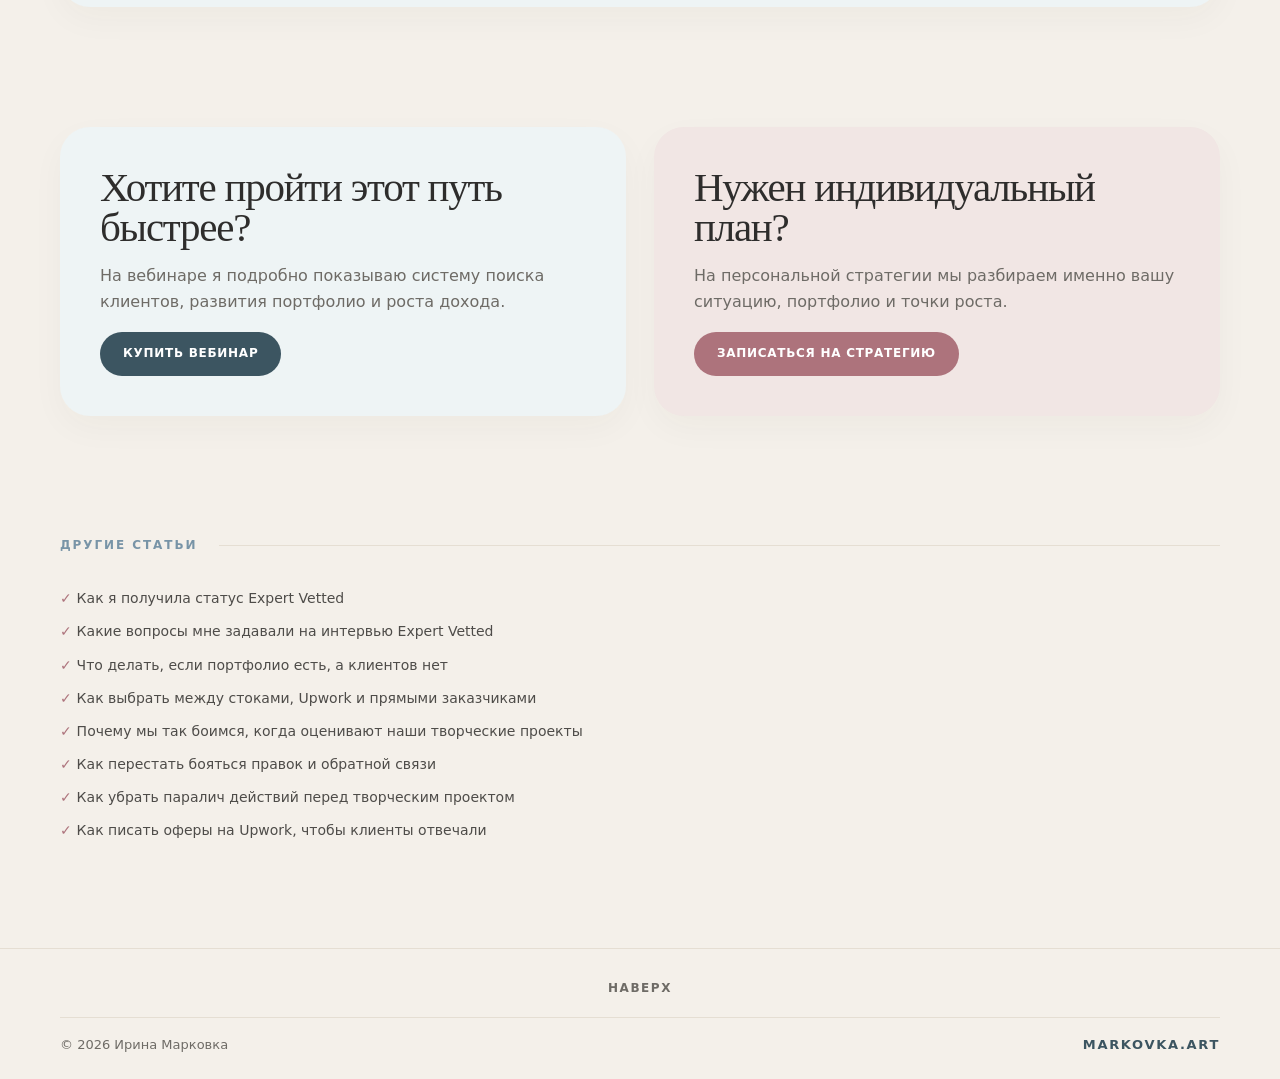
==== commit 3fc2fc18: "навигация все страницы навигация все страницы - пишу, стратегия" ====
--- a/article-01.html
+++ b/article-01.html
@@ -33,13 +33,12 @@
   </label>
 
   <nav class="nav" aria-label="Навигация">
-    <a href="index.html">Главная</a>
-    <a href="webinar.html">Вебинар</a>
-    <a href="strategy.html">Персональная стратегия</a>
-    <a href="articles.html">Статьи</a>
-    <a href="index.html#reviews">Отзывы</a>
-    <a href="index.html#about">Обо мне</a>
-  </nav>
+  <a href="index.html">Главная</a>
+  <a href="webinar.html">Вебинар</a>
+  <a href="strategy.html">Стратегия</a>
+  <a href="articles.html">Пишу</a>
+  <a href="index.html#about">Обо мне</a>
+</nav>
 
   <a class="header-link" href="https://docs.google.com/forms/d/1lf9KseqGWi2FmkiFGvXtNCnMNeQKkgYbypA-zxr-Fec/viewform" target="_blank" rel="noopener noreferrer">Оставить заявку</a>
 </header>
--- a/style.css
+++ b/style.css
@@ -83,23 +83,23 @@
   background: var(--blue);
 }
 
-/* ===== ГЕРОЙ ===== */
+/* ===== ГЕРОЙ (ГЛАВНАЯ) ===== */
 .hero {
-  padding: 50px 0 34px;
+  padding: 20px 0 10px;
 }
 .hero-card {
   display: grid;
-  grid-template-columns: 1.02fr .98fr;
-  gap: 76px;
+  grid-template-columns: 1fr 0.7fr;
+  gap: 30px;
   align-items: center;
   background: var(--paper);
   border-radius: 42px;
-  padding: 68px 62px 64px;
+  padding: 24px 28px;
   box-shadow: var(--shadow);
 }
 .eyebrow,
 .card-eyebrow {
-  margin: 0 0 24px;
+  margin: 0 0 8px;
   color: var(--blue-light);
   font-size: 12px;
   font-weight: 800;
@@ -119,43 +119,43 @@
   color: var(--ink);
 }
 h1 {
-  font-size: clamp(58px, 6.2vw, 92px);
+  font-size: clamp(38px, 5vw, 72px);
   letter-spacing: -.04em;
 }
 h2 {
   font-size: clamp(34px, 3.2vw, 48px);
   letter-spacing: -.03em;
 }
-
 .lead {
   font-weight: 700;
-  font-size: 20px;
+  font-size: 17px;
   line-height: 1.5;
-  max-width: 500px;
-  margin: 32px 0 0;
-}
+  margin: 4px 0 0;
+  max-width: 100%;
+}
+
+/* ===== ИСПРАВЛЕНО: .body-text теперь видимый ===== */
 .body-text {
-  color: var(--muted);
   font-size: 16px;
-  max-width: 520px;
-  margin: 22px 0 0;
-}
+  line-height: 1.6;
+  color: var(--muted);
+}
+
 .keywords {
   display: none;
 }
-
 .actions {
   display: flex;
   flex-wrap: wrap;
-  gap: 16px;
-  margin-top: 30px;
+  gap: 10px;
+  margin-top: 10px;
 }
 .button {
   display: inline-flex;
   align-items: center;
   justify-content: center;
-  min-height: 48px;
-  padding: 0 28px;
+  min-height: 44px;
+  padding: 0 22px;
   border-radius: 999px;
   border: 1px solid transparent;
   font-size: 12px;
@@ -180,23 +180,65 @@
   background: var(--rose);
   color: white;
 }
-
 .hero-image {
-  overflow: hidden;
-  align-self: stretch;
-  min-height: 610px;
+  min-height: auto;
+  max-width: 100%;
 }
 .hero-image img {
   width: 100%;
-  height: 100%;
-  min-height: 610px;
+  aspect-ratio: 1/1.2;
   object-fit: cover;
-  object-position: 52% 50%;
+  border-radius: 24px;
+}
+
+/* ===== ГЕРОЙ (ВЕБИНАР) ===== */
+.hero-grid {
+  display: grid;
+  grid-template-columns: minmax(0, 1fr) minmax(300px, 460px);
+  gap: 54px;
+  align-items: center;
+}
+.hero-cover img {
+  width: 100%;
+  max-width: 460px;
+  border-radius: 24px;
+  box-shadow: 0 24px 60px rgba(20, 35, 45, 0.12);
+  display: block;
+}
+.hero-benefits {
+  list-style: none;
+  padding: 0;
+  margin: 14px 0 0;
+}
+.hero-benefits li {
+  position: relative;
+  padding-left: 26px;
+  margin-bottom: 6px;
+  font-size: 16px;
+  line-height: 1.4;
+}
+.hero-benefits li:before {
+  content: "✓";
+  position: absolute;
+  left: 0;
+  color: #5b84a8;
+  font-weight: 700;
+}
+.hero-price {
+  margin: 12px 0 6px;
+  font-family: "Cormorant Garamond", serif;
+  font-size: clamp(36px, 5vw, 58px);
+  line-height: 1;
+  color: #527d9e;
+}
+.center-actions {
+  justify-content: center;
+  margin-top: 34px;
 }
 
 /* ===== БЛОКИ ===== */
 .features {
-  padding: 0 0 94px;
+  padding: 0 0 80px;
 }
 .feature-card {
   display: grid;
@@ -416,7 +458,7 @@
   max-width: 520px;
 }
 
-/* ===== СТАТЬИ (ОБЩИЙ РАЗДЕЛ) ===== */
+/* ===== СТАТЬИ ===== */
 .articles-hero {
   padding: 76px 0 64px;
   border-bottom: 1px solid var(--line);
@@ -499,7 +541,6 @@
   letter-spacing: .2em;
   text-transform: uppercase;
 }
-
 .article-card h2 {
   font-size: 38px !important;
   line-height: 1.08 !important;
@@ -541,8 +582,6 @@
 .article-card h2 a:hover {
   color: var(--rose);
 }
-
-/* ===== ТЕКСТ СТАТЬИ ===== */
 .article-text {
   max-width: 760px;
 }
@@ -558,7 +597,6 @@
 .article-text a:not(.text-link):hover {
   color: #ad737c;
 }
-
 .article-image {
   max-width: 760px;
   margin: 52px 0;
@@ -575,8 +613,6 @@
   margin-top: 12px;
   text-align: center;
 }
-
-/* ===== СВЯЗАННЫЕ СТАТЬИ ===== */
 .article-related {
   max-width: 760px;
   margin: 0 auto 48px;
@@ -593,7 +629,6 @@
 .article-related h2 a:hover {
   color: #6f91a6;
 }
-
 .text-link {
   display: inline-block;
   margin-top: 8px;
@@ -609,6 +644,26 @@
   opacity: 0.7;
 }
 
+/* ===== КОМПАКТНЫЙ БЛОК "ОБО МНЕ" ===== */
+.about-card-compact {
+  display: flex;
+  gap: 44px;
+  align-items: center;
+}
+.about-card-compact .about-image {
+  max-width: 32%;
+  flex-shrink: 0;
+}
+.about-card-compact .about-image img {
+  width: 100%;
+  aspect-ratio: 1/1.2;
+  object-fit: cover;
+  border-radius: 24px;
+}
+.about-card-compact .about-copy {
+  flex: 1;
+}
+
 /* ===== ФУТЕР ===== */
 .footer {
   border-top: 1px solid var(--line);
@@ -621,8 +676,6 @@
   flex-direction: column;
   gap: 18px;
 }
-
-/* ССЫЛКА "НАВЕРХ" — ТОЛЬКО ТЕКСТ */
 .footer-top {
   display: flex;
   justify-content: center;
@@ -644,8 +697,6 @@
 .back-to-top:hover {
   color: var(--blue);
 }
-
-/* КОПИРАЙТ */
 .footer-bottom {
   display: flex;
   justify-content: space-between;
@@ -664,15 +715,6 @@
 }
 .footer-bottom a:hover {
   color: var(--rose);
-}
-
-/* МОБИЛЬНЫЕ */
-@media (max-width: 640px) {
-  .footer-bottom {
-    flex-direction: column;
-    gap: 6px;
-    text-align: center;
-  }
 }
 
 /* ===== БУРГЕР ===== */
@@ -706,15 +748,27 @@
   }
   .hero-card {
     grid-template-columns: 1fr;
-    gap: 40px;
+    gap: 24px;
+    padding: 20px 24px;
   }
   .hero-image {
     order: -1;
-    min-height: auto;
-  }
-  .hero-image img {
-    min-height: auto;
-    aspect-ratio: 4/3;
+    max-width: 55%;
+    margin: 0 auto;
+  }
+  .hero-grid {
+    grid-template-columns: 1fr;
+    gap: 28px;
+  }
+  .hero-copy {
+    order: 1;
+  }
+  .hero-cover {
+    order: 2;
+  }
+  .hero-cover img {
+    max-width: 100%;
+    border-radius: 18px;
   }
   .feature-card {
     grid-template-columns: repeat(3, 1fr);
@@ -730,6 +784,16 @@
   }
   .about-copy {
     padding-right: 0;
+  }
+  .about-card-compact {
+    flex-direction: column;
+    gap: 28px;
+  }
+  .about-card-compact .about-image {
+    max-width: 60%;
+  }
+  .about-card-compact .about-copy ul {
+    grid-template-columns: 1fr;
   }
 }
 
@@ -779,35 +843,67 @@
     min-width: 118px;
   }
   .hero {
-    padding-top: 20px;
+    padding-top: 8px;
   }
   .hero-card {
-    padding: 22px;
-    border-radius: 28px;
-    gap: 28px;
+    padding: 14px 12px 16px;
+    border-radius: 20px;
+    gap: 12px;
+    grid-template-columns: 1fr;
+  }
+  .hero-copy {
+    order: 2;
+  }
+  .hero-image {
+    order: 1;
+    max-width: 65%;
+    margin: 0 auto;
   }
   h1 {
-    font-size: 48px;
+    font-size: 28px;
   }
   h2 {
-    font-size: 36px;
+    font-size: 28px;
   }
   .lead {
-    font-size: 18px;
+    font-size: 14px;
+    margin-top: 4px;
   }
   .actions {
-    display: grid;
+    margin-top: 8px;
+    gap: 6px;
   }
   .button {
+    font-size: 10px;
+    min-height: 34px;
+    padding: 0 12px;
     width: 100%;
-    padding: 0 18px;
+    justify-content: center;
   }
   .hero-image img {
-    aspect-ratio: 4/5;
-    object-position: 54% 50%;
+    aspect-ratio: 1/1.2;
+    min-height: 160px;
+  }
+  .hero-grid {
+    gap: 16px;
+  }
+  .hero-benefits li {
+    font-size: 14px;
+    margin-bottom: 4px;
+  }
+  .hero-benefits {
+    margin: 10px 0 0;
+  }
+  .hero-price {
+    font-size: 30px;
+    margin: 8px 0 4px;
+  }
+  .articles-hero h1 {
+    font-size: clamp(36px, 12vw, 48px);
+    line-height: 0.95;
   }
   .features {
-    padding-bottom: 48px;
+    padding-bottom: 40px;
   }
   .feature-card {
     grid-template-columns: 1fr 1fr;
@@ -818,10 +914,10 @@
     padding: 10px 0;
   }
   .section {
-    padding: 34px 0 52px;
+    padding: 28px 0 44px;
   }
   .product {
-    padding: 28px 24px;
+    padding: 24px 18px 28px;
     border-radius: 24px;
   }
   .columns-list {
@@ -844,28 +940,26 @@
   }
   .telegram-card,
   .portfolio-card {
-    padding: 28px;
+    padding: 28px 20px;
     border-radius: 24px;
   }
   .articles-hero {
-    padding: 46px 0 40px;
+    padding: 40px 0 32px;
   }
   .articles-grid {
     grid-template-columns: 1fr;
-    gap: 46px;
-    padding: 44px 0 72px;
+    gap: 40px;
+    padding: 36px 0 60px;
   }
   .article-cover-label strong {
     font-size: 23px;
   }
   .article-card h2 {
-    font-size: 30px !important;
+    font-size: 28px !important;
   }
   .article-card h2 a {
-    font-size: 30px !important;
-  }
-
-  /* ФУТЕР НА МОБИЛЬНЫХ */
+    font-size: 28px !important;
+  }
   .footer-bottom {
     flex-direction: column;
     gap: 6px;
@@ -883,77 +977,47 @@
   margin-bottom: 28px;
 }
 
-.hero-grid {
-  display: grid;
-  grid-template-columns: minmax(0, 1fr) minmax(280px, 420px);
-  gap: 48px;
-  align-items: center;
-}
-.hero-cover img {
-  width: 100%;
-  max-width: 420px;
-  border-radius: 24px;
-  box-shadow: 0 24px 60px rgba(20, 35, 45, 0.12);
-}
-.hero-price {
-  margin: 22px 0 6px;
-  font-family: "Cormorant Garamond", serif;
-  font-size: clamp(42px, 6vw, 68px);
-  line-height: 1;
-  color: #527d9e;
-}
-.center-actions {
-  justify-content: center;
-  margin-top: 34px;
-}
-
-@media(max-width:820px) {
-  .hero-grid {
-    grid-template-columns: 1fr;
-    gap: 28px;
-  }
-  .hero-copy {
-    order: 1;
-  }
-  .hero-cover {
-    order: 2;
-  }
-  .hero-cover img {
-    max-width: 100%;
-    border-radius: 18px;
-  }
-  .articles-hero {
-    padding-top: 52px;
-  }
-  .articles-hero h1 {
-    font-size: clamp(50px, 15vw, 78px);
-    line-height: 0.95;
-  }
-  .actions {
-    gap: 12px;
-  }
-  .actions .button {
+.strategy-hero {
+  padding: 60px 0 40px;
+}
+.strategy-hero h1 {
+  max-width: 760px;
+  margin-bottom: 8px;
+}
+.strategy-hero .lead {
+  font-weight: 400;
+  font-size: 18px;
+  color: var(--muted);
+  max-width: 580px;
+  margin-top: 12px;
+}
+.strategy-hero .actions {
+  margin-top: 18px;
+}
+
+/* ===== СТИЛИ ДЛЯ БЛОКА ФОРМАТ ===== */
+.tinted-blue .body-text {
+  color: var(--muted);
+  font-size: 16px;
+  line-height: 1.6;
+}
+
+@media (max-width: 640px) {
+  .strategy-hero {
+    padding: 40px 0 24px;
+  }
+  .strategy-hero h1 {
+    font-size: 32px;
+  }
+  .strategy-hero .lead {
+    font-size: 16px;
+    margin-top: 8px;
+  }
+  .strategy-hero .actions {
+    margin-top: 12px;
+  }
+  .strategy-hero .actions .button {
     width: 100%;
     justify-content: center;
   }
-}
-
-.hero-benefits {
-  list-style: none;
-  padding: 0;
-  margin: 30px 0;
-}
-.hero-benefits li {
-  position: relative;
-  padding-left: 28px;
-  margin-bottom: 14px;
-  font-size: 18px;
-  line-height: 1.5;
-}
-.hero-benefits li:before {
-  content: "✓";
-  position: absolute;
-  left: 0;
-  color: #5b84a8;
-  font-weight: 700;
 }
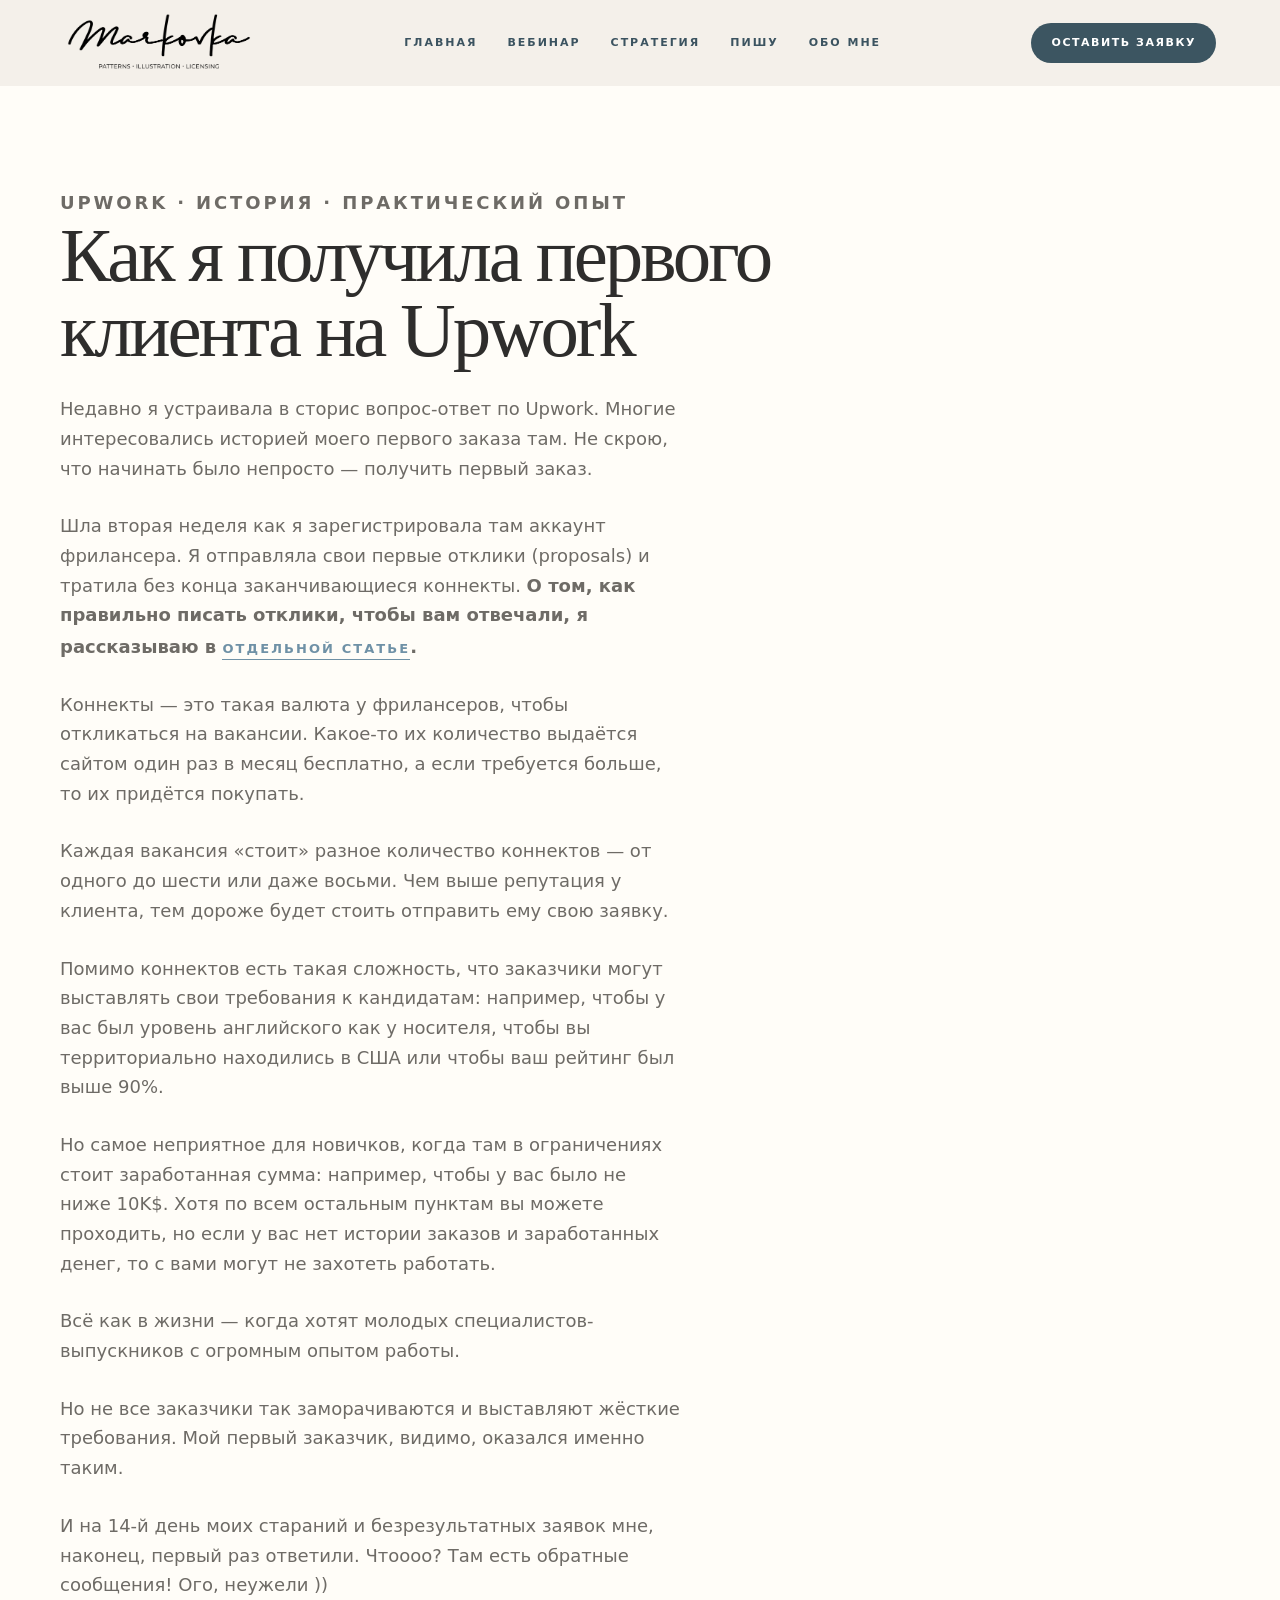
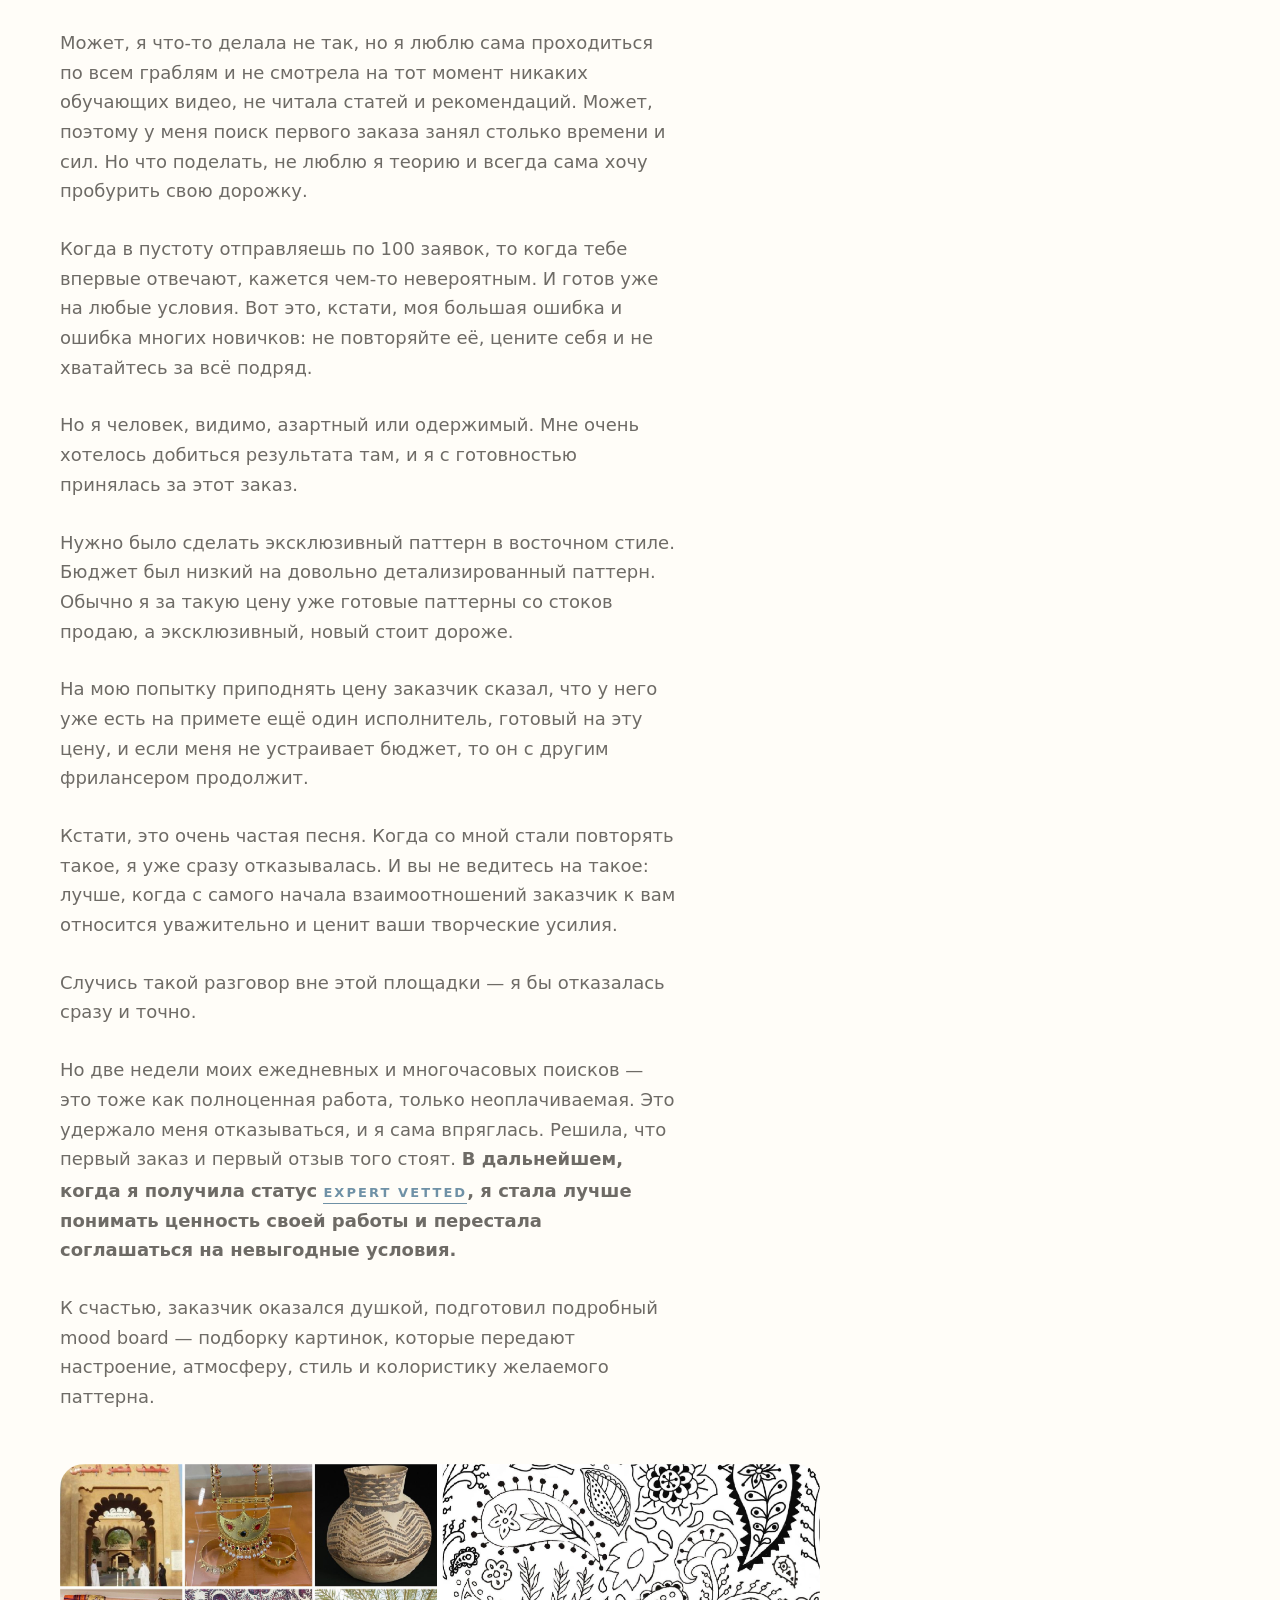
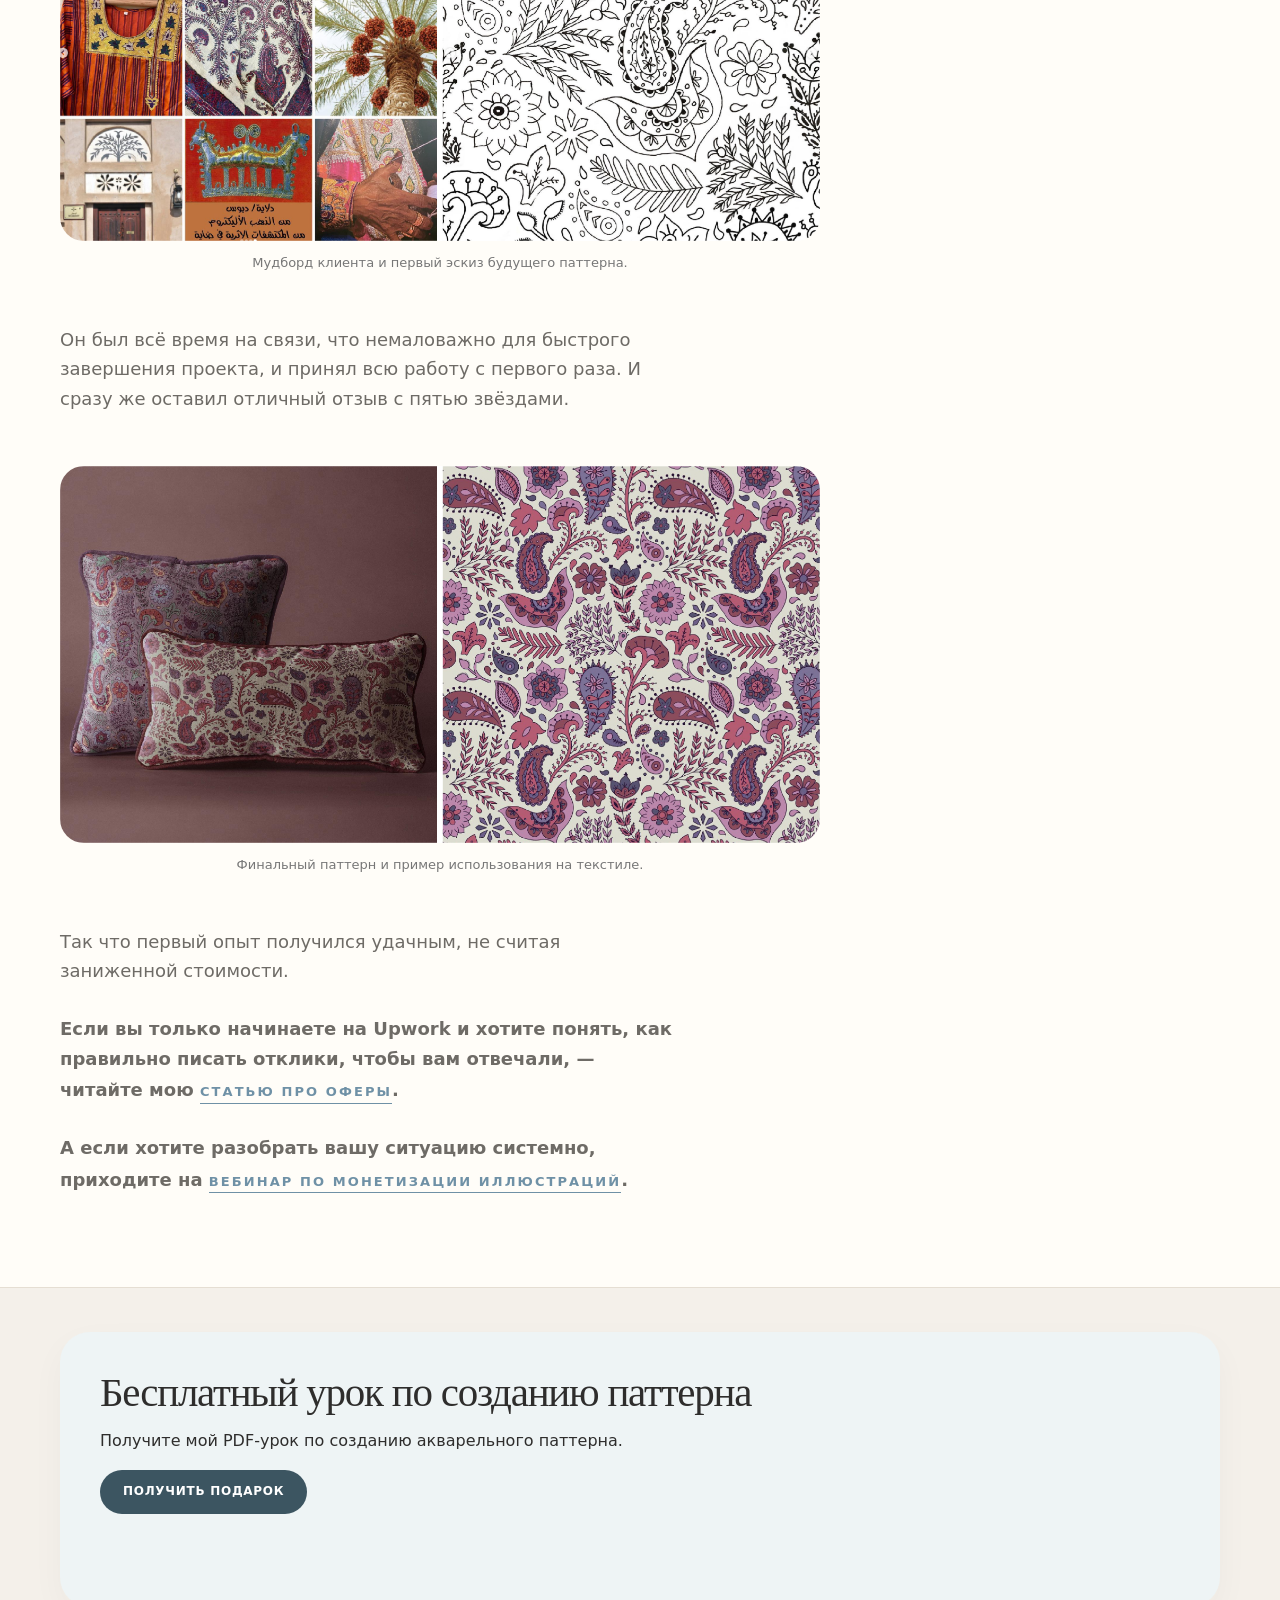
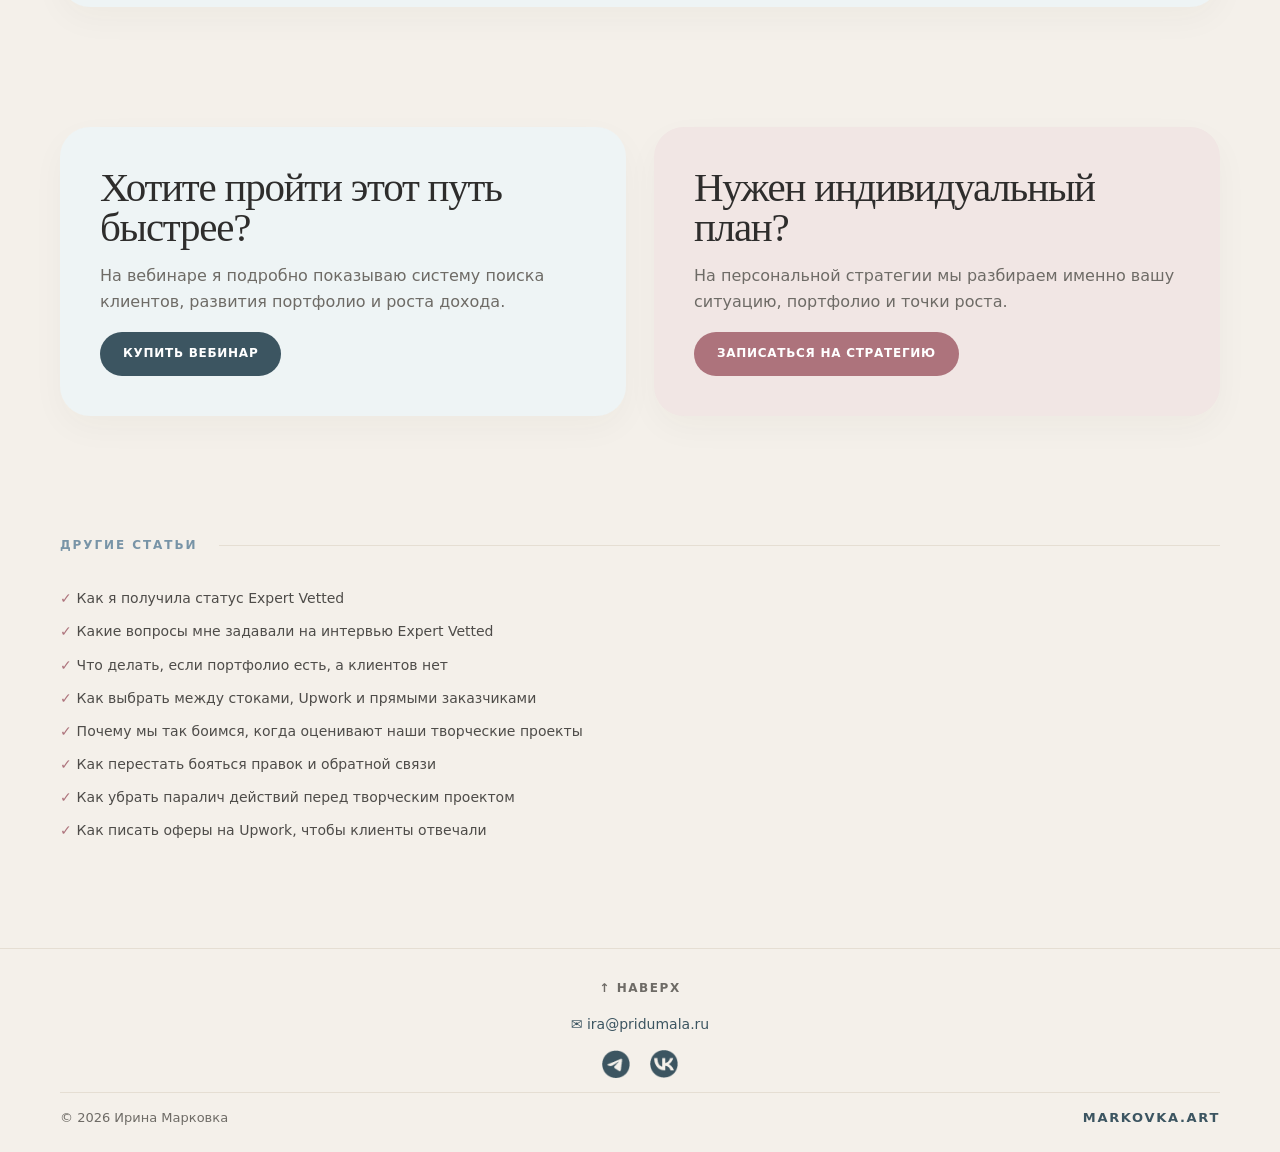
==== commit c025c073: "футер-соц.сети на всех стр футер-соц.сети на всех стр" ====
--- a/article-01.html
+++ b/article-01.html
@@ -257,9 +257,24 @@
 <footer class="footer">
   <div class="container">
 
-    <!-- ССЫЛКА "НАВЕРХ" — ПРОСТО ТЕКСТ -->
+    <!-- ССЫЛКА "НАВЕРХ" -->
     <div class="footer-top">
-      <a href="#" class="back-to-top" aria-label="Наверх">Наверх</a>
+      <a href="#" class="back-to-top" aria-label="Наверх">↑ Наверх</a>
+    </div>
+
+    <!-- ПОЧТА -->
+    <div class="footer-email">
+      <a href="mailto:ira@pridumala.ru">✉ ira@pridumala.ru</a>
+    </div>
+
+    <!-- ИКОНКИ СОЦСЕТЕЙ -->
+    <div class="footer-icons">
+      <a href="https://t.me/markovka_pattern" target="_blank" rel="noopener noreferrer">
+        <img src="icon-tg.png" alt="Telegram" width="28" height="28">
+      </a>
+      <a href="https://vk.com/markovka" target="_blank" rel="noopener noreferrer">
+        <img src="icon-vk.png" alt="VK" width="28" height="28">
+      </a>
     </div>
 
     <!-- КОПИРАЙТ -->
--- a/style.css
+++ b/style.css
@@ -1020,4 +1020,214 @@
     width: 100%;
     justify-content: center;
   }
+}
+/* ===== ФУТЕР С КОНТАКТАМИ ===== */
+.footer .container {
+  display: flex;
+  flex-direction: column;
+  gap: 14px;
+}
+
+/* ССЫЛКА "НАВЕРХ" */
+.footer-top {
+  display: flex;
+  justify-content: center;
+}
+.back-to-top {
+  display: inline-block;
+  font-size: 12px;
+  font-weight: 700;
+  letter-spacing: .13em;
+  text-transform: uppercase;
+  color: var(--muted);
+  text-decoration: none;
+  background: transparent;
+  border: none;
+  padding: 0;
+  cursor: pointer;
+  transition: color 0.25s ease;
+}
+.back-to-top:hover {
+  color: var(--blue);
+}
+
+/* КОНТАКТЫ */
+.footer-contacts {
+  display: flex;
+  justify-content: center;
+  align-items: center;
+  gap: 18px 32px;
+  flex-wrap: wrap;
+  padding: 12px 0;
+  border-top: 1px solid var(--line);
+  border-bottom: 1px solid var(--line);
+}
+.contact-link {
+  display: inline-flex;
+  align-items: center;
+  gap: 8px;
+  font-size: 15px;
+  color: var(--blue);
+  text-decoration: none;
+  font-weight: 500;
+  transition: color 0.25s ease;
+}
+.contact-link:hover {
+  color: var(--rose);
+}
+/* Иконка-символ (почта) */
+.contact-icon {
+  font-size: 18px;
+  line-height: 1;
+}
+/* PNG-иконки */
+.contact-icon-img {
+  display: block;
+  width: 24px;
+  height: 24px;
+  object-fit: contain;
+  transition: filter 0.25s ease;
+}
+.contact-link:hover .contact-icon-img {
+  filter: brightness(0) saturate(100%) invert(27%) sepia(53%) saturate(497%) hue-rotate(328deg) brightness(92%) contrast(87%);
+}
+
+/* КОПИРАЙТ */
+.footer-bottom {
+  display: flex;
+  justify-content: space-between;
+  align-items: center;
+  font-size: 13px;
+  color: var(--muted);
+}
+.footer-bottom a {
+  font-weight: 700;
+  letter-spacing: .13em;
+  text-transform: uppercase;
+  color: var(--blue);
+  text-decoration: none;
+  transition: color 0.25s ease;
+}
+.footer-bottom a:hover {
+  color: var(--rose);
+}
+
+/* МОБИЛЬНЫЕ */
+@media (max-width: 640px) {
+  .footer-contacts {
+    flex-direction: column;
+    align-items: center;
+    gap: 10px;
+    padding: 14px 0;
+  }
+  .footer-bottom {
+    flex-direction: column;
+    gap: 6px;
+    text-align: center;
+  }
+}
+/* ===== ФУТЕР ===== */
+.footer {
+  border-top: 1px solid var(--line);
+  padding: 30px 0 24px;
+  color: var(--muted);
+  font-size: 13px;
+}
+.footer .container {
+  display: flex;
+  flex-direction: column;
+  align-items: center;
+  gap: 14px;
+}
+
+/* ССЫЛКА "НАВЕРХ" */
+.footer-top {
+  display: flex;
+  justify-content: center;
+}
+.back-to-top {
+  font-size: 12px;
+  font-weight: 700;
+  letter-spacing: .13em;
+  text-transform: uppercase;
+  color: var(--muted);
+  text-decoration: none;
+  transition: color 0.25s ease;
+}
+.back-to-top:hover {
+  color: var(--blue);
+}
+
+/* ПОЧТА */
+.footer-email {
+  font-size: 14px;
+}
+.footer-email a {
+  color: var(--blue);
+  text-decoration: none;
+  font-weight: 500;
+  transition: color 0.25s ease;
+}
+.footer-email a:hover {
+  color: var(--rose);
+}
+
+/* ИКОНКИ СОЦСЕТЕЙ */
+.footer-icons {
+  display: flex;
+  justify-content: center;
+  gap: 20px;
+}
+.footer-icons a {
+  display: inline-block;
+  line-height: 0;
+  transition: opacity 0.25s ease;
+}
+.footer-icons a:hover {
+  opacity: 0.7;
+}
+.footer-icons img {
+  display: block;
+  width: 28px;
+  height: 28px;
+  object-fit: contain;
+}
+
+/* КОПИРАЙТ */
+.footer-bottom {
+  display: flex;
+  justify-content: space-between;
+  align-items: center;
+  width: 100%;
+  padding-top: 14px;
+  border-top: 1px solid var(--line);
+  font-size: 13px;
+  color: var(--muted);
+}
+.footer-bottom a {
+  font-weight: 700;
+  letter-spacing: .13em;
+  text-transform: uppercase;
+  color: var(--blue);
+  text-decoration: none;
+  transition: color 0.25s ease;
+}
+.footer-bottom a:hover {
+  color: var(--rose);
+}
+
+/* МОБИЛЬНЫЕ */
+@media (max-width: 640px) {
+  .footer .container {
+    gap: 12px;
+  }
+  .footer-bottom {
+    flex-direction: column;
+    gap: 4px;
+    text-align: center;
+  }
+  .footer-icons img {
+    width: 24px;
+    height: 24px;
+  }
 }
